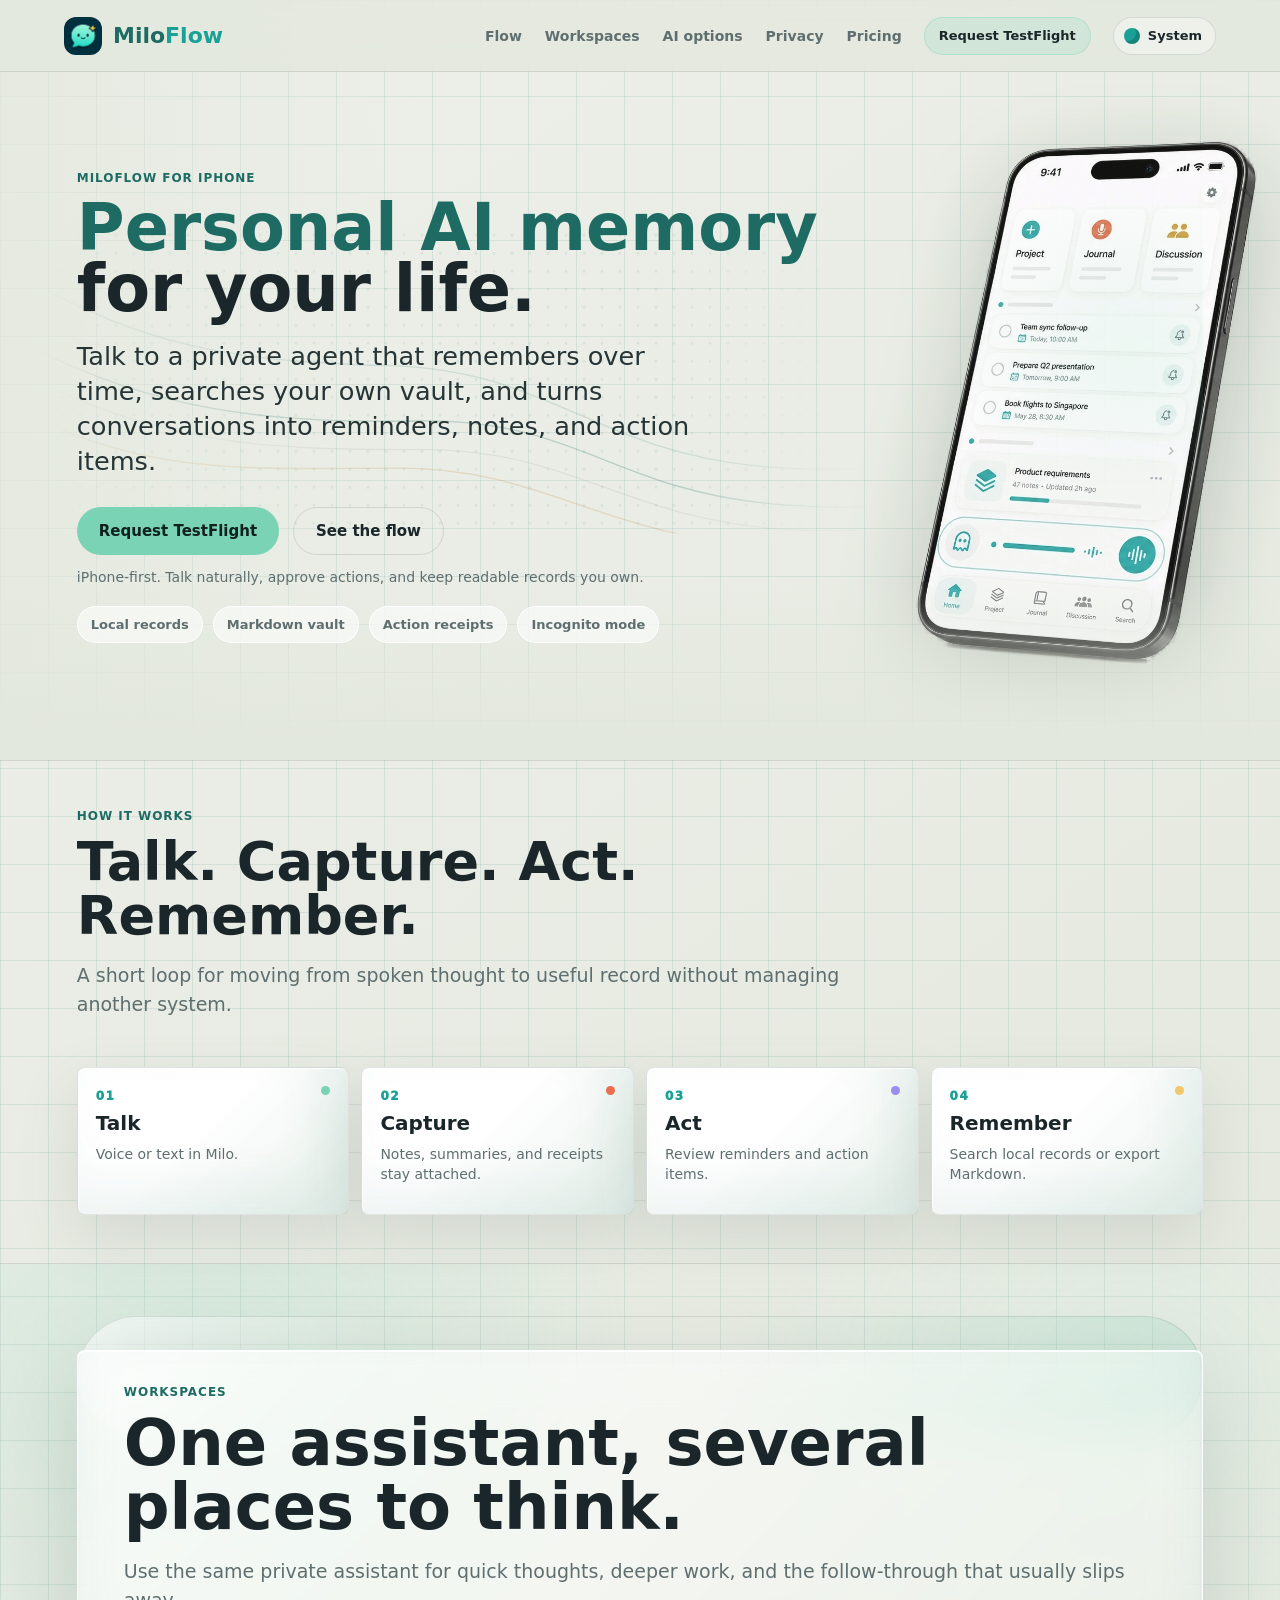
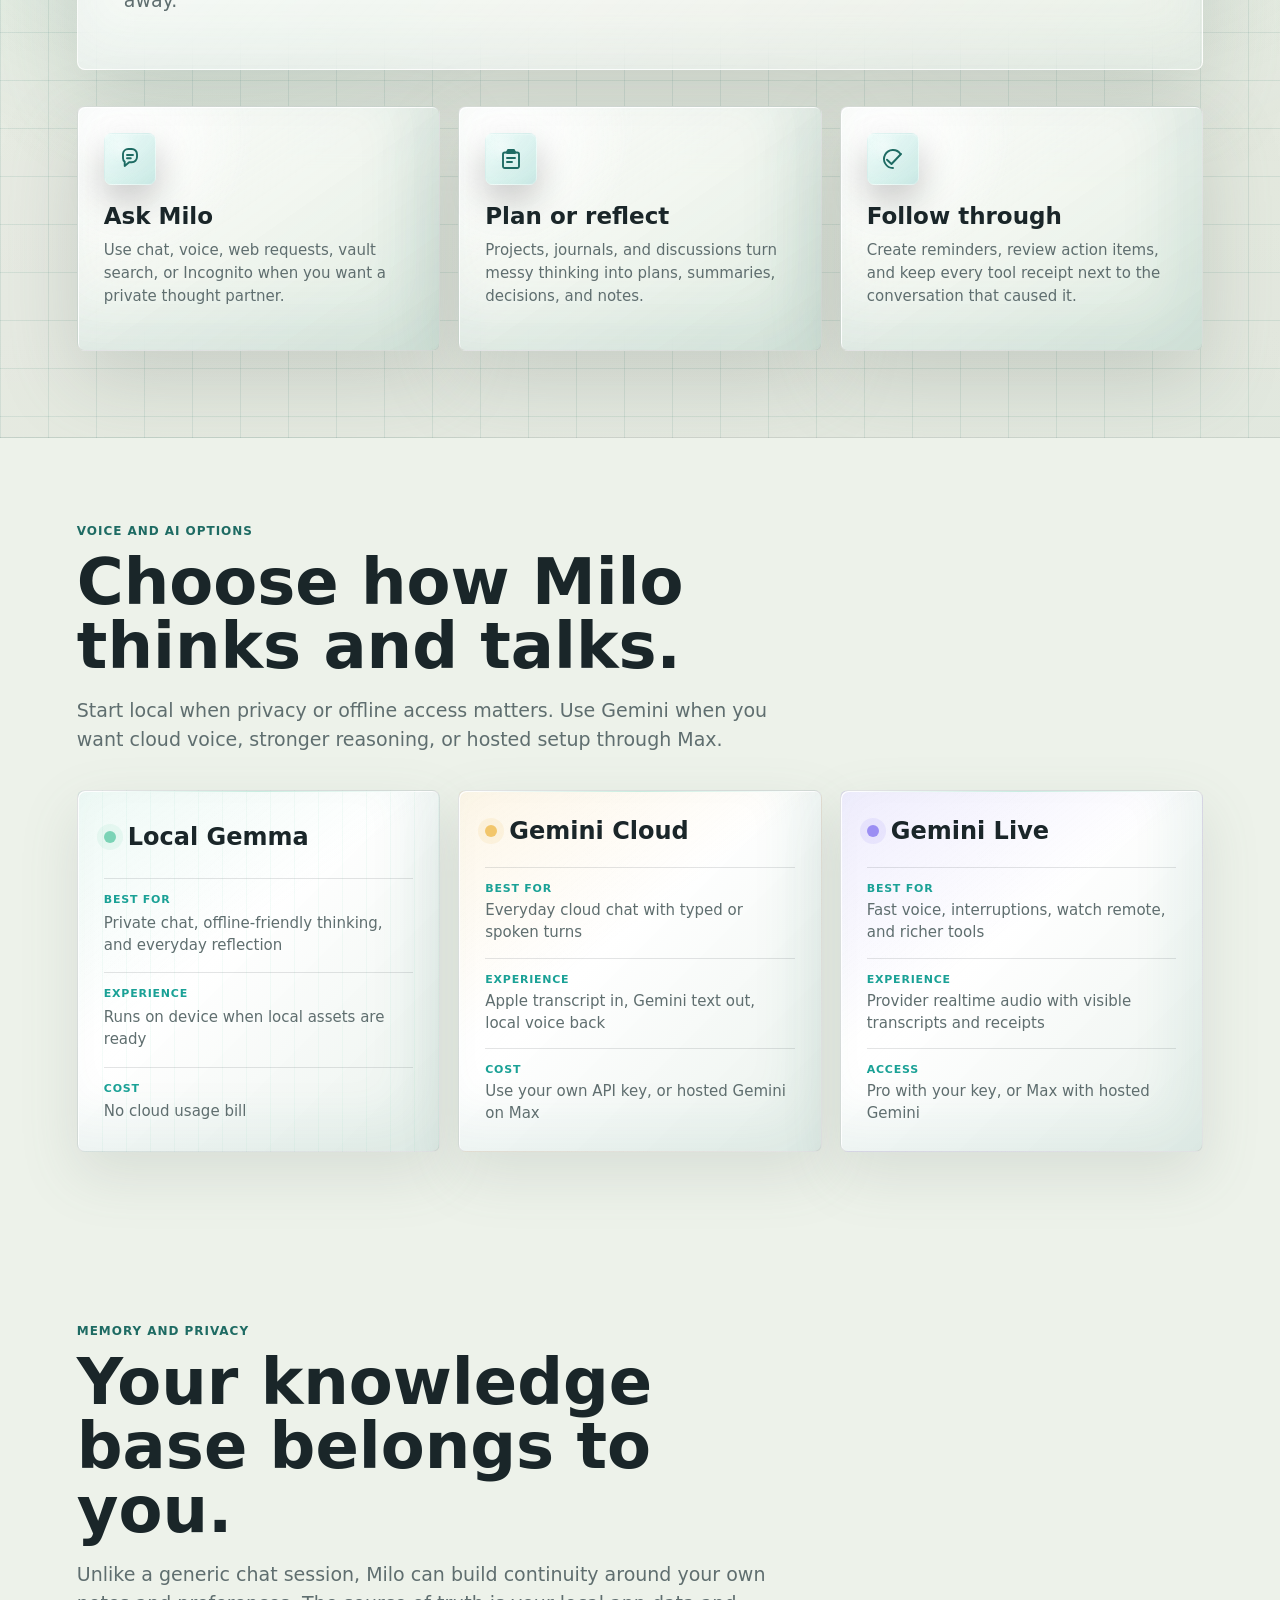
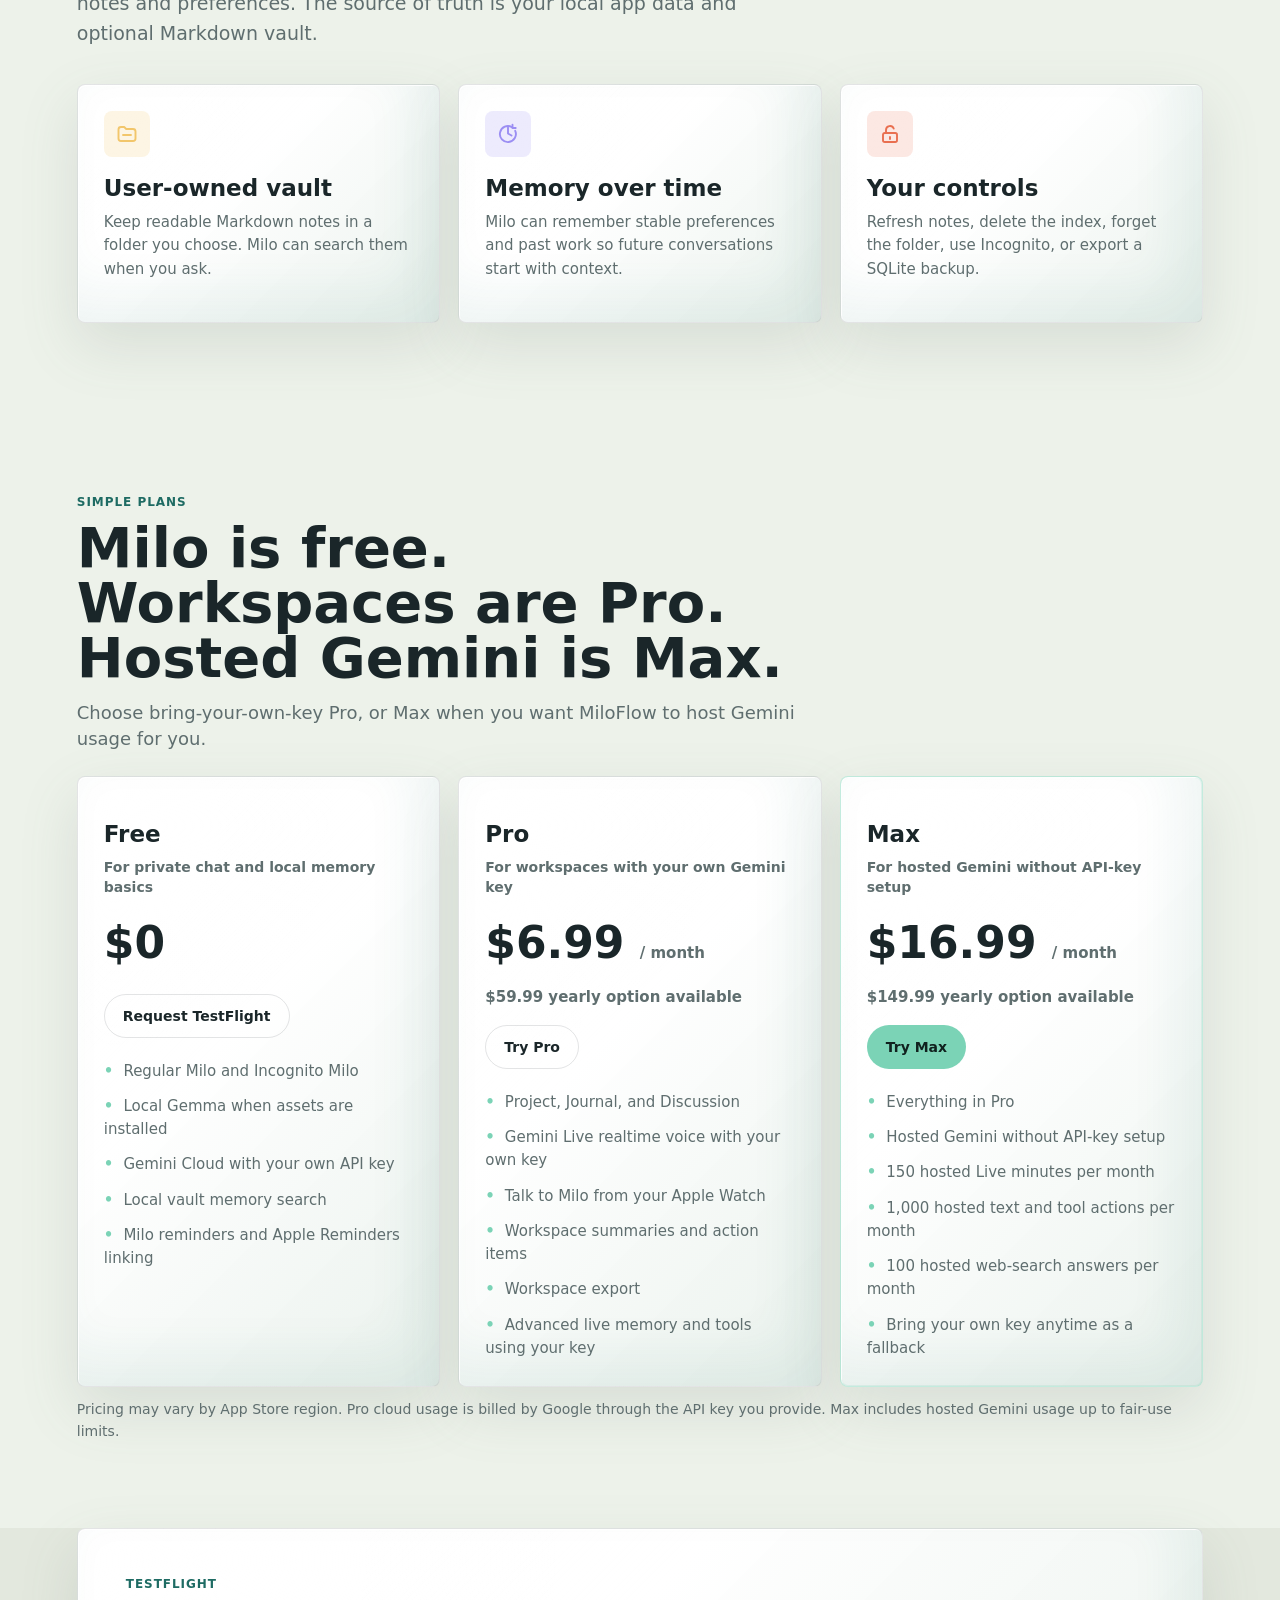
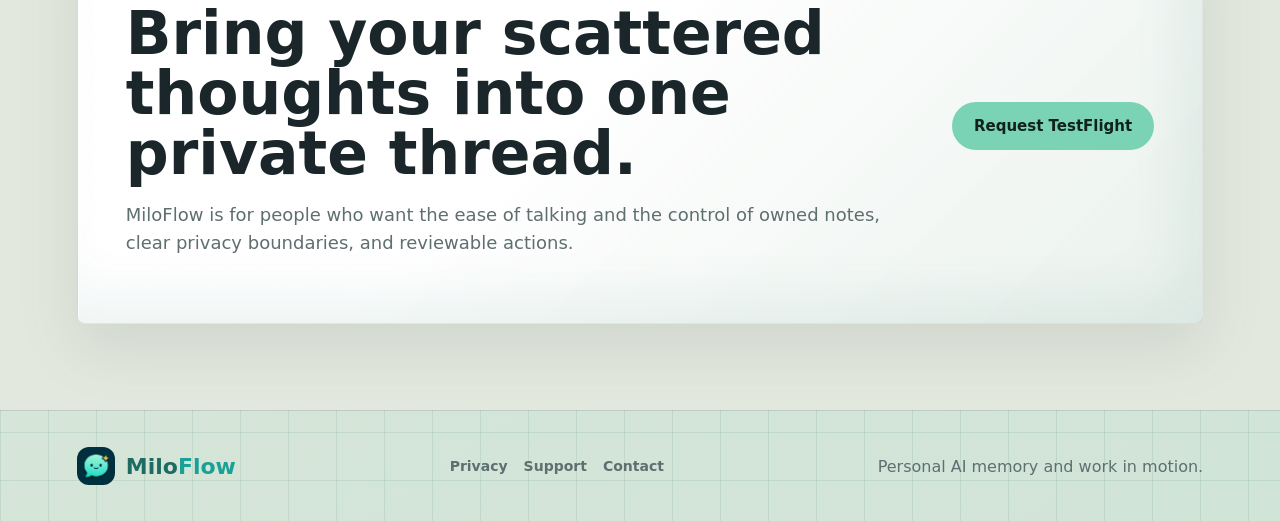
==== index.html @ 8e1ddd94 "Float hero phone as transparent cutout with flow art behind it - Replace hero images with background" ====
<!doctype html>
<html lang="en">
  <head>
    <meta charset="utf-8" />
    <meta name="viewport" content="width=device-width, initial-scale=1" />
    <title>MiloFlow - Personal AI Memory for iPhone</title>
    <meta
      name="description"
      content="MiloFlow is a personal AI memory workspace for iPhone. Talk to a private agent that remembers over time, searches your own vault, and turns conversations into reminders, notes, and action items."
    />
    <meta name="theme-color" content="#e3e8de" media="(prefers-color-scheme: light)" />
    <meta name="theme-color" content="#1c1f21" media="(prefers-color-scheme: dark)" />
    <meta property="og:title" content="MiloFlow" />
    <meta property="og:description" content="Personal AI memory for your life." />
    <meta property="og:type" content="website" />
    <meta property="og:url" content="https://miloflow.ai/" />
    <meta property="og:image" content="https://miloflow.ai/assets/brand/miloflow-og-card.png" />
    <meta property="og:image:width" content="1200" />
    <meta property="og:image:height" content="630" />
    <meta name="twitter:card" content="summary_large_image" />
    <link rel="canonical" href="https://miloflow.ai/" />
    <link rel="icon" type="image/svg+xml" href="assets/brand/miloflow-app-icon.svg" />
    <link rel="icon" sizes="32x32" href="assets/brand/favicon-32.png" />
    <link rel="apple-touch-icon" href="assets/brand/apple-touch-icon.png" />
    <script>
      (function () {
        var theme = null;
        try {
          theme = window.localStorage.getItem("miloflow-theme");
        } catch (error) {
          theme = null;
        }
        if (theme === "light" || theme === "dark") {
          document.documentElement.setAttribute("data-theme", theme);
        } else {
          document.documentElement.removeAttribute("data-theme");
        }
      })();
    </script>
    <link rel="stylesheet" href="styles.css?v=20260605j" />
  </head>
  <body>
    <header class="site-header" aria-label="Primary navigation">
      <a class="brand" href="#top" aria-label="MiloFlow home">
        <img src="assets/brand/miloflow-app-icon.svg" alt="" />
        <span><span class="brand-milo">Milo</span><span class="brand-flow">Flow</span></span>
      </a>
      <div class="header-actions">
        <nav>
          <a href="#workflow">Flow</a>
          <a href="#use-cases">Workspaces</a>
          <a href="#models">AI options</a>
          <a href="#privacy">Privacy</a>
          <a href="#pricing">Pricing</a>
        </nav>
        <a class="header-cta" href="mailto:admin@miloflow.ai?subject=MiloFlow%20TestFlight">Request TestFlight</a>
        <button class="theme-toggle" type="button" aria-label="Theme mode: System" aria-pressed="mixed">
          <span class="theme-icon" aria-hidden="true"></span>
          <span class="theme-label">System</span>
        </button>
      </div>
    </header>

    <main id="top">
      <section class="hero" aria-labelledby="hero-title">
        <div class="hero-flow-visual" aria-hidden="true">
          <svg viewBox="0 0 680 300" preserveAspectRatio="none">
            <path class="hero-flow-line hero-flow-line-teal-muted" d="M-24 38 C76 118 152 132 268 136 C390 140 424 218 548 234 C604 241 650 236 704 226" />
            <path class="hero-flow-line hero-flow-line-teal" d="M-20 106 C88 184 184 192 292 190 C408 188 438 254 552 270 C612 278 654 274 708 264" />
            <path class="hero-flow-line hero-flow-line-gold" d="M-18 176 C84 246 166 236 278 236 C386 236 430 304 566 314 C620 318 666 314 708 304" />
            <path class="hero-flow-line hero-flow-line-shadow" d="M-26 132 C90 216 178 218 294 218 C410 218 446 286 570 296 C624 300 668 296 710 288" />
          </svg>
        </div>
        <div class="hero-copy">
          <p class="eyebrow">MiloFlow for iPhone</p>
          <h1 id="hero-title">
            <span class="hero-title-main">Personal AI memory</span>
            <span class="hero-title-sub">for your life.</span>
          </h1>
          <p class="hero-subtitle">
            Talk to a private agent that remembers over time, searches your own vault, and turns conversations into reminders, notes, and action items.
          </p>
          <div class="hero-actions">
            <a class="primary-action" href="mailto:admin@miloflow.ai?subject=MiloFlow%20TestFlight">Request TestFlight</a>
            <a class="secondary-action" href="#workflow">See the flow</a>
          </div>
          <p class="availability-note">iPhone-first. Talk naturally, approve actions, and keep readable records you own.</p>
          <div class="signal-strip" aria-label="MiloFlow launch highlights">
            <span>Local records</span>
            <span>Markdown vault</span>
            <span>Action receipts</span>
            <span>Incognito mode</span>
          </div>
        </div>

        <div class="hero-scene" aria-hidden="true">
          <picture>
            <source
              class="hero-product-source-dark"
              srcset="assets/hero/miloflow-dynamic-bar-hero-dark.webp?v=20260605d"
              media="(prefers-color-scheme: dark)"
            />
            <img
              class="hero-product-image"
              src="assets/hero/miloflow-dynamic-bar-hero-light.webp?v=20260605d"
              data-light-src="assets/hero/miloflow-dynamic-bar-hero-light.webp?v=20260605d"
              data-dark-src="assets/hero/miloflow-dynamic-bar-hero-dark.webp?v=20260605d"
              alt=""
              decoding="async"
              fetchpriority="high"
            />
          </picture>
        </div>
      </section>

      <section class="band workflow" id="workflow" aria-labelledby="workflow-title">
        <div class="workflow-layout">
          <div class="section-heading">
            <p class="eyebrow">How it works</p>
            <h2 id="workflow-title">Talk. Capture. Act. Remember.</h2>
            <p>
              A short loop for moving from spoken thought to useful record without managing another system.
            </p>
          </div>
          <ol class="workflow-steps" aria-label="MiloFlow workflow">
            <li>
              <span>01</span>
              <strong>Talk</strong>
              <p>Voice or text in Milo.</p>
            </li>
            <li>
              <span>02</span>
              <strong>Capture</strong>
              <p>Notes, summaries, and receipts stay attached.</p>
            </li>
            <li>
              <span>03</span>
              <strong>Act</strong>
              <p>Review reminders and action items.</p>
            </li>
            <li>
              <span>04</span>
              <strong>Remember</strong>
              <p>Search local records or export Markdown.</p>
            </li>
          </ol>
        </div>
      </section>

      <section class="intro band liquid-milo" id="use-cases" aria-labelledby="use-cases-title">
        <div class="section-heading">
          <p class="eyebrow">Workspaces</p>
          <h2 id="use-cases-title">One assistant, several places to think.</h2>
          <p>
            Use the same private assistant for quick thoughts, deeper work, and the follow-through that usually slips away.
          </p>
        </div>
        <div class="feature-grid three">
          <article>
            <span class="feature-icon chat" aria-hidden="true">
              <svg viewBox="0 0 24 24">
                <path d="M5 6.8A5.2 5.2 0 0 1 10.2 2h3.6A5.2 5.2 0 0 1 19 7.2v2.9a5.2 5.2 0 0 1-5.2 5.2h-2.7L6.7 19v-4.2A5.2 5.2 0 0 1 5 10.9Z" />
                <path d="M9 8h6M9 11.2h3.8" />
              </svg>
            </span>
            <h3>Ask Milo</h3>
            <p>Use chat, voice, web requests, vault search, or Incognito when you want a private thought partner.</p>
          </article>
          <article>
            <span class="feature-icon capture" aria-hidden="true">
              <svg viewBox="0 0 24 24">
                <path d="M8 4.5h8M9 3h6l1 3H8Z" />
                <path d="M7 5.5H5.8A1.8 1.8 0 0 0 4 7.3v11.9A1.8 1.8 0 0 0 5.8 21h12.4a1.8 1.8 0 0 0 1.8-1.8V7.3a1.8 1.8 0 0 0-1.8-1.8H17" />
                <path d="M8 11h8M8 15h5" />
              </svg>
            </span>
            <h3>Plan or reflect</h3>
            <p>Projects, journals, and discussions turn messy thinking into plans, summaries, decisions, and notes.</p>
          </article>
          <article>
            <span class="feature-icon action" aria-hidden="true">
              <svg viewBox="0 0 24 24">
                <path d="M20 7 10.5 17 6 12.7" />
                <path d="M12 21a9 9 0 1 1 7.5-14" />
              </svg>
            </span>
            <h3>Follow through</h3>
            <p>Create reminders, review action items, and keep every tool receipt next to the conversation that caused it.</p>
          </article>
        </div>
      </section>

      <section class="band providers" id="models" aria-labelledby="providers-title">
        <div class="section-heading">
          <p class="eyebrow">Voice and AI options</p>
          <h2 id="providers-title">Choose how Milo thinks and talks.</h2>
          <p>
            Start local when privacy or offline access matters. Use Gemini when you want cloud voice, stronger reasoning, or hosted setup through Max.
          </p>
        </div>
        <div class="provider-cards" aria-label="MiloFlow provider comparison">
          <article class="provider-card local">
            <div class="provider-title">
              <span aria-hidden="true"></span>
              <h3>Local Gemma</h3>
            </div>
            <dl>
              <div>
                <dt>Best for</dt>
                <dd>Private chat, offline-friendly thinking, and everyday reflection</dd>
              </div>
              <div>
                <dt>Experience</dt>
                <dd>Runs on device when local assets are ready</dd>
              </div>
              <div>
                <dt>Cost</dt>
                <dd>No cloud usage bill</dd>
              </div>
            </dl>
          </article>
          <article class="provider-card cloud">
            <div class="provider-title">
              <span aria-hidden="true"></span>
              <h3>Gemini Cloud</h3>
            </div>
            <dl>
              <div>
                <dt>Best for</dt>
                <dd>Everyday cloud chat with typed or spoken turns</dd>
              </div>
              <div>
                <dt>Experience</dt>
                <dd>Apple transcript in, Gemini text out, local voice back</dd>
              </div>
              <div>
                <dt>Cost</dt>
                <dd>Use your own API key, or hosted Gemini on Max</dd>
              </div>
            </dl>
          </article>
          <article class="provider-card live">
            <div class="provider-title">
              <span aria-hidden="true"></span>
              <h3>Gemini Live</h3>
            </div>
            <dl>
              <div>
                <dt>Best for</dt>
                <dd>Fast voice, interruptions, watch remote, and richer tools</dd>
              </div>
              <div>
                <dt>Experience</dt>
                <dd>Provider realtime audio with visible transcripts and receipts</dd>
              </div>
              <div>
                <dt>Access</dt>
                <dd>Pro with your key, or Max with hosted Gemini</dd>
              </div>
            </dl>
          </article>
        </div>
      </section>

      <section class="band knowledge" id="privacy" aria-labelledby="privacy-title">
        <div class="section-heading">
          <p class="eyebrow">Memory and privacy</p>
          <h2 id="privacy-title">Your knowledge base belongs to you.</h2>
          <p>
            Unlike a generic chat session, Milo can build continuity around your own notes and preferences. The source of truth is your local app data and optional Markdown vault.
          </p>
        </div>
        <div class="feature-grid three">
          <article>
            <span class="feature-icon vault" aria-hidden="true">
              <svg viewBox="0 0 24 24">
                <path d="M3.5 7.5A2.5 2.5 0 0 1 6 5h3.2l2 2H18a2.5 2.5 0 0 1 2.5 2.5v7A2.5 2.5 0 0 1 18 19H6a2.5 2.5 0 0 1-2.5-2.5Z" />
                <path d="M8 13h8" />
              </svg>
            </span>
            <h3>User-owned vault</h3>
            <p>Keep readable Markdown notes in a folder you choose. Milo can search them when you ask.</p>
          </article>
          <article>
            <span class="feature-icon memory" aria-hidden="true">
              <svg viewBox="0 0 24 24">
                <path d="M12 5.5v6l3.5 2" />
                <path d="M19.2 8.8A8 8 0 1 1 16 5.2" />
                <path d="M16.5 2.8V6h3.2" />
              </svg>
            </span>
            <h3>Memory over time</h3>
            <p>Milo can remember stable preferences and past work so future conversations start with context.</p>
          </article>
          <article>
            <span class="feature-icon control" aria-hidden="true">
              <svg viewBox="0 0 24 24">
                <path d="M8 11V8a4 4 0 0 1 7.7-1.5" />
                <path d="M6.8 11h10.4A1.8 1.8 0 0 1 19 12.8v5.4a1.8 1.8 0 0 1-1.8 1.8H6.8A1.8 1.8 0 0 1 5 18.2v-5.4A1.8 1.8 0 0 1 6.8 11Z" />
                <path d="M12 15v2" />
              </svg>
            </span>
            <h3>Your controls</h3>
            <p>Refresh notes, delete the index, forget the folder, use Incognito, or export a SQLite backup.</p>
          </article>
        </div>
      </section>

      <section class="band pricing" id="pricing" aria-labelledby="pricing-title">
        <div class="section-heading">
          <p class="eyebrow">Simple plans</p>
          <h2 id="pricing-title">Milo is free. Workspaces are Pro. Hosted Gemini is Max.</h2>
          <p>
            Choose bring-your-own-key Pro, or Max when you want MiloFlow to host Gemini usage for you.
          </p>
        </div>
        <div class="price-grid">
          <article>
            <h3>Free</h3>
            <p class="plan-kicker">For private chat and local memory basics</p>
            <p class="price">$0</p>
            <a class="plan-action" href="mailto:admin@miloflow.ai?subject=MiloFlow%20TestFlight">Request TestFlight</a>
            <ul>
              <li>Regular Milo and Incognito Milo</li>
              <li>Local Gemma when assets are installed</li>
              <li>Gemini Cloud with your own API key</li>
              <li>Local vault memory search</li>
              <li>Milo reminders and Apple Reminders linking</li>
            </ul>
          </article>
          <article>
            <h3>Pro</h3>
            <p class="plan-kicker">For workspaces with your own Gemini key</p>
            <p class="price">$6.99 <span>/ month</span></p>
            <p class="price-option">$59.99 yearly option available</p>
            <a class="plan-action" href="mailto:admin@miloflow.ai?subject=MiloFlow%20Pro%20TestFlight">Try Pro</a>
            <ul>
              <li>Project, Journal, and Discussion</li>
              <li>Gemini Live realtime voice with your own key</li>
              <li>Talk to Milo from your Apple Watch</li>
              <li>Workspace summaries and action items</li>
              <li>Workspace export</li>
              <li>Advanced live memory and tools using your key</li>
            </ul>
          </article>
          <article class="highlight">
            <h3>Max</h3>
            <p class="plan-kicker">For hosted Gemini without API-key setup</p>
            <p class="price">$16.99 <span>/ month</span></p>
            <p class="price-option">$149.99 yearly option available</p>
            <a class="plan-action primary" href="mailto:admin@miloflow.ai?subject=MiloFlow%20Max%20TestFlight">Try Max</a>
            <ul>
              <li>Everything in Pro</li>
              <li>Hosted Gemini without API-key setup</li>
              <li>150 hosted Live minutes per month</li>
              <li>1,000 hosted text and tool actions per month</li>
              <li>100 hosted web-search answers per month</li>
              <li>Bring your own key anytime as a fallback</li>
            </ul>
          </article>
        </div>
        <p class="pricing-note">Pricing may vary by App Store region. Pro cloud usage is billed by Google through the API key you provide. Max includes hosted Gemini usage up to fair-use limits.</p>
      </section>

      <section class="band final-cta" aria-labelledby="final-cta-title">
        <div class="final-cta-panel">
          <div>
            <p class="eyebrow">TestFlight</p>
            <h2 id="final-cta-title">Bring your scattered thoughts into one private thread.</h2>
            <p>
              MiloFlow is for people who want the ease of talking and the control of owned notes, clear privacy boundaries, and reviewable actions.
            </p>
          </div>
          <a class="primary-action" href="mailto:admin@miloflow.ai?subject=MiloFlow%20TestFlight">Request TestFlight</a>
        </div>
      </section>
    </main>

    <footer>
      <a class="footer-brand" href="#top" aria-label="MiloFlow home">
        <img src="assets/brand/miloflow-app-icon.svg" alt="" />
        <span><span class="brand-milo">Milo</span><span class="brand-flow">Flow</span></span>
      </a>
      <div class="footer-links">
        <a href="privacy.html">Privacy</a>
        <a href="support.html">Support</a>
        <a href="mailto:admin@miloflow.ai">Contact</a>
      </div>
      <p>Personal AI memory and work in motion.</p>
    </footer>
    <script>
      (function () {
        var root = document.documentElement;
        var button = document.querySelector(".theme-toggle");
        var label = button ? button.querySelector(".theme-label") : null;
        var heroImage = document.querySelector(".hero-product-image");
        var heroDarkSource = document.querySelector(".hero-product-source-dark");
        var systemDark = window.matchMedia ? window.matchMedia("(prefers-color-scheme: dark)") : null;
        var selectedTheme = readStoredTheme();

        function readStoredTheme() {
          try {
            var theme = window.localStorage.getItem("miloflow-theme");
            if (theme === "light" || theme === "dark" || theme === "system") {
              return theme;
            }
          } catch (error) {
            return "system";
          }
          return "system";
        }

        function activeVisualTheme() {
          if (selectedTheme === "light" || selectedTheme === "dark") {
            return selectedTheme;
          }
          return systemDark && systemDark.matches ? "dark" : "light";
        }

        function updateHeroImage() {
          if (!heroImage) return;
          if (heroDarkSource) {
            if (selectedTheme === "dark") {
              heroDarkSource.setAttribute("media", "all");
            } else if (selectedTheme === "light") {
              heroDarkSource.setAttribute("media", "not all");
            } else {
              heroDarkSource.setAttribute("media", "(prefers-color-scheme: dark)");
            }
          }
          var src = activeVisualTheme() === "dark"
            ? heroImage.getAttribute("data-dark-src")
            : heroImage.getAttribute("data-light-src");
          if (src && heroImage.getAttribute("src") !== src) {
            heroImage.setAttribute("src", src);
          }
        }

        function saveTheme(theme) {
          try {
            window.localStorage.setItem("miloflow-theme", theme);
          } catch (error) {
            return;
          }
        }

        function updateButton() {
          var visualTheme = activeVisualTheme();
          if (!button || !label) return;
          if (selectedTheme === "system") {
            button.setAttribute("aria-pressed", "mixed");
            button.setAttribute("aria-label", "Theme mode: System. Switch to day mode");
            label.textContent = "System";
          } else if (selectedTheme === "light") {
            button.setAttribute("aria-pressed", "false");
            button.setAttribute("aria-label", "Theme mode: Day. Switch to night mode");
            label.textContent = "Day";
          } else {
            button.setAttribute("aria-pressed", "true");
            button.setAttribute("aria-label", "Theme mode: Night. Switch to system mode");
            label.textContent = "Night";
          }
          button.setAttribute("title", "Theme: " + label.textContent + " (" + visualTheme + " active)");
          updateHeroImage();
        }

        if (!button) return;

        button.addEventListener("click", function (event) {
          event.preventDefault();
          var nextTheme = selectedTheme === "system" ? "light" : selectedTheme === "light" ? "dark" : "system";
          if (nextTheme === "light" || nextTheme === "dark") {
            root.setAttribute("data-theme", nextTheme);
          } else {
            root.removeAttribute("data-theme");
          }
          selectedTheme = nextTheme;
          saveTheme(nextTheme);
          updateButton();
        }, false);

        if (systemDark) {
          if (systemDark.addEventListener) {
            systemDark.addEventListener("change", updateButton);
          } else if (systemDark.addListener) {
            systemDark.addListener(updateButton);
          }
        }

        updateButton();
      })();
    </script>
  </body>
</html>
---- styles.css ----
:root {
  color-scheme: light dark;
  --ink: #1a2629;
  --muted: #5f6e6f;
  --dim: #879090;
  --surface: #ffffff;
  --surface-2: #eef3ed;
  --line: rgba(26, 38, 41, 0.12);
  --header-bg: rgba(227, 232, 222, 0.78);
  --hero-fade: rgba(227, 232, 222, 0);
  --band-alt: #edf2ea;
  --hero-subtitle: #263436;
  --eyebrow: #1e6b63;
  --milo: #1e6b63;
  --brand-milo: #1e6b63;
  --flow: #1aa196;
  --mint: #7bd3b6;
  --coral: #e96f50;
  --gold: #f2c66b;
  --violet: #9b8ef3;
  --page: #e3e8de;
  --page-glow-a: rgba(123, 211, 182, 0.18);
  --page-glow-b: rgba(255, 255, 255, 0.34);
  --page-glow-c: rgba(30, 107, 99, 0.07);
  --phone-surface:
    linear-gradient(145deg, rgba(255, 255, 255, 0.72), transparent 38%),
    linear-gradient(160deg, #fbfdf8 0%, #e9f1e8 100%);
  --assistant-bubble: #eef4ee;
  --user-bubble: #f6eee8;
  --voice-surface: rgba(255, 255, 255, 0.72);
  --card-bg:
    radial-gradient(circle at 10% 8%, rgba(255, 255, 255, 0.96), transparent 34%),
    linear-gradient(135deg, rgba(255, 255, 255, 0.82) 0%, rgba(255, 255, 255, 0.48) 42%, rgba(213, 228, 218, 0.50) 100%),
    var(--surface);
  --card-shadow:
    inset 1px 1px 0 rgba(255, 255, 255, 0.90),
    inset -24px -28px 52px rgba(30, 107, 99, 0.07),
    0 22px 58px rgba(92, 108, 100, 0.15);
  --provider-bg:
    linear-gradient(90deg, rgba(123, 211, 182, 0.08) 1px, transparent 1px) 0 0 / 24px 24px,
    linear-gradient(145deg, rgba(123, 211, 182, 0.13), transparent 42%),
    var(--card-bg);
  --provider-cloud-bg:
    linear-gradient(145deg, rgba(242, 198, 107, 0.16), transparent 42%),
    var(--card-bg);
  --provider-live-bg:
    linear-gradient(145deg, rgba(155, 142, 243, 0.16), transparent 42%),
    var(--card-bg);
  --liquid-band-line: rgba(26, 38, 41, 0.12);
  --liquid-haze: linear-gradient(120deg, rgba(255, 255, 255, 0.64), transparent 28%),
    linear-gradient(300deg, rgba(123, 211, 182, 0.22), transparent 44%);
  --liquid-haze-border: rgba(26, 38, 41, 0.10);
  --liquid-heading-bg: linear-gradient(135deg, rgba(255, 255, 255, 0.78), rgba(255, 255, 255, 0.34));
  --liquid-heading-border: rgba(255, 255, 255, 0.72);
  --liquid-heading-shadow: inset 0 1px 0 rgba(255, 255, 255, 0.88),
    inset 0 -26px 54px rgba(30, 107, 99, 0.055),
    0 30px 90px rgba(92, 108, 100, 0.22);
  --liquid-card-bg:
    radial-gradient(circle at 12% 10%, rgba(255, 255, 255, 0.98), transparent 34%),
    linear-gradient(145deg, rgba(255, 255, 255, 0.76) 0%, rgba(255, 255, 255, 0.34) 45%, rgba(206, 225, 214, 0.42) 100%),
    rgba(238, 245, 237, 0.76);
  --liquid-card-border: rgba(26, 38, 41, 0.12);
  --liquid-card-shadow: inset 1px 1px 0 rgba(255, 255, 255, 0.88),
    inset -28px -30px 58px rgba(30, 107, 99, 0.095),
    0 28px 80px rgba(92, 108, 100, 0.22);
  --liquid-icon-color: #1e6b63;
  --grid-line: rgba(30, 107, 99, 0.105);
  --glass-edge: rgba(255, 255, 255, 0.86);
  --signal-panel: rgba(255, 255, 255, 0.56);
  --hero-dot: rgba(30, 107, 99, 0.25);
  --hero-dot-glow: rgba(123, 211, 182, 0.25);
  --hero-dot-opacity: 0.72;
  --hero-flow-dot: rgba(30, 107, 99, 0.14);
  --hero-flow-teal: rgba(30, 107, 99, 0.36);
  --hero-flow-teal-muted: rgba(30, 107, 99, 0.22);
  --hero-flow-gold: rgba(196, 133, 51, 0.32);
  --hero-flow-shadow: rgba(26, 38, 41, 0.10);
  --hero-scene-shine: rgba(255, 255, 255, 0.42);
  --hero-scene-dot: rgba(30, 107, 99, 0.20);
  --phone-shadow: rgba(92, 108, 100, 0.32);
  --hero-phone-shadow: rgba(40, 60, 52, 0.26);
  --mock-status-ink: #0e171b;
  --mock-status-dim: rgba(14, 23, 27, 0.26);
  --mock-card-bg: rgba(255, 255, 255, 0.94);
  --mock-card-ink: #172329;
  --mock-card-shadow: 0 1px 0 rgba(14, 23, 27, 0.04);
  --mock-control-bg: rgba(255, 255, 255, 0.86);
  --mock-control-border: rgba(255, 255, 255, 0.74);
  --mock-control-shadow: 0 14px 28px rgba(92, 108, 100, 0.12);
  --mock-accent: #17606a;
  --mock-accent-strong: #149b99;
  --mock-pill-bg: #e7eeee;
  --mock-pill-muted: #617277;
  --mock-user-bubble: #fff2e8;
  --mock-receipt-bg: #eaf0f1;
  --mock-receipt-border: #cbd9dc;
  --mock-receipt-ink: #435158;
  --mock-add-bg: #e1ecec;
  --mock-input-placeholder: rgba(23, 35, 41, 0.32);
  --mock-icon-muted: #66787e;
  --mock-wave-bg: #132229;
}

@media (prefers-color-scheme: dark) {
  :root:not([data-theme]) {
    --ink: #f5f2e8;
    --muted: #c7c3b6;
    --dim: #7f7b70;
    --surface: #242824;
    --surface-2: #2f342f;
    --line: rgba(245, 242, 232, 0.14);
    --header-bg: rgba(28, 31, 33, 0.78);
    --hero-fade: rgba(28, 31, 33, 0);
    --band-alt: #202622;
    --hero-subtitle: #dfdccf;
    --eyebrow: #9cebd7;
    --brand-milo: #a7dcd4;
    --page: #1c1f21;
    --page-glow-a: rgba(123, 211, 182, 0.12);
    --page-glow-b: transparent;
    --page-glow-c: transparent;
    --phone-surface: linear-gradient(160deg, #20241f 0%, #30362f 100%);
    --assistant-bubble: #383d37;
    --user-bubble: #41372e;
    --voice-surface: #1f2522;
    --card-bg:
      linear-gradient(150deg, rgba(255, 255, 255, 0.36), transparent 42%),
      var(--surface);
    --card-shadow: none;
    --provider-bg:
      linear-gradient(90deg, rgba(123, 211, 182, 0.08) 1px, transparent 1px) 0 0 / 24px 24px,
      linear-gradient(145deg, rgba(123, 211, 182, 0.10), transparent 42%),
      var(--surface);
    --provider-cloud-bg:
      linear-gradient(145deg, rgba(242, 198, 107, 0.12), transparent 42%),
      var(--surface);
    --provider-live-bg:
      linear-gradient(145deg, rgba(155, 142, 243, 0.12), transparent 42%),
      var(--surface);
    --liquid-band-line: rgba(245, 242, 232, 0.08);
    --liquid-haze: linear-gradient(120deg, rgba(255, 255, 255, 0.12), transparent 28%),
      linear-gradient(300deg, rgba(123, 211, 182, 0.10), transparent 44%);
    --liquid-haze-border: rgba(255, 255, 255, 0.10);
    --liquid-heading-bg: linear-gradient(135deg, rgba(255, 255, 255, 0.105), rgba(255, 255, 255, 0.035));
    --liquid-heading-border: rgba(255, 255, 255, 0.13);
    --liquid-heading-shadow: inset 0 1px 0 rgba(255, 255, 255, 0.18),
      0 28px 80px rgba(0, 0, 0, 0.22);
    --liquid-card-bg: linear-gradient(145deg, rgba(255, 255, 255, 0.115), rgba(255, 255, 255, 0.035)),
      rgba(32, 38, 35, 0.58);
    --liquid-card-border: rgba(255, 255, 255, 0.14);
    --liquid-card-shadow: inset 0 1px 0 rgba(255, 255, 255, 0.18),
      inset 0 -24px 50px rgba(30, 107, 99, 0.12),
      0 24px 70px rgba(0, 0, 0, 0.20);
    --liquid-icon-color: #eafffb;
    --grid-line: rgba(167, 220, 212, 0.075);
    --glass-edge: rgba(255, 255, 255, 0.16);
    --signal-panel: rgba(255, 255, 255, 0.07);
    --hero-dot: rgba(30, 107, 99, 0.18);
    --hero-dot-glow: rgba(123, 211, 182, 0.18);
    --hero-dot-opacity: 0.58;
    --hero-flow-dot: rgba(123, 211, 182, 0.24);
    --hero-flow-teal: rgba(39, 183, 170, 0.52);
    --hero-flow-teal-muted: rgba(39, 183, 170, 0.30);
    --hero-flow-gold: rgba(233, 128, 64, 0.48);
    --hero-flow-shadow: rgba(245, 242, 232, 0.08);
    --hero-scene-shine: rgba(255, 255, 255, 0.28);
    --hero-scene-dot: rgba(123, 211, 182, 0.32);
    --phone-shadow: rgba(0, 0, 0, 0.36);
    --hero-phone-shadow: rgba(0, 0, 0, 0.55);
    --mock-status-ink: #f5f2e8;
    --mock-status-dim: rgba(245, 242, 232, 0.34);
    --mock-card-bg: rgba(35, 40, 37, 0.92);
    --mock-card-ink: #f5f2e8;
    --mock-card-shadow: 0 1px 0 rgba(255, 255, 255, 0.07);
    --mock-control-bg: rgba(255, 255, 255, 0.10);
    --mock-control-border: rgba(255, 255, 255, 0.16);
    --mock-control-shadow: 0 14px 28px rgba(0, 0, 0, 0.18);
    --mock-accent: #9cebd7;
    --mock-accent-strong: #7bd3d0;
    --mock-pill-bg: rgba(255, 255, 255, 0.10);
    --mock-pill-muted: #b9c4bf;
    --mock-user-bubble: rgba(82, 60, 45, 0.92);
    --mock-receipt-bg: rgba(255, 255, 255, 0.08);
    --mock-receipt-border: rgba(255, 255, 255, 0.14);
    --mock-receipt-ink: #d7dedb;
    --mock-add-bg: rgba(123, 211, 182, 0.16);
    --mock-input-placeholder: rgba(245, 242, 232, 0.38);
    --mock-icon-muted: #d7dedb;
    --mock-wave-bg: #0d171a;
  }
}

:root[data-theme="dark"] {
  color-scheme: dark;
  --ink: #f5f2e8;
  --muted: #c7c3b6;
  --dim: #7f7b70;
  --surface: #242824;
  --surface-2: #2f342f;
  --line: rgba(245, 242, 232, 0.14);
  --header-bg: rgba(28, 31, 33, 0.78);
  --hero-fade: rgba(28, 31, 33, 0);
  --band-alt: #202622;
  --hero-subtitle: #dfdccf;
  --eyebrow: #9cebd7;
  --brand-milo: #a7dcd4;
  --page: #1c1f21;
  --page-glow-a: rgba(123, 211, 182, 0.12);
  --page-glow-b: transparent;
  --page-glow-c: transparent;
  --phone-surface: linear-gradient(160deg, #20241f 0%, #30362f 100%);
  --assistant-bubble: #383d37;
  --user-bubble: #41372e;
  --voice-surface: #1f2522;
  --card-bg:
    linear-gradient(150deg, rgba(255, 255, 255, 0.36), transparent 42%),
    var(--surface);
  --card-shadow: none;
  --provider-bg:
    linear-gradient(90deg, rgba(123, 211, 182, 0.08) 1px, transparent 1px) 0 0 / 24px 24px,
    linear-gradient(145deg, rgba(123, 211, 182, 0.10), transparent 42%),
    var(--surface);
  --provider-cloud-bg:
    linear-gradient(145deg, rgba(242, 198, 107, 0.12), transparent 42%),
    var(--surface);
  --provider-live-bg:
    linear-gradient(145deg, rgba(155, 142, 243, 0.12), transparent 42%),
    var(--surface);
  --liquid-band-line: rgba(245, 242, 232, 0.08);
  --liquid-haze: linear-gradient(120deg, rgba(255, 255, 255, 0.12), transparent 28%),
    linear-gradient(300deg, rgba(123, 211, 182, 0.10), transparent 44%);
  --liquid-haze-border: rgba(255, 255, 255, 0.10);
  --liquid-heading-bg: linear-gradient(135deg, rgba(255, 255, 255, 0.105), rgba(255, 255, 255, 0.035));
  --liquid-heading-border: rgba(255, 255, 255, 0.13);
  --liquid-heading-shadow: inset 0 1px 0 rgba(255, 255, 255, 0.18),
    0 28px 80px rgba(0, 0, 0, 0.22);
  --liquid-card-bg: linear-gradient(145deg, rgba(255, 255, 255, 0.115), rgba(255, 255, 255, 0.035)),
    rgba(32, 38, 35, 0.58);
  --liquid-card-border: rgba(255, 255, 255, 0.14);
  --liquid-card-shadow: inset 0 1px 0 rgba(255, 255, 255, 0.18),
    inset 0 -24px 50px rgba(30, 107, 99, 0.12),
    0 24px 70px rgba(0, 0, 0, 0.20);
  --liquid-icon-color: #eafffb;
  --grid-line: rgba(167, 220, 212, 0.075);
  --glass-edge: rgba(255, 255, 255, 0.16);
  --signal-panel: rgba(255, 255, 255, 0.07);
  --hero-dot: rgba(30, 107, 99, 0.18);
  --hero-dot-glow: rgba(123, 211, 182, 0.18);
  --hero-dot-opacity: 0.58;
  --hero-flow-dot: rgba(123, 211, 182, 0.24);
  --hero-flow-teal: rgba(39, 183, 170, 0.52);
  --hero-flow-teal-muted: rgba(39, 183, 170, 0.30);
  --hero-flow-gold: rgba(233, 128, 64, 0.48);
  --hero-flow-shadow: rgba(245, 242, 232, 0.08);
  --hero-scene-shine: rgba(255, 255, 255, 0.28);
  --hero-scene-dot: rgba(123, 211, 182, 0.32);
  --phone-shadow: rgba(0, 0, 0, 0.36);
  --hero-phone-shadow: rgba(0, 0, 0, 0.55);
  --mock-status-ink: #f5f2e8;
  --mock-status-dim: rgba(245, 242, 232, 0.34);
  --mock-card-bg: rgba(35, 40, 37, 0.92);
  --mock-card-ink: #f5f2e8;
  --mock-card-shadow: 0 1px 0 rgba(255, 255, 255, 0.07);
  --mock-control-bg: rgba(255, 255, 255, 0.10);
  --mock-control-border: rgba(255, 255, 255, 0.16);
  --mock-control-shadow: 0 14px 28px rgba(0, 0, 0, 0.18);
  --mock-accent: #9cebd7;
  --mock-accent-strong: #7bd3d0;
  --mock-pill-bg: rgba(255, 255, 255, 0.10);
  --mock-pill-muted: #b9c4bf;
  --mock-user-bubble: rgba(82, 60, 45, 0.92);
  --mock-receipt-bg: rgba(255, 255, 255, 0.08);
  --mock-receipt-border: rgba(255, 255, 255, 0.14);
  --mock-receipt-ink: #d7dedb;
  --mock-add-bg: rgba(123, 211, 182, 0.16);
  --mock-input-placeholder: rgba(245, 242, 232, 0.38);
  --mock-icon-muted: #d7dedb;
  --mock-wave-bg: #0d171a;
}

:root[data-theme="light"] {
  color-scheme: light;
}

* {
  box-sizing: border-box;
}

html {
  scroll-behavior: smooth;
}

section[id] {
  scroll-margin-top: 72px;
}

body {
  margin: 0;
  background:
    linear-gradient(90deg, var(--grid-line) 1px, transparent 1px) 0 0 / 48px 48px,
    linear-gradient(180deg, var(--grid-line) 1px, transparent 1px) 0 0 / 48px 48px,
    linear-gradient(145deg, var(--page-glow-b) 0%, var(--page) 42%, var(--page-glow-a) 100%),
    var(--page);
  color: var(--ink);
  font-family: Inter, ui-sans-serif, system-ui, -apple-system, BlinkMacSystemFont, "Segoe UI", sans-serif;
}

a {
  color: inherit;
  text-decoration: none;
}

.site-header {
  align-items: center;
  backdrop-filter: blur(20px);
  background: var(--header-bg);
  border-bottom: 1px solid var(--line);
  display: flex;
  height: 72px;
  justify-content: space-between;
  left: 0;
  padding: 0 clamp(18px, 5vw, 64px);
  position: fixed;
  right: 0;
  top: 0;
  z-index: 20;
}

.brand {
  align-items: center;
  display: inline-flex;
  font-size: 22px;
  font-weight: 800;
  gap: 11px;
}

.brand img {
  border-radius: 12px;
  height: 38px;
  width: 38px;
}

.brand-milo {
  color: var(--brand-milo);
}

.brand-flow {
  color: var(--flow);
}

nav {
  display: flex;
  gap: clamp(14px, 1.8vw, 24px);
}

.header-actions {
  align-items: center;
  display: flex;
  gap: 22px;
}

nav a {
  color: var(--muted);
  font-size: 14px;
  font-weight: 650;
}

nav a:hover {
  color: var(--ink);
}

.header-cta {
  align-items: center;
  background: rgba(123, 211, 182, 0.18);
  border: 1px solid rgba(123, 211, 182, 0.36);
  border-radius: 999px;
  color: var(--ink);
  display: inline-flex;
  font-size: 13px;
  font-weight: 850;
  min-height: 38px;
  padding: 0 14px;
  white-space: nowrap;
}

.header-cta:hover {
  background: rgba(123, 211, 182, 0.28);
}

.theme-toggle {
  align-items: center;
  background: rgba(255, 255, 255, 0.34);
  border: 1px solid var(--line);
  border-radius: 999px;
  color: var(--ink);
  cursor: pointer;
  display: inline-flex;
  font: inherit;
  font-size: 13px;
  font-weight: 800;
  gap: 8px;
  min-height: 38px;
  padding: 0 13px 0 10px;
  touch-action: manipulation;
  -webkit-tap-highlight-color: transparent;
}

.theme-toggle:hover {
  border-color: rgba(123, 211, 182, 0.42);
}

.theme-icon {
  background: var(--flow);
  border-radius: 999px;
  box-shadow: inset -4px -3px 0 rgba(0, 0, 0, 0.18);
  height: 16px;
  width: 16px;
}

:root[data-theme="dark"] .theme-icon {
  background: var(--gold);
  box-shadow: inset 5px -3px 0 rgba(28, 31, 33, 0.74);
}

@media (prefers-color-scheme: dark) {
  :root:not([data-theme]) .theme-icon {
    background: var(--gold);
    box-shadow: inset 5px -3px 0 rgba(28, 31, 33, 0.74);
  }
}

.hero {
  align-items: center;
  display: grid;
  gap: clamp(26px, 4vw, 56px);
  grid-template-columns: minmax(0, 0.58fr) minmax(300px, 0.42fr);
  isolation: isolate;
  min-height: min(88svh, 760px);
  overflow: hidden;
  padding: 110px clamp(22px, 6vw, 84px) 56px;
  position: relative;
  text-align: left;
}

.hero::before {
  background: linear-gradient(90deg, var(--page) 0%, rgba(255, 255, 255, 0) 54%);
  content: "";
  inset: 0 42% 0 0;
  opacity: 0.72;
  pointer-events: none;
  position: absolute;
  z-index: 2;
}

.hero::after {
  background: linear-gradient(180deg, var(--hero-fade) 0%, var(--page) 92%);
  bottom: 0;
  content: "";
  height: 24%;
  left: 0;
  pointer-events: none;
  position: absolute;
  right: 0;
  z-index: 2;
}

.hero-flow-visual {
  background-image: radial-gradient(circle, var(--hero-flow-dot) 1.3px, transparent 1.7px);
  background-position: 0 0;
  background-size: 18px 18px;
  height: clamp(230px, 24vw, 340px);
  left: max(-18px, calc(clamp(22px, 6vw, 84px) - 42px));
  -webkit-mask-image: linear-gradient(90deg, transparent 0%, #000 8%, #000 72%, rgba(0, 0, 0, 0.34) 84%, transparent 94%);
  mask-image: linear-gradient(90deg, transparent 0%, #000 8%, #000 72%, rgba(0, 0, 0, 0.34) 84%, transparent 94%);
  opacity: 0.66;
  pointer-events: none;
  position: absolute;
  top: 50%;
  transform: translateY(-50%);
  width: min(1240px, 70vw);
  z-index: 0;
}

.hero-flow-visual svg {
  display: block;
  height: 100%;
  overflow: visible;
  width: 100%;
}

.hero-flow-line {
  fill: none;
  stroke-linecap: round;
  stroke-width: 1.35;
  vector-effect: non-scaling-stroke;
}

.hero-flow-line-teal {
  stroke: var(--hero-flow-teal);
}

.hero-flow-line-teal-muted {
  stroke: var(--hero-flow-teal-muted);
}

.hero-flow-line-gold {
  stroke: var(--hero-flow-gold);
}

.hero-flow-line-shadow {
  stroke: var(--hero-flow-shadow);
}

.hero-scene {
  align-self: stretch;
  grid-column: 2;
  height: clamp(540px, 45vw, 760px);
  margin-right: calc(clamp(22px, 6vw, 84px) * -1);
  min-width: 0;
  opacity: 0.92;
  overflow: visible;
  pointer-events: none;
  position: relative;
  width: 100%;
  z-index: 1;
}

.hero-scene::before {
  background: radial-gradient(circle at 84% 42%, rgba(123, 211, 182, 0.22), transparent 34%);
  content: "";
  inset: 0;
  opacity: 0.58;
  position: absolute;
  z-index: 1;
}

.hero-product-image {
  display: block;
  filter: drop-shadow(0 26px 48px var(--hero-phone-shadow));
  height: auto;
  max-width: none;
  position: absolute;
  right: clamp(-84px, -5vw, -44px);
  top: 50%;
  transform: translateY(-50%);
  width: clamp(360px, 27vw, 468px);
  z-index: 0;
}

.hero-scene picture {
  display: contents;
}

.phone {
  background: var(--phone-surface);
  border: 1px solid var(--glass-edge);
  border-radius: 42px;
  box-shadow:
    inset 0 1px 0 rgba(255, 255, 255, 0.46),
    inset 0 -34px 80px rgba(30, 107, 99, 0.06),
    0 30px 80px var(--phone-shadow);
  height: 512px;
  max-width: 420px;
  overflow: hidden;
  padding: 0;
  position: absolute;
  left: 50%;
  top: 0;
  transform: translateX(-50%);
  width: min(390px, 100%);
}

.phone::after {
  border: 1px solid rgba(123, 211, 182, 0.24);
  border-radius: 34px;
  content: "";
  inset: 10px;
  pointer-events: none;
  position: absolute;
}

.phone-screen {
  display: grid;
  gap: 12px;
  height: 100%;
  min-height: 0;
  overflow: hidden;
  padding: 18px;
  position: relative;
}

.ios-status {
  align-items: center;
  color: var(--mock-status-ink);
  display: flex;
  font-size: 17px;
  gap: 10px;
  line-height: 1;
}

.ios-status strong {
  font-size: 20px;
  font-weight: 900;
  margin-right: auto;
}

.status-stack {
  align-items: end;
  display: inline-flex;
  gap: 2px;
  height: 15px;
}

.status-stack i {
  background: var(--mock-status-dim);
  border-radius: 999px;
  display: block;
  width: 4px;
}

.status-stack i:nth-child(1) {
  background: var(--mock-status-ink);
  height: 7px;
}

.status-stack i:nth-child(2) {
  background: var(--mock-status-ink);
  height: 11px;
}

.status-stack i:nth-child(3) {
  background: var(--mock-status-ink);
  height: 14px;
}

.status-stack i:nth-child(4) {
  height: 16px;
}

.battery-pill {
  background: #35c766;
  border-radius: 8px;
  color: #ffffff;
  font-size: 15px;
  font-weight: 900;
  padding: 2px 7px;
}

.app-nav-row {
  align-items: center;
  display: flex;
  justify-content: flex-start;
  margin: 5px 0 3px;
}

.round-control {
  background: var(--mock-control-bg);
  border: 1px solid var(--mock-control-border);
  border-radius: 50%;
  box-shadow: var(--mock-control-shadow);
  display: inline-flex;
  height: 46px;
  position: relative;
  width: 46px;
}

.back-control::before {
  border-bottom: 4px solid var(--mock-accent);
  border-left: 4px solid var(--mock-accent);
  content: "";
  height: 14px;
  left: 50%;
  position: absolute;
  top: 50%;
  transform: translate(-38%, -50%) rotate(45deg);
  width: 14px;
}

.real-ui-card,
.message-bubble,
.input-dock {
  background: var(--mock-card-bg);
  box-shadow: var(--mock-card-shadow);
}

.real-ui-card {
  border-radius: 24px;
  padding: 18px;
}

.real-ui-meta {
  align-items: center;
  display: flex;
  justify-content: space-between;
  margin-bottom: 10px;
}

.real-ui-meta span:first-child {
  color: var(--mock-accent-strong);
  font-size: 12px;
  font-weight: 950;
  letter-spacing: 0.09em;
}

.real-ui-header h3 {
  color: var(--mock-card-ink);
  font-size: 24px;
  line-height: 1.1;
  margin: 0 0 14px;
}

.control-pills {
  display: flex;
  flex-wrap: nowrap;
  gap: 6px;
}

.control-pill {
  align-items: center;
  background: var(--mock-pill-bg);
  border-radius: 999px;
  color: var(--mock-pill-muted);
  display: inline-flex;
  font-size: 12px;
  font-weight: 850;
  gap: 5px;
  min-height: 31px;
  padding: 0 10px;
  white-space: nowrap;
}

.voice-pill {
  color: var(--mock-accent);
}

.voice-pill::before {
  background: var(--mock-accent);
  border-radius: 4px 8px 8px 4px;
  content: "";
  height: 14px;
  width: 12px;
}

.live-pill i {
  background: var(--mock-accent-strong);
  border-radius: 50%;
  height: 8px;
  width: 8px;
}

.search-pill::before {
  border: 2px solid var(--mock-accent);
  border-radius: 50%;
  content: "";
  height: 10px;
  width: 10px;
}

.message-bubble {
  border-radius: 22px;
  color: var(--mock-card-ink);
  font-size: 14px;
  line-height: 1.38;
  padding: 14px 16px;
  width: 82%;
}

.message-bubble span {
  color: var(--mock-accent-strong);
  display: block;
  font-size: 13px;
  font-weight: 950;
  margin-bottom: 5px;
}

.you-bubble {
  background: var(--mock-user-bubble);
  margin-left: auto;
}

.you-bubble span {
  color: #e96f50;
}

.action-bubble {
  width: 90%;
}

.receipt-mini {
  background: var(--mock-receipt-bg);
  border: 1px solid var(--mock-receipt-border);
  border-radius: 8px;
  color: var(--mock-receipt-ink);
  font-size: 12px;
  font-weight: 850;
  margin: 5px 0 8px;
  padding: 8px 10px;
}

.input-dock {
  align-items: center;
  border-radius: 24px;
  display: grid;
  gap: 10px;
  grid-template-columns: 42px minmax(0, 1fr) 26px 42px;
  margin-top: 2px;
  padding: 10px 12px;
}

.add-control,
.wave-control {
  align-items: center;
  border-radius: 50%;
  display: inline-flex;
  font-weight: 800;
  justify-content: center;
}

.add-control {
  background: var(--mock-add-bg);
  color: var(--mock-accent);
  font-size: 30px;
  height: 42px;
  line-height: 1;
  width: 42px;
}

.input-placeholder {
  color: var(--mock-input-placeholder);
  font-size: 18px;
  font-weight: 500;
  overflow: hidden;
  text-overflow: ellipsis;
  white-space: nowrap;
}

.mic-icon {
  border: 3px solid var(--mock-icon-muted);
  border-top: 0;
  border-radius: 0 0 14px 14px;
  height: 19px;
  position: relative;
  width: 18px;
}

.mic-icon::before {
  border: 3px solid var(--mock-icon-muted);
  border-radius: 10px;
  content: "";
  height: 20px;
  left: 3px;
  position: absolute;
  top: -16px;
  width: 8px;
}

.wave-control {
  background: var(--mock-wave-bg);
  height: 42px;
  width: 42px;
}

.wave-control::before {
  color: #ffffff;
  content: "|||";
  font-size: 17px;
  font-weight: 900;
  letter-spacing: 2px;
}

.eyebrow {
  color: var(--eyebrow);
  font-size: 12px;
  font-weight: 800;
  letter-spacing: 0.08em;
  text-transform: uppercase;
}

.hero-copy {
  max-width: 840px;
  position: relative;
  width: 100%;
  z-index: 3;
}

h1,
h2,
h3,
p {
  margin-top: 0;
}

h1 {
  font-size: clamp(48px, 5.1vw, 78px);
  letter-spacing: 0;
  line-height: 0.94;
  margin-bottom: 20px;
}

h1 span {
  display: block;
  text-wrap: balance;
}

.hero-title-main {
  color: var(--brand-milo);
  white-space: nowrap;
}

.hero-title-sub {
  color: var(--ink);
}

.hero-subtitle {
  color: var(--hero-subtitle);
  font-size: clamp(20px, 2vw, 27px);
  font-weight: 450;
  line-height: 1.36;
  max-width: 690px;
}

.hero-actions {
  display: flex;
  flex-wrap: wrap;
  gap: 14px;
  justify-content: flex-start;
  margin-top: 28px;
}

.availability-note,
.pricing-note {
  color: var(--muted);
  font-size: 14px;
  line-height: 1.55;
  margin: 12px 0 0;
}

.signal-strip {
  display: flex;
  flex-wrap: wrap;
  gap: 10px;
  justify-content: flex-start;
  margin-top: 18px;
}

.signal-strip span {
  backdrop-filter: blur(16px);
  background: var(--signal-panel);
  border: 1px solid var(--glass-edge);
  border-radius: 999px;
  color: var(--muted);
  font-size: 13px;
  font-weight: 800;
  padding: 10px 13px;
}

.primary-action,
.secondary-action {
  align-items: center;
  border-radius: 999px;
  display: inline-flex;
  font-size: 15px;
  font-weight: 800;
  min-height: 48px;
  padding: 0 22px;
}

.primary-action {
  background: var(--mint);
  color: #10211e;
}

.secondary-action {
  border: 1px solid var(--line);
  color: var(--ink);
}

.primary-action:hover,
.plan-action.primary:hover {
  background: #8be4c6;
}

.secondary-action:hover,
.plan-action:hover {
  border-color: rgba(123, 211, 182, 0.48);
}

a:focus-visible,
button:focus-visible {
  outline: 3px solid rgba(26, 161, 150, 0.48);
  outline-offset: 3px;
}

.band {
  padding: 86px clamp(22px, 6vw, 84px);
}

.workflow {
  border-top: 1px solid var(--line);
  padding-bottom: 48px;
  padding-top: 48px;
}

.workflow-layout {
  display: grid;
  gap: 28px;
  grid-template-columns: 1fr;
}

.workflow .section-heading {
  max-width: 780px;
}

.workflow h2 {
  font-size: clamp(34px, 4.4vw, 54px);
}

.workflow-steps {
  display: grid;
  gap: 12px;
  grid-template-columns: repeat(4, minmax(0, 1fr));
  list-style: none;
  margin: 0;
  padding: 0;
}

.workflow-steps li {
  align-content: start;
  background: var(--card-bg);
  border: 1px solid var(--line);
  border-radius: 8px;
  box-shadow: var(--card-shadow);
  display: grid;
  gap: 8px;
  grid-template-rows: 14px 24px auto;
  min-height: 148px;
  padding: 22px 18px;
  position: relative;
}

.workflow-steps li::before {
  content: none;
  margin: 0;
}

.workflow-steps li + li {
  border-left: 1px solid var(--line);
}

.workflow-steps li::after {
  background: var(--mint);
  border-radius: 50%;
  content: "";
  height: 9px;
  right: 18px;
  position: absolute;
  top: 18px;
  width: 9px;
}

.workflow-steps li:nth-child(2)::after {
  background: var(--coral);
}

.workflow-steps li:nth-child(3)::after {
  background: var(--violet);
}

.workflow-steps li:nth-child(4)::after {
  background: var(--gold);
}

.workflow-steps span {
  color: var(--flow);
  font-size: 12px;
  font-weight: 950;
  letter-spacing: 0.12em;
  line-height: 1;
}

.workflow-steps strong {
  color: var(--ink);
  font-size: 20px;
  line-height: 1.1;
  white-space: nowrap;
}

.workflow-steps p {
  color: var(--muted);
  font-size: 14px;
  line-height: 1.45;
  margin: 0;
}

.liquid-milo {
  background:
    radial-gradient(circle at 16% 12%, rgba(123, 211, 182, 0.18), transparent 34%),
    radial-gradient(circle at 88% 16%, rgba(203, 247, 239, 0.12), transparent 30%),
    linear-gradient(180deg, rgba(255, 255, 255, 0.045), rgba(255, 255, 255, 0.015));
  border-bottom: 1px solid var(--liquid-band-line);
  border-top: 1px solid var(--liquid-band-line);
  overflow: hidden;
  position: relative;
}

.liquid-milo::before {
  background: var(--liquid-haze);
  border: 1px solid var(--liquid-haze-border);
  border-radius: 999px;
  content: "";
  filter: blur(0.2px);
  height: 118px;
  left: clamp(22px, 6vw, 84px);
  pointer-events: none;
  position: absolute;
  right: clamp(22px, 6vw, 84px);
  top: 52px;
}

.liquid-milo .section-heading {
  backdrop-filter: blur(24px) saturate(1.25);
  background: var(--liquid-heading-bg);
  border: 1px solid var(--liquid-heading-border);
  border-radius: 8px;
  box-shadow: var(--liquid-heading-shadow);
  max-width: none;
  padding: 34px clamp(24px, 5vw, 46px);
  position: relative;
  z-index: 1;
}

.liquid-milo .feature-grid {
  position: relative;
  z-index: 1;
}

.liquid-milo .feature-grid article {
  backdrop-filter: blur(28px) saturate(1.35);
  background: var(--liquid-card-bg);
  border-color: var(--liquid-card-border);
  border-radius: 8px;
  box-shadow: var(--liquid-card-shadow);
  min-height: 0;
  padding: 26px;
  position: relative;
}

.liquid-milo .feature-grid .feature-icon {
  background:
    radial-gradient(circle at 32% 25%, rgba(255, 255, 255, 0.42), transparent 32%),
    linear-gradient(135deg, rgba(203, 247, 239, 0.32), rgba(26, 161, 150, 0.22));
  border: 1px solid rgba(255, 255, 255, 0.16);
  border-radius: 8px;
  box-shadow:
    inset 0 1px 0 rgba(255, 255, 255, 0.22),
    0 16px 36px rgba(0, 0, 0, 0.22);
  color: var(--liquid-icon-color);
  height: 52px;
  margin-bottom: 18px;
  width: 52px;
}

.liquid-milo .feature-grid .feature-icon.incognito {
  background:
    radial-gradient(circle at 32% 25%, rgba(255, 255, 255, 0.36), transparent 32%),
    linear-gradient(135deg, rgba(233, 111, 80, 0.30), rgba(123, 211, 182, 0.16));
}

.liquid-milo .feature-grid article h3 {
  margin-top: 0;
}

.section-heading {
  max-width: 720px;
}

h2 {
  font-size: clamp(40px, 5.4vw, 64px);
  letter-spacing: 0;
  line-height: 1;
  margin: 10px 0 18px;
}

.section-heading p:not(.eyebrow) {
  color: var(--muted);
  font-size: 19px;
  line-height: 1.55;
}

.feature-grid {
  display: grid;
  gap: 18px;
  margin-top: 36px;
}

.feature-grid.two {
  grid-template-columns: repeat(2, minmax(0, 1fr));
}

.feature-grid.three {
  grid-template-columns: repeat(3, minmax(0, 1fr));
}

.feature-grid.four {
  grid-template-columns: repeat(4, minmax(0, 1fr));
}

article {
  background: var(--card-bg);
  border: 1px solid var(--line);
  border-radius: 8px;
  box-shadow: var(--card-shadow);
  padding: 26px;
}

article h3 {
  font-size: 23px;
  margin: 18px 0 10px;
}

article p,
article li {
  color: var(--muted);
  font-size: 15px;
  line-height: 1.55;
}

.feature-icon {
  align-items: center;
  background: rgba(123, 211, 182, 0.16);
  border-radius: 8px;
  color: var(--mint);
  display: inline-flex;
  font-weight: 900;
  height: 46px;
  justify-content: center;
  width: 46px;
}

.feature-icon svg {
  display: block;
  fill: none;
  height: 24px;
  stroke: currentColor;
  stroke-linecap: round;
  stroke-linejoin: round;
  stroke-width: 1.9;
  width: 24px;
}

.feature-icon.capture,
.feature-icon.control {
  background: rgba(233, 111, 80, 0.16);
  color: var(--coral);
}

.feature-icon.action,
.feature-icon.memory {
  background: rgba(155, 142, 243, 0.18);
  color: var(--violet);
}

.feature-icon.vault {
  background: rgba(242, 198, 107, 0.18);
  color: var(--gold);
}

.providers,
.knowledge,
.pricing {
  background: var(--band-alt);
}

.pricing .section-heading {
  max-width: 760px;
}

.pricing h2 {
  font-size: clamp(38px, 4.5vw, 56px);
  line-height: 0.98;
  margin-bottom: 14px;
}

.pricing .section-heading p:not(.eyebrow) {
  font-size: 18px;
  line-height: 1.45;
}

.provider-card::before {
  background: linear-gradient(90deg, transparent, rgba(123, 211, 182, 0.42), transparent);
  content: "";
  height: 1px;
  left: 18px;
  position: absolute;
  right: 18px;
  top: 0;
}

.provider-cards {
  display: grid;
  gap: 18px;
  grid-template-columns: repeat(3, minmax(0, 1fr));
  margin-top: 36px;
}

.provider-card {
  background: var(--provider-bg);
  border: 1px solid var(--line);
  border-radius: 8px;
  box-shadow: var(--card-shadow);
  display: grid;
  gap: 22px;
  padding: 26px;
  position: relative;
}

.provider-card.cloud {
  background: var(--provider-cloud-bg);
}

.provider-card.live {
  background: var(--provider-live-bg);
}

.provider-title {
  align-items: center;
  display: flex;
  gap: 12px;
}

.provider-title span {
  background: var(--mint);
  border-radius: 999px;
  box-shadow: 0 0 0 7px rgba(123, 211, 182, 0.12);
  height: 12px;
  width: 12px;
}

.provider-card.cloud .provider-title span {
  background: var(--gold);
  box-shadow: 0 0 0 7px rgba(242, 198, 107, 0.14);
}

.provider-card.live .provider-title span {
  background: var(--violet);
  box-shadow: 0 0 0 7px rgba(155, 142, 243, 0.14);
}

.provider-title h3 {
  font-size: 24px;
  margin: 0;
}

.provider-card dl {
  display: grid;
  gap: 14px;
  margin: 0;
}

.provider-card dl div {
  border-top: 1px solid var(--line);
  display: grid;
  gap: 5px;
  padding-top: 14px;
}

.provider-card dt {
  color: var(--flow);
  font-size: 11px;
  font-weight: 850;
  letter-spacing: 0.07em;
  text-transform: uppercase;
}

.provider-card dd {
  color: var(--muted);
  font-size: 15px;
  line-height: 1.45;
  margin: 0;
}

.price-grid {
  display: grid;
  gap: 18px;
  grid-template-columns: repeat(auto-fit, minmax(250px, 1fr));
  margin-top: 24px;
}

.price-grid article {
  display: flex;
  flex-direction: column;
  min-height: 330px;
}

.price-grid article.highlight {
  border-color: rgba(123, 211, 182, 0.45);
  box-shadow:
    var(--card-shadow),
    inset 0 0 0 1px rgba(123, 211, 182, 0.16);
}

.price {
  color: var(--ink);
  font-size: 44px;
  font-weight: 900;
  margin: 12px 0 16px;
}

.plan-kicker {
  color: var(--muted);
  font-size: 14px;
  font-weight: 750;
  line-height: 1.45;
  margin-bottom: 0;
}

.price span {
  color: var(--muted);
  font-size: 15px;
  font-weight: 700;
}

.price-option {
  color: var(--muted);
  font-size: 15px;
  font-weight: 700;
  margin: -8px 0 16px;
}

.plan-action {
  align-items: center;
  border: 1px solid var(--line);
  border-radius: 999px;
  color: var(--ink);
  display: inline-flex;
  font-size: 14px;
  font-weight: 850;
  justify-content: center;
  margin: 0 0 22px;
  min-height: 44px;
  padding: 0 18px;
  width: fit-content;
}

.plan-action.primary {
  background: var(--mint);
  border-color: transparent;
  color: #10211e;
}

.price-grid ul {
  margin-bottom: 0;
}

.final-cta {
  background: var(--page);
  padding-top: 0;
}

.final-cta-panel {
  align-items: center;
  background: var(--card-bg);
  border: 1px solid var(--line);
  border-radius: 8px;
  box-shadow: var(--card-shadow);
  display: flex;
  gap: 34px;
  justify-content: space-between;
  padding: clamp(28px, 5vw, 48px);
}

.final-cta-panel div {
  max-width: 760px;
}

.final-cta-panel h2 {
  font-size: clamp(36px, 5vw, 60px);
}

.final-cta-panel p:not(.eyebrow) {
  color: var(--muted);
  font-size: 18px;
  line-height: 1.55;
}

.legal-page {
  padding-top: 72px;
}

.legal-page h1 {
  font-size: clamp(56px, 10vw, 112px);
}

.legal-page h2 {
  font-size: 28px;
  line-height: 1.1;
}

.legal-updated {
  color: var(--muted);
  font-size: 14px;
  font-weight: 750;
  margin-top: 18px;
}

.legal-grid {
  display: grid;
  gap: 18px;
  grid-template-columns: repeat(2, minmax(0, 1fr));
  margin-top: 42px;
}

.legal-grid a {
  color: var(--flow);
  font-weight: 800;
}

ul {
  display: grid;
  gap: 12px;
  list-style: none;
  margin: 0;
  padding: 0;
}

li::before {
  color: var(--mint);
  content: "•";
  font-weight: 900;
  margin-right: 10px;
}

footer {
  align-items: center;
  border-top: 1px solid var(--line);
  display: flex;
  gap: 24px;
  justify-content: space-between;
  padding: 36px clamp(22px, 6vw, 84px);
}

footer p {
  color: var(--muted);
  margin: 0;
}

.footer-links {
  display: flex;
  flex-wrap: wrap;
  gap: 16px;
}

.footer-links a {
  color: var(--muted);
  font-size: 14px;
  font-weight: 750;
}

.footer-links a:hover {
  color: var(--ink);
}

.footer-brand {
  align-items: center;
  display: inline-flex;
  flex-shrink: 0;
  font-size: 22px;
  font-weight: 800;
  gap: 11px;
}

.footer-brand img {
  border-radius: 12px;
  height: 38px;
  width: 38px;
}

@media (max-width: 1220px) {
  .hero {
    gap: clamp(20px, 3vw, 36px);
    grid-template-columns: minmax(0, 0.6fr) minmax(280px, 0.4fr);
    min-height: auto;
    padding-bottom: 54px;
  }

  .hero-copy {
    max-width: 760px;
  }

  .hero-subtitle {
    font-size: 23px;
  }

  h1 {
    font-size: clamp(42px, 5.1vw, 62px);
  }

  h2 {
    font-size: 52px;
  }
}

@media (max-width: 900px) {
  .hero {
    grid-template-columns: 1fr;
    text-align: center;
  }

  .hero::before {
    background: linear-gradient(180deg, var(--page) 0%, rgba(255, 255, 255, 0) 48%, var(--page) 100%);
    inset: 0;
    opacity: 0.62;
    z-index: 0;
  }

  .hero::after {
    height: 16%;
    z-index: 1;
  }

  .hero-copy {
    margin: 0 auto;
  }

  .hero-subtitle {
    margin-left: auto;
    margin-right: auto;
  }

  .hero-actions,
  .signal-strip {
    justify-content: center;
  }

  .hero-flow-visual {
    bottom: clamp(16px, 7vw, 40px);
    height: min(72vw, 292px);
    left: -34%;
    top: auto;
    transform: none;
    -webkit-mask-image: linear-gradient(90deg, transparent 0%, #000 10%, #000 48%, rgba(0, 0, 0, 0.28) 58%, transparent 68%);
    mask-image: linear-gradient(90deg, transparent 0%, #000 10%, #000 48%, rgba(0, 0, 0, 0.28) 58%, transparent 68%);
    opacity: 0.58;
    width: 168%;
    z-index: 1;
  }

  .hero-flow-line {
    stroke-width: 1.55;
  }

  .hero-scene {
    align-items: center;
    aspect-ratio: auto;
    display: flex;
    grid-column: 1;
    grid-row: 2;
    height: clamp(300px, 86vw, 380px);
    inset: auto;
    justify-content: center;
    margin: 0 calc(clamp(22px, 6vw, 84px) * -1) -16px;
    opacity: 1;
    position: relative;
    width: auto;
    z-index: 2;
  }

  .hero-product-image {
    flex: 0 0 auto;
    height: auto;
    inset: auto;
    left: auto;
    max-width: none;
    position: relative;
    right: auto;
    top: auto;
    transform: translateX(9%);
    width: min(60vw, 248px);
  }

  .hero-product-image {
    filter: drop-shadow(0 18px 34px var(--hero-phone-shadow));
    opacity: 1;
  }

  .hero-title-main {
    white-space: normal;
  }

  .workflow-layout {
    align-items: start;
    grid-template-columns: 1fr;
  }

  .workflow-steps {
    grid-template-columns: repeat(2, minmax(0, 1fr));
  }

  .workflow-steps li + li {
    border-left: 1px solid var(--line);
  }

  .workflow-steps li:nth-child(even) {
    border-left: 1px solid var(--line);
  }

  .workflow-steps li:nth-child(n+3) {
    border-top: 1px solid var(--line);
  }

  .final-cta-panel {
    align-items: flex-start;
    flex-direction: column;
  }
}

@media (max-width: 860px) {
  nav,
  .header-cta {
    display: none;
  }

  .hero {
    align-items: center;
    gap: 28px;
    min-height: auto;
    padding-top: 112px;
    padding-bottom: 38px;
  }

  .hero::before {
    inset: 0;
  }

  .hero-scene {
    margin-left: -22px;
    margin-right: -22px;
  }

  .hero-scene::before {
    inset: 0;
  }

  h1 {
    font-size: clamp(32px, 8.7vw, 58px);
    line-height: 0.98;
  }

  .hero-title-main {
    white-space: normal;
  }

  .hero-subtitle {
    font-size: 21px;
    line-height: 1.32;
  }

  h2 {
    font-size: 42px;
  }

  .band {
    padding: 58px 22px;
  }

  .feature-grid,
  .provider-cards,
  .price-grid {
    gap: 14px;
    margin-top: 24px;
  }

  article,
  .liquid-milo .feature-grid article,
  .provider-card {
    padding: 22px;
  }

  .feature-grid.two,
  .feature-grid.three,
  .feature-grid.four,
  .provider-cards,
  .price-grid,
  .legal-grid {
    grid-template-columns: 1fr;
  }

  .liquid-milo::before {
    height: 96px;
    top: 44px;
  }

  .liquid-milo .section-heading {
    border-radius: 8px;
    padding: 28px 24px;
  }

  .provider-card {
    border-radius: 8px;
    padding: 22px;
  }

  .provider-title h3 {
    font-size: 22px;
  }

  .provider-card dd {
    font-size: 14px;
  }

  footer {
    align-items: flex-start;
    flex-direction: column;
  }
}

@media (max-width: 520px) {
  .workflow-steps {
    gap: 10px;
    grid-template-columns: repeat(2, minmax(0, 1fr));
  }

  .workflow-steps li {
    min-height: 128px;
    padding: 16px 14px;
  }

  .workflow-steps li:nth-child(even) {
    border-left: 1px solid var(--line);
  }

  .workflow-steps li:nth-child(n+3) {
    border-top: 1px solid var(--line);
  }

  .workflow-steps li + li {
    border-left: 1px solid var(--line);
    border-top: 1px solid var(--line);
  }

  .workflow-steps li::after {
    right: 14px;
    top: 14px;
  }

  .workflow-steps strong {
    font-size: 18px;
  }

  .workflow-steps p {
    font-size: 13px;
  }
}

@media (max-width: 700px) {
  .signal-strip {
    display: none;
  }
}
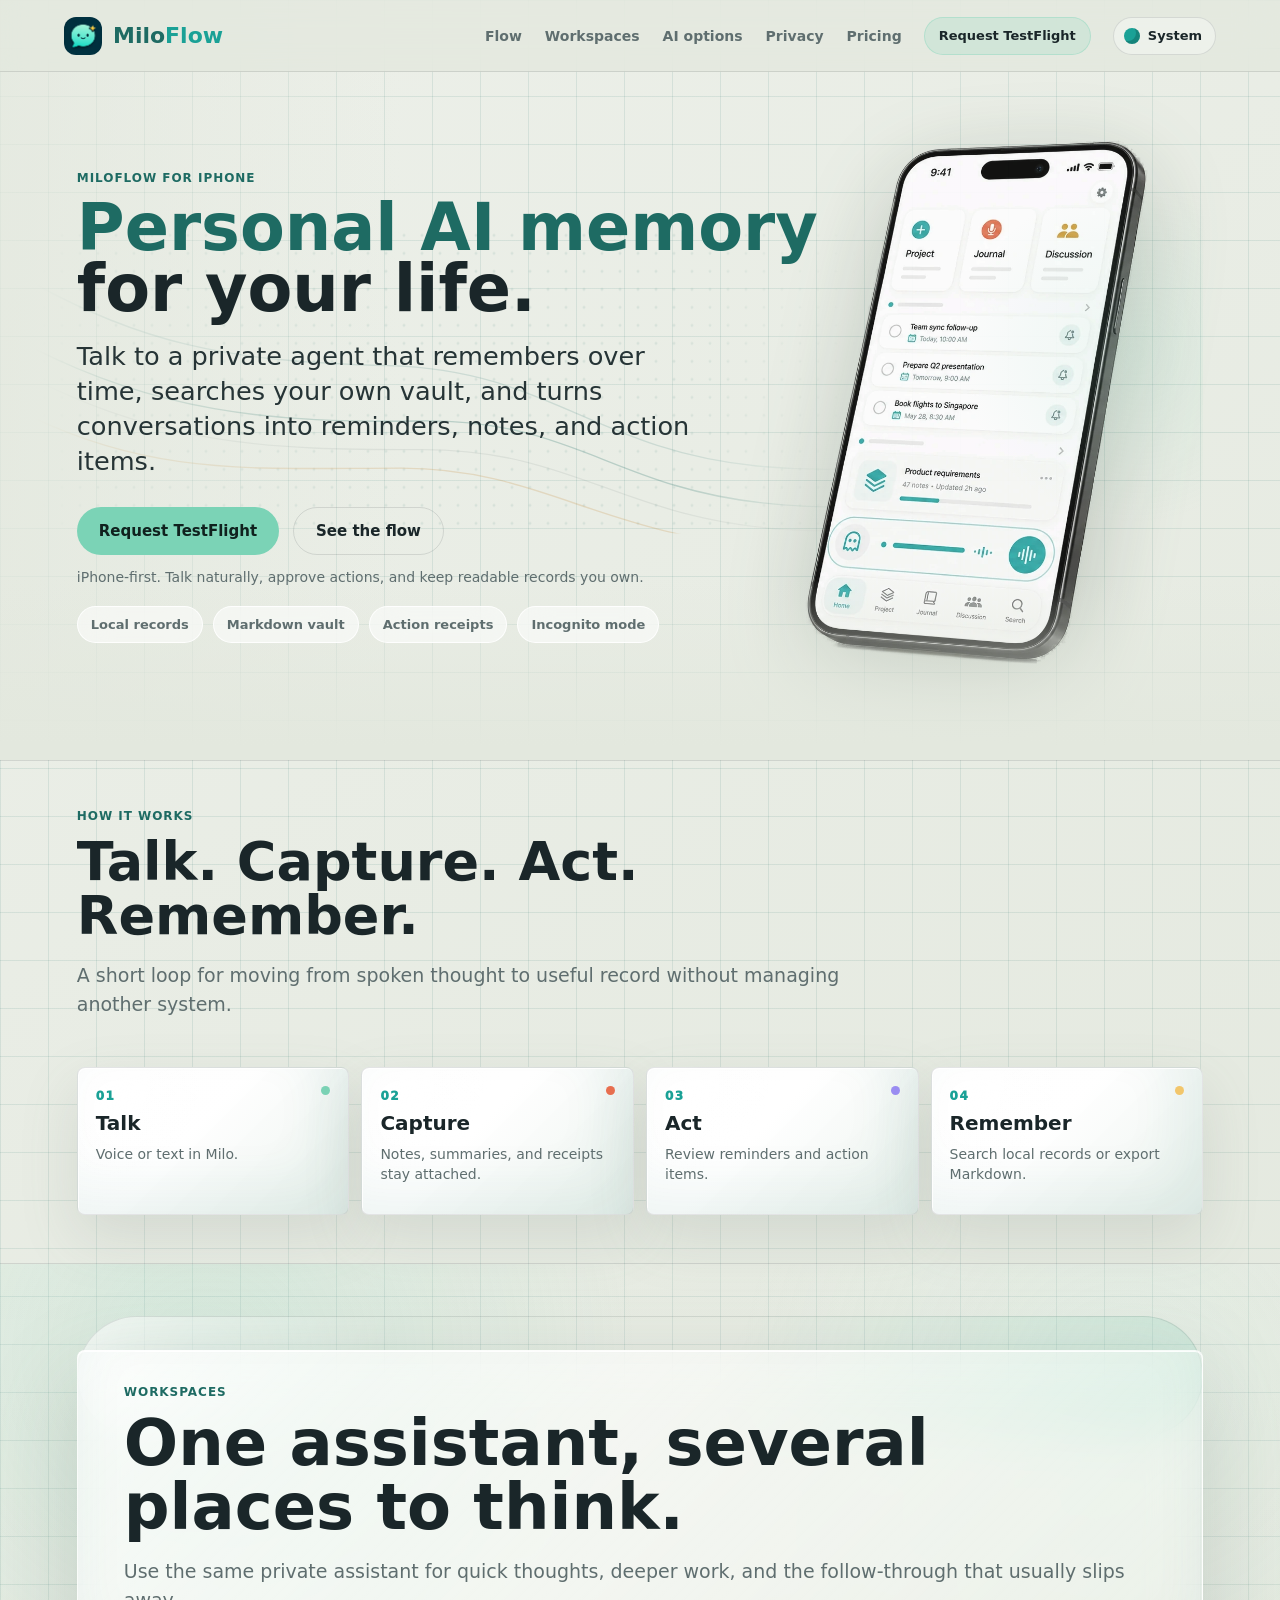
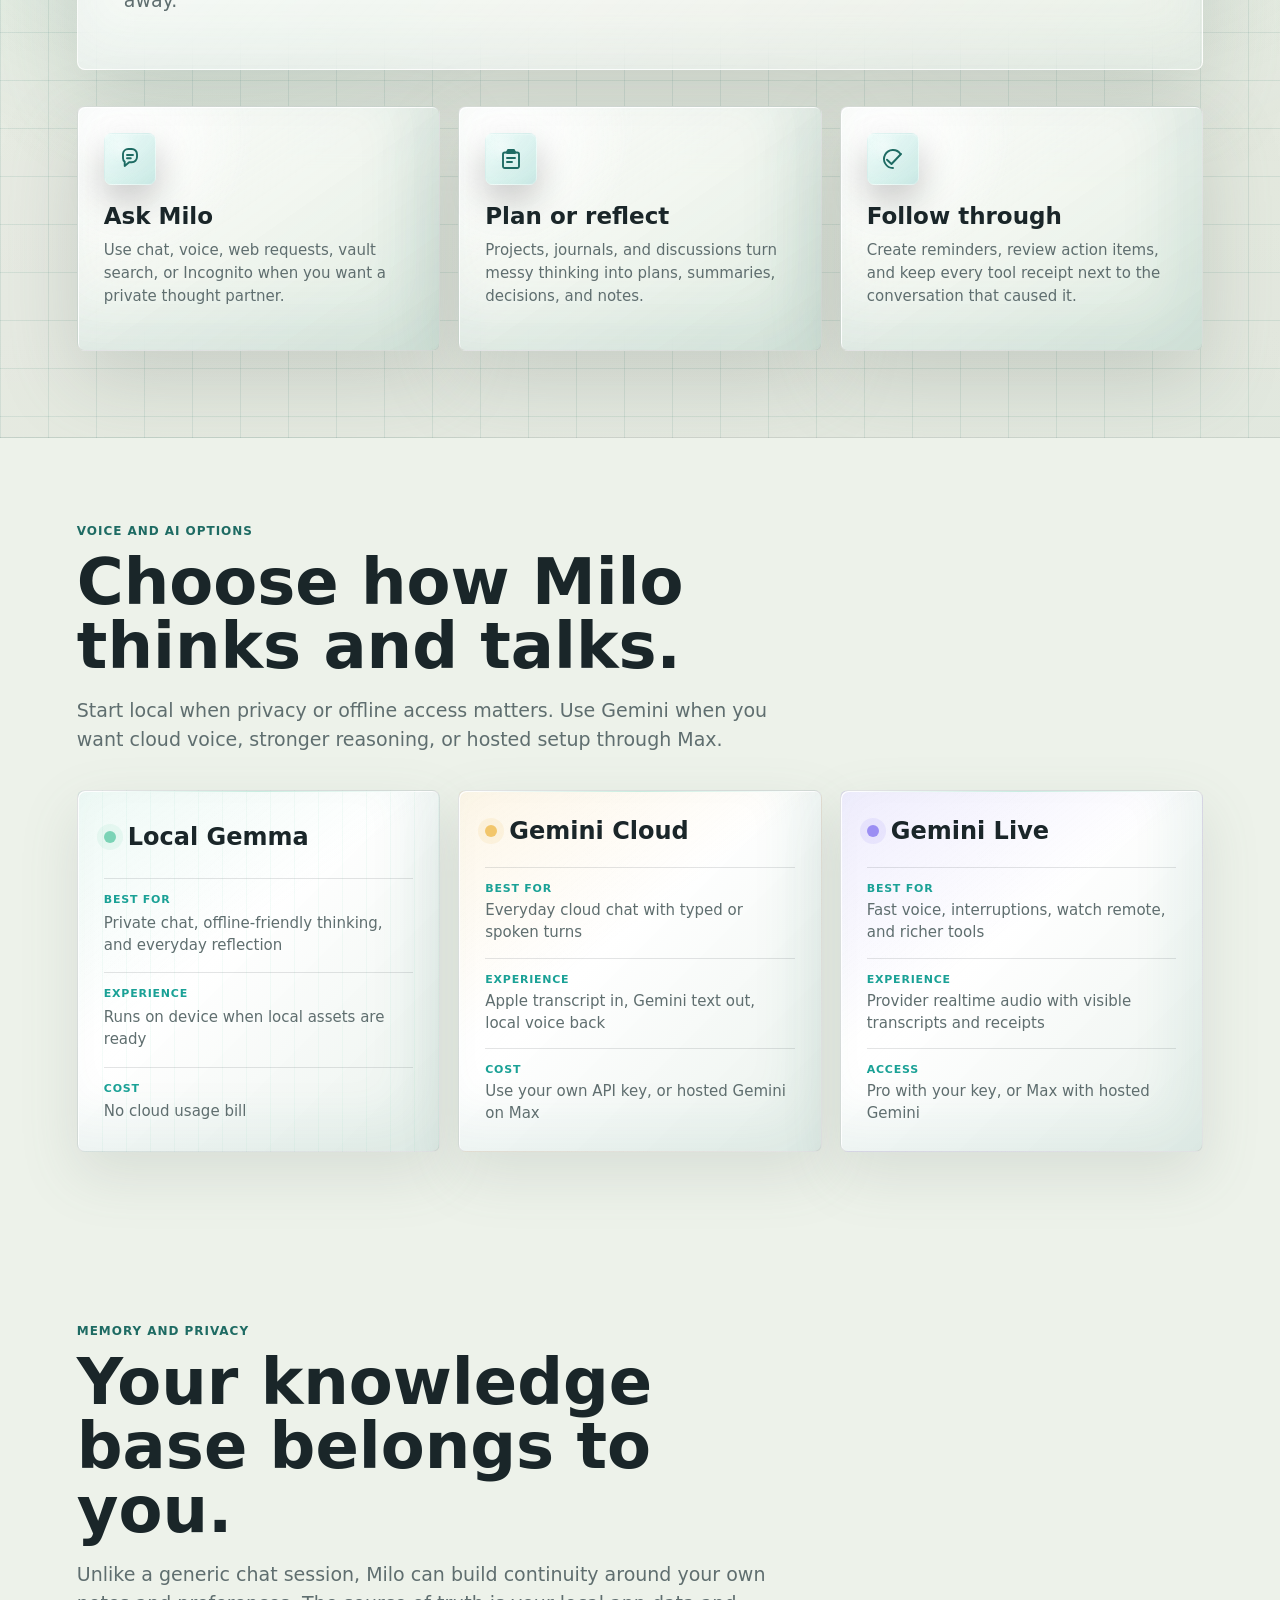
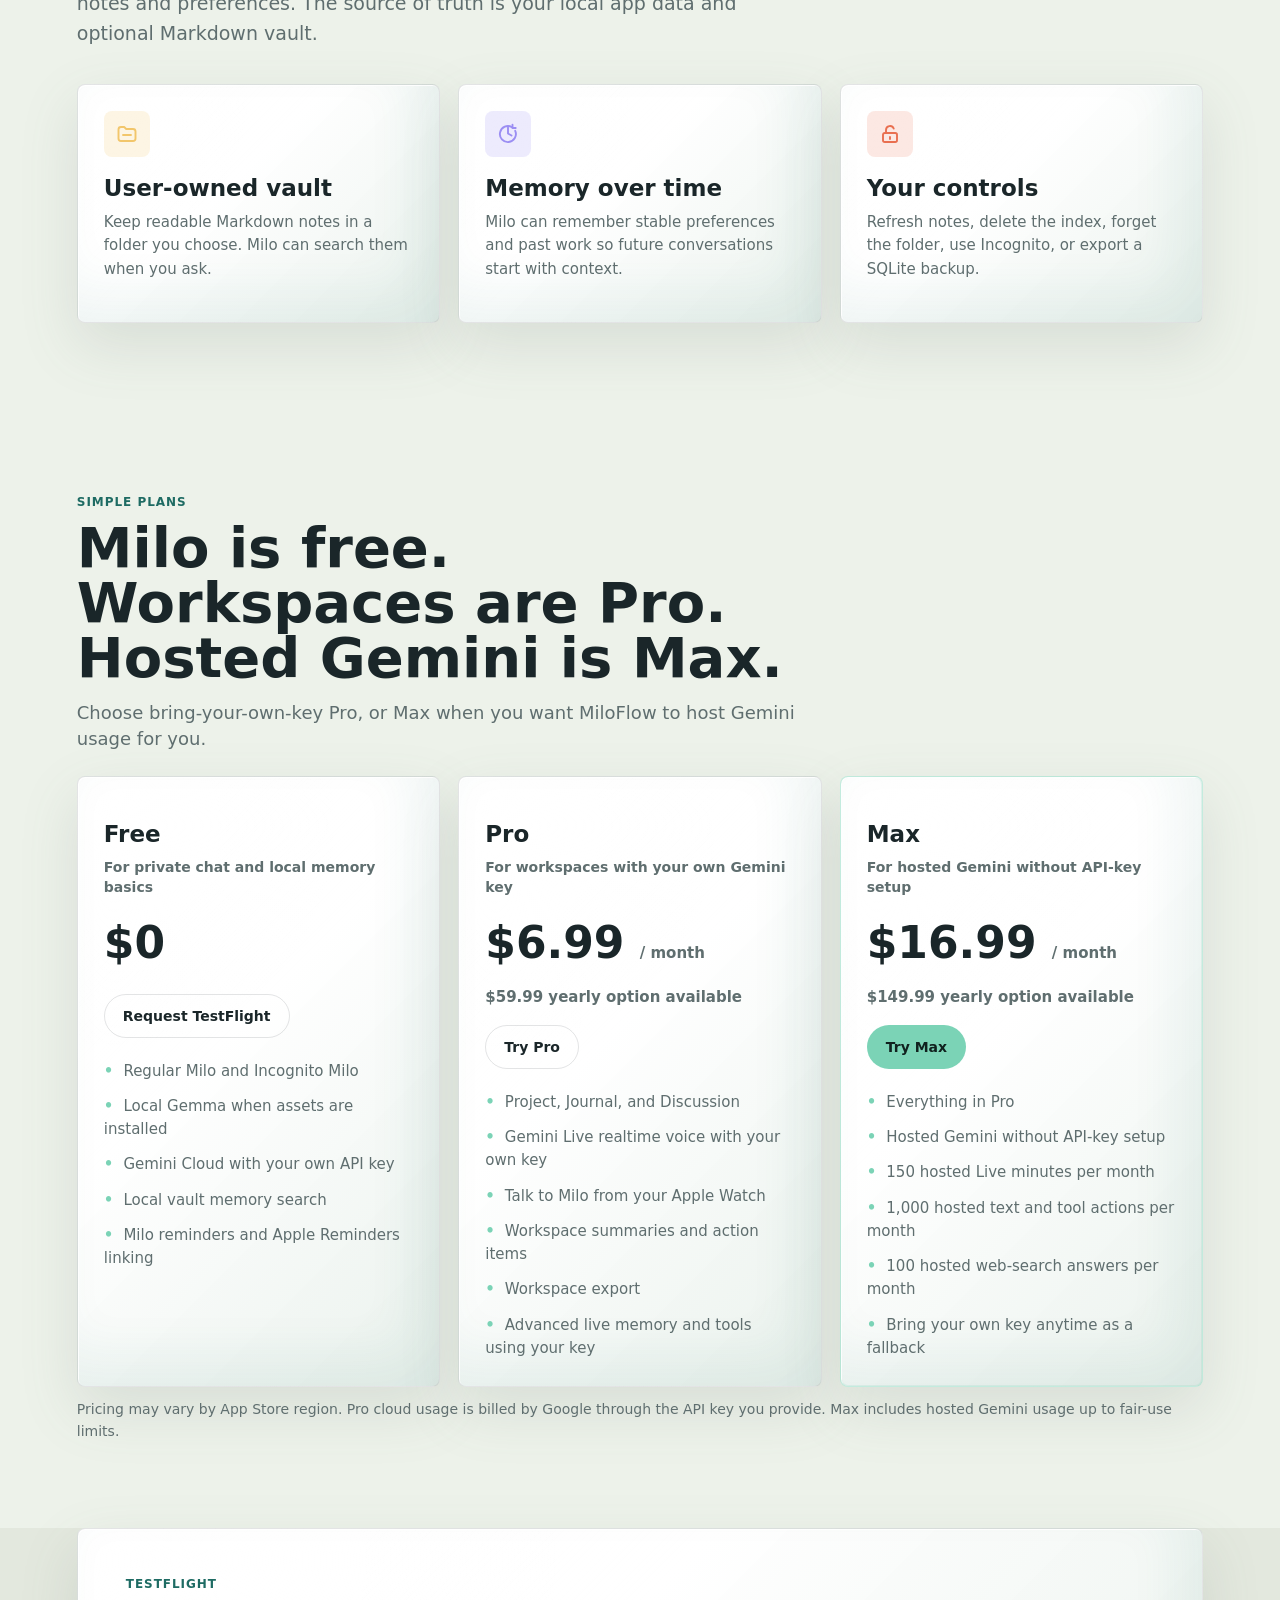
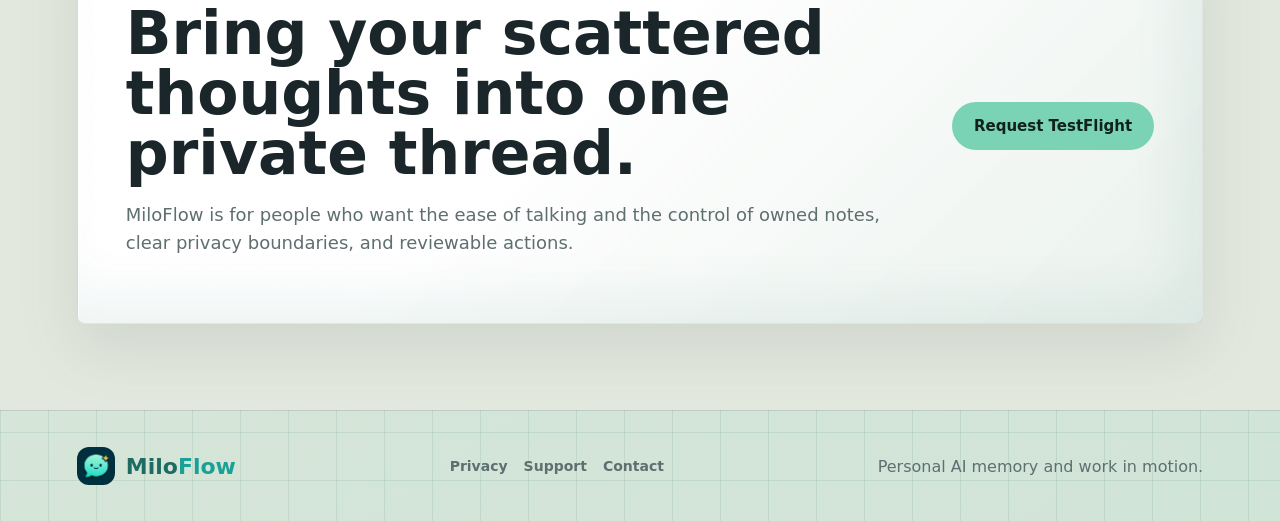
==== commit 02f7cabc: "Center laptop hero phone between text and right edge Switch the phone from right-anchored to horizon" ====
--- a/index.html
+++ b/index.html
@@ -37,7 +37,7 @@
         }
       })();
     </script>
-    <link rel="stylesheet" href="styles.css?v=20260605j" />
+    <link rel="stylesheet" href="styles.css?v=20260605l" />
   </head>
   <body>
     <header class="site-header" aria-label="Primary navigation">
--- a/styles.css
+++ b/styles.css
@@ -539,10 +539,10 @@
   filter: drop-shadow(0 26px 48px var(--hero-phone-shadow));
   height: auto;
   max-width: none;
+  left: 50%;
   position: absolute;
-  right: clamp(-84px, -5vw, -44px);
   top: 50%;
-  transform: translateY(-50%);
+  transform: translate(-50%, -50%);
   width: clamp(360px, 27vw, 468px);
   z-index: 0;
 }
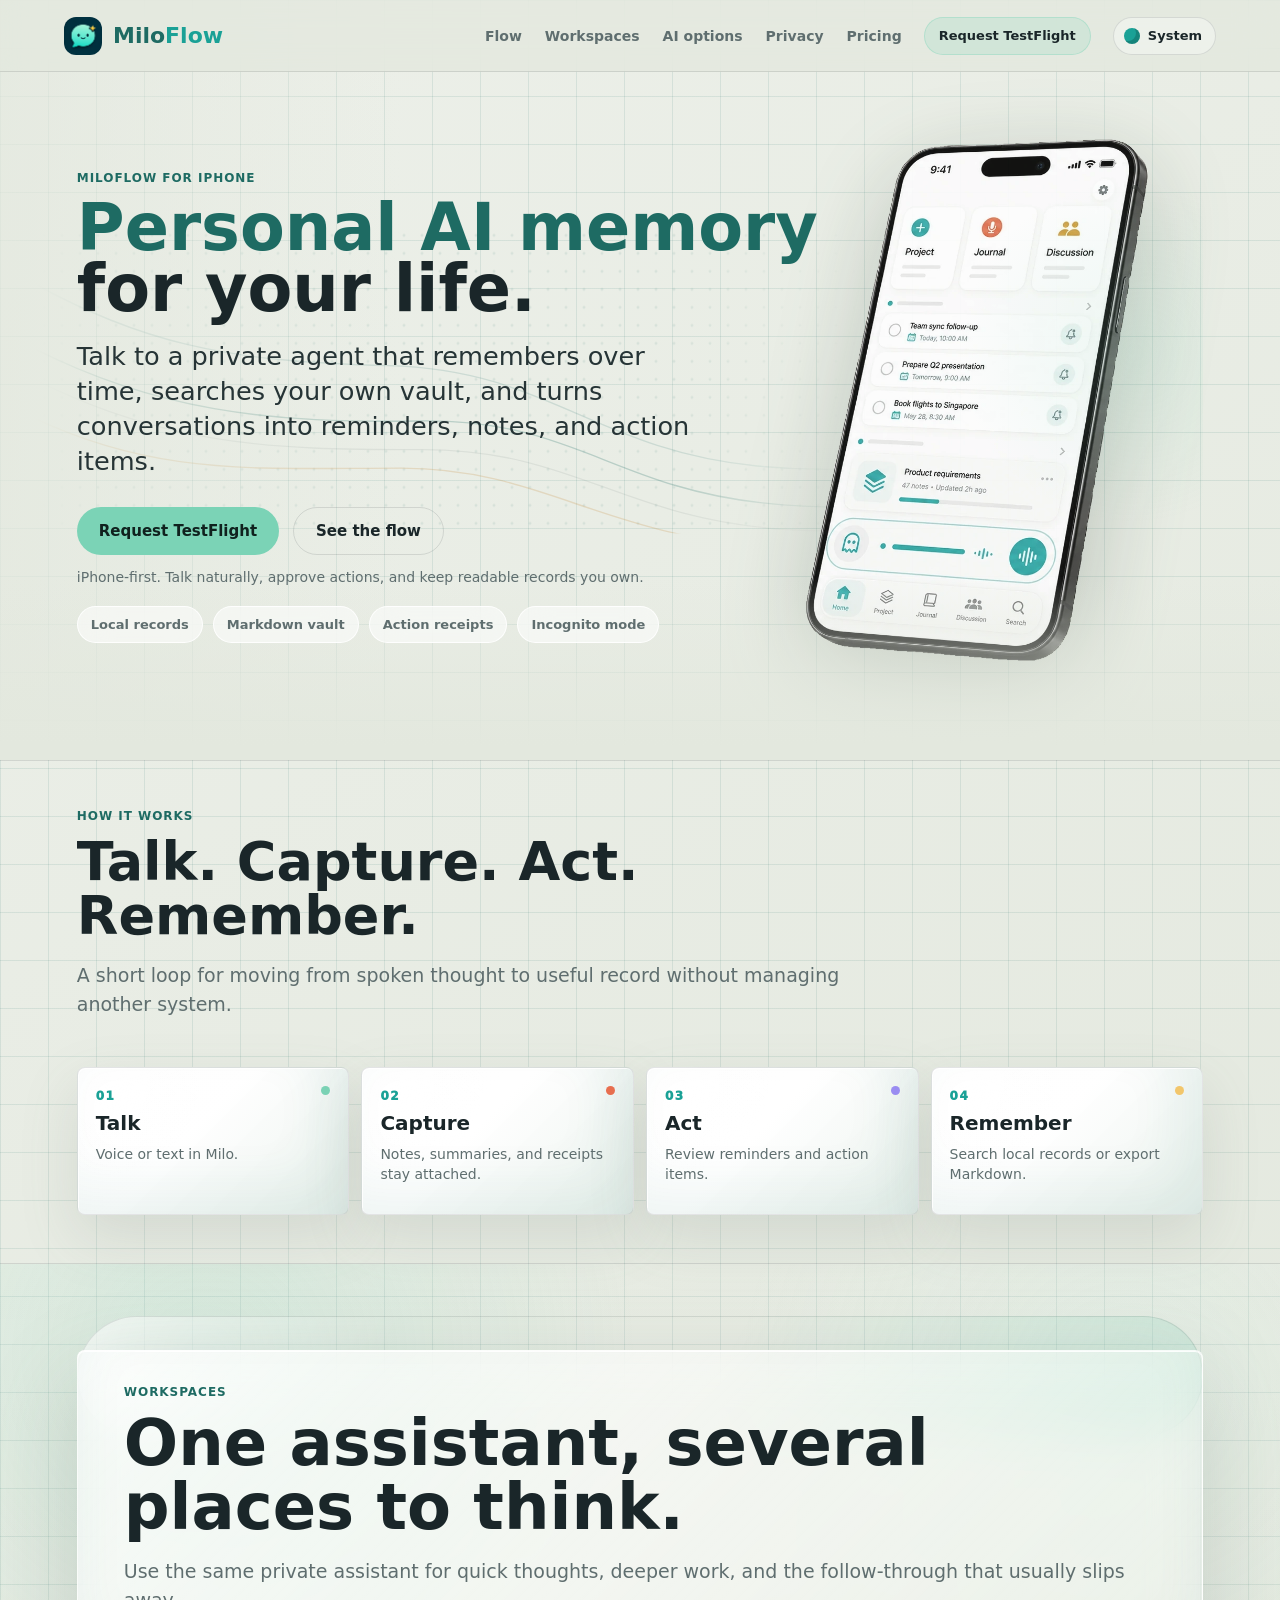
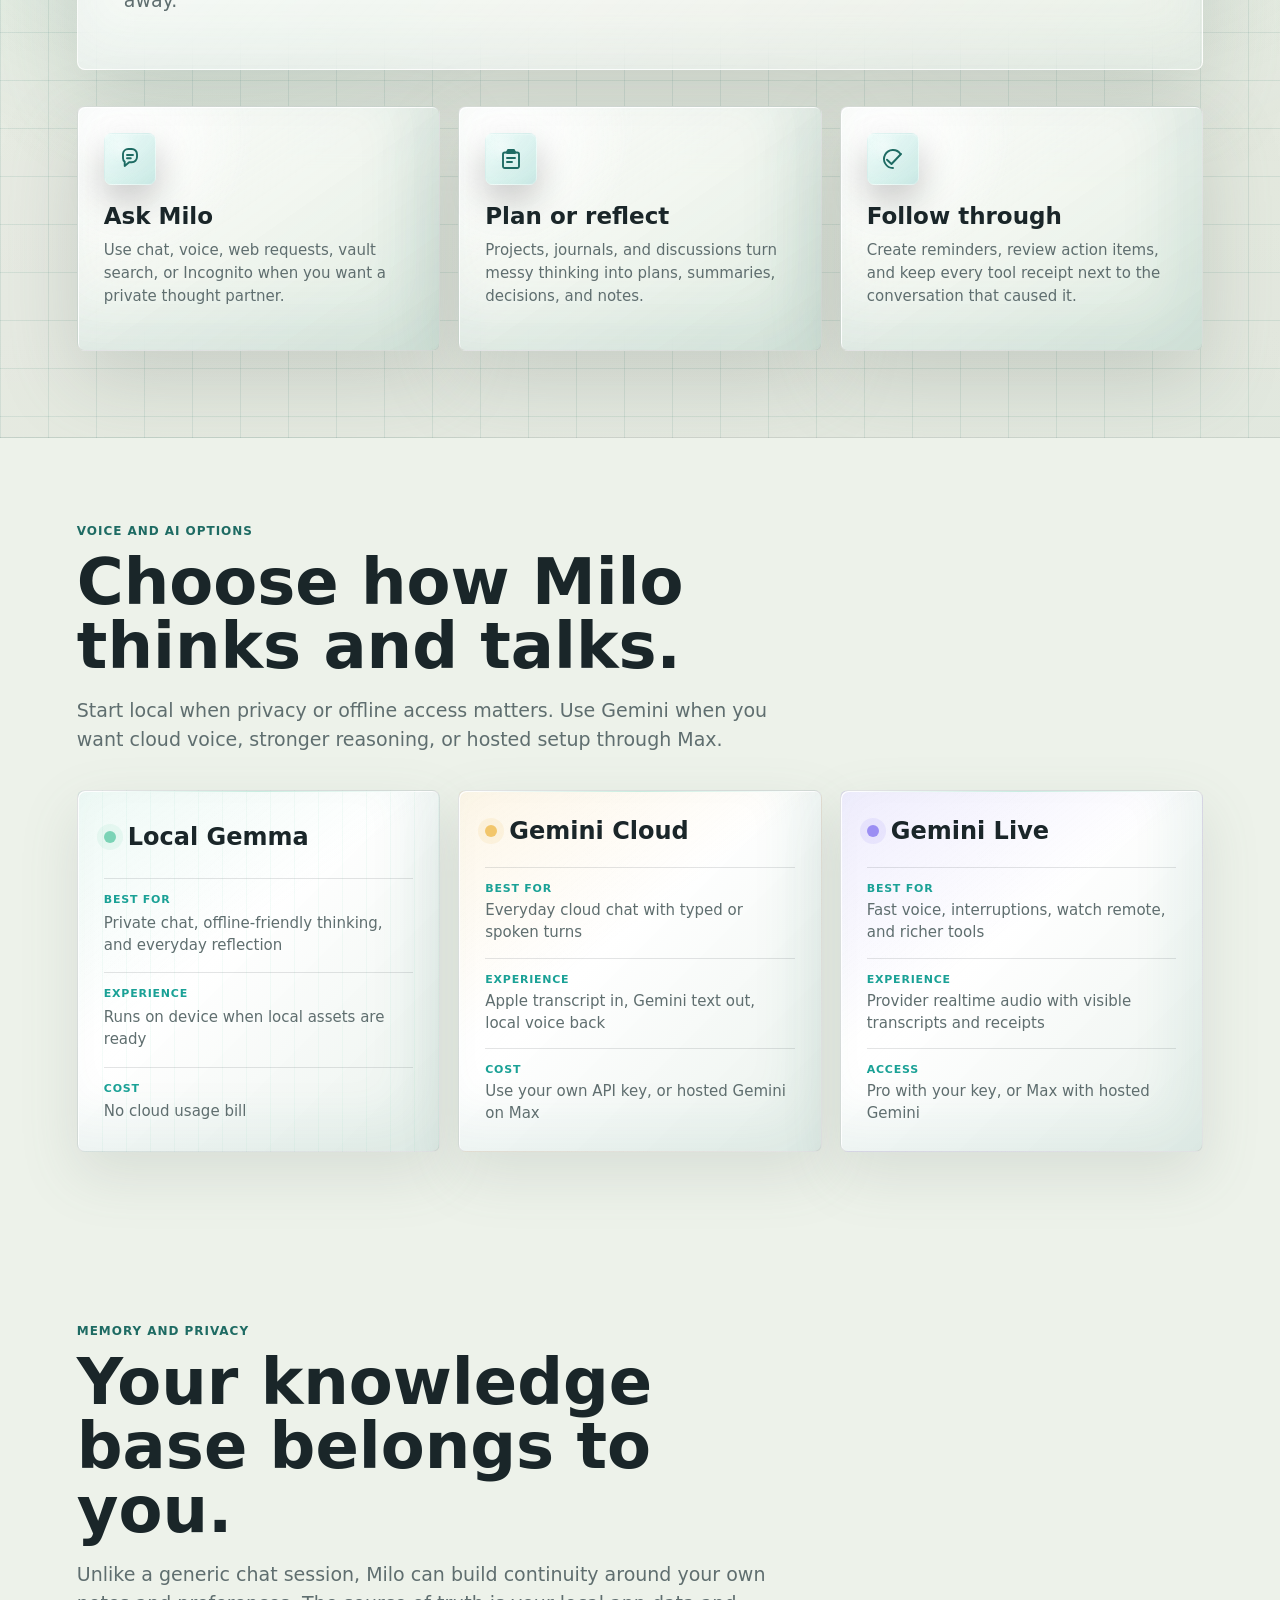
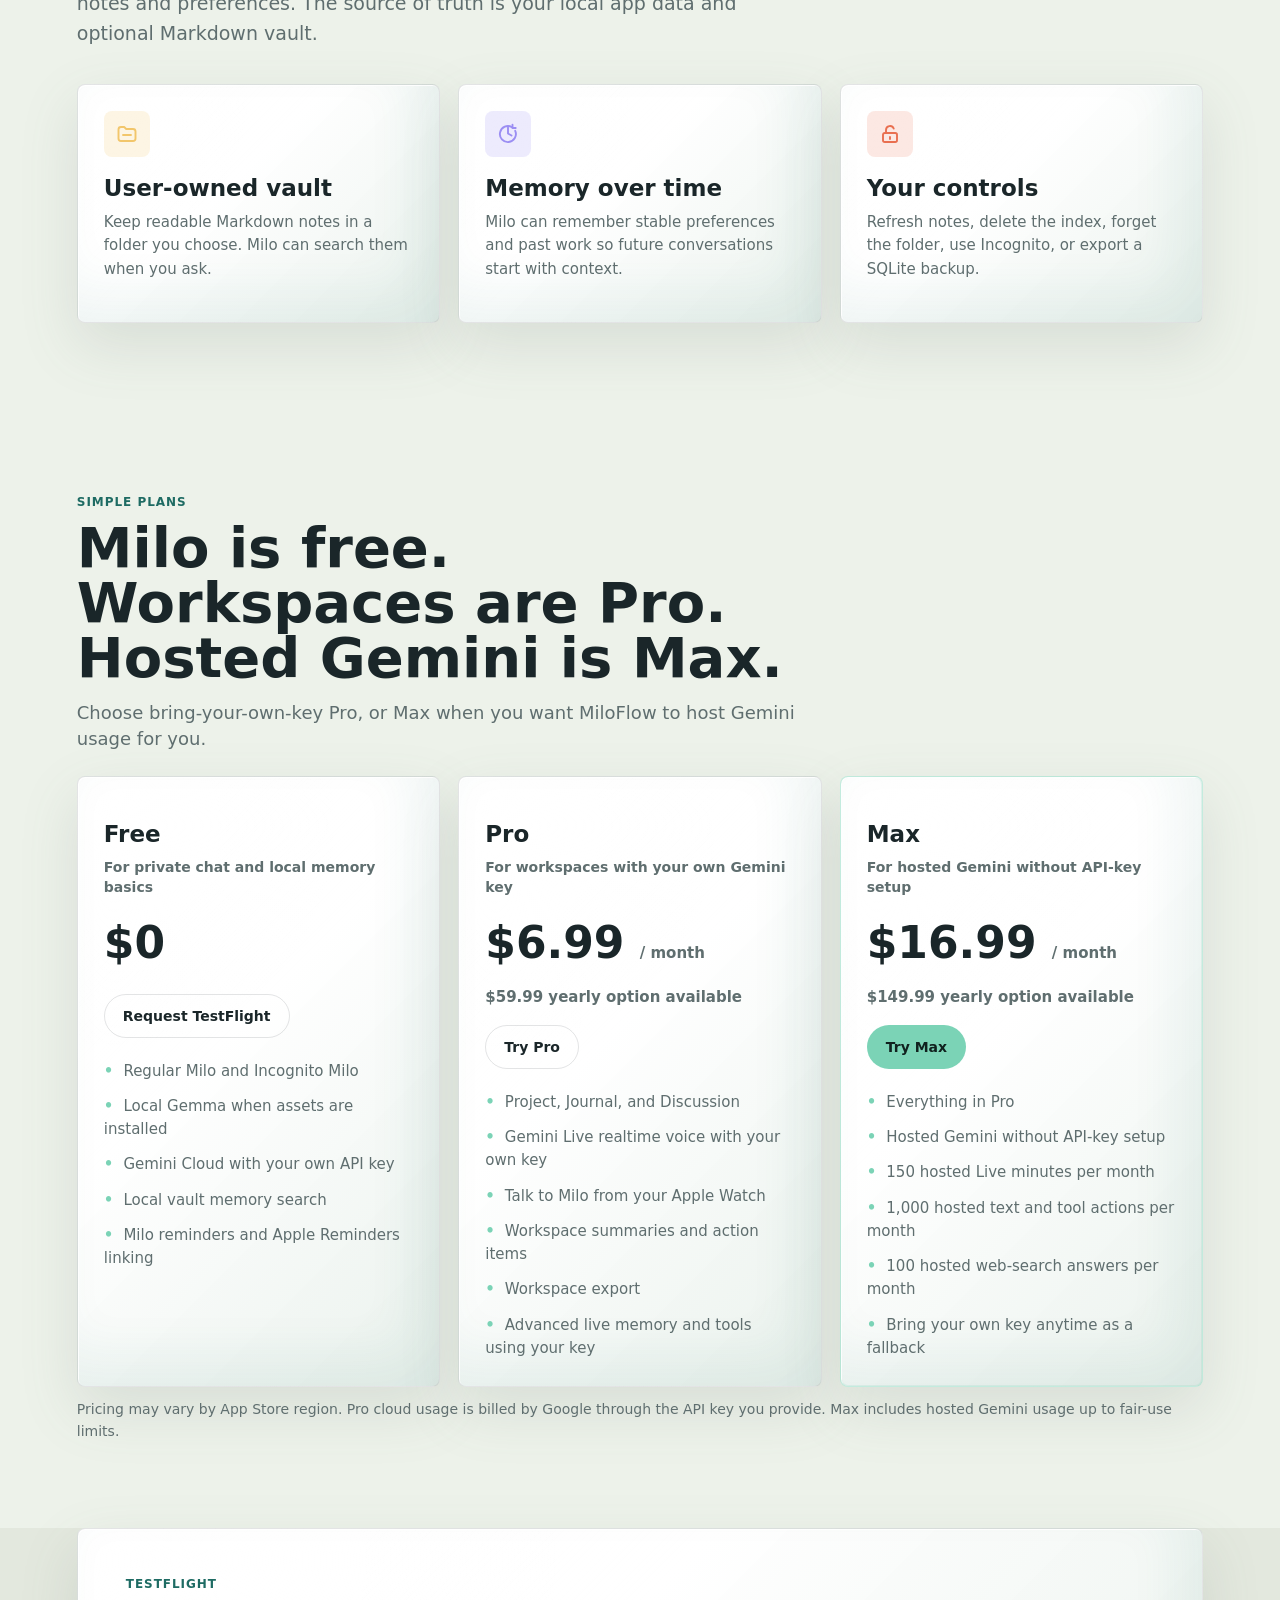
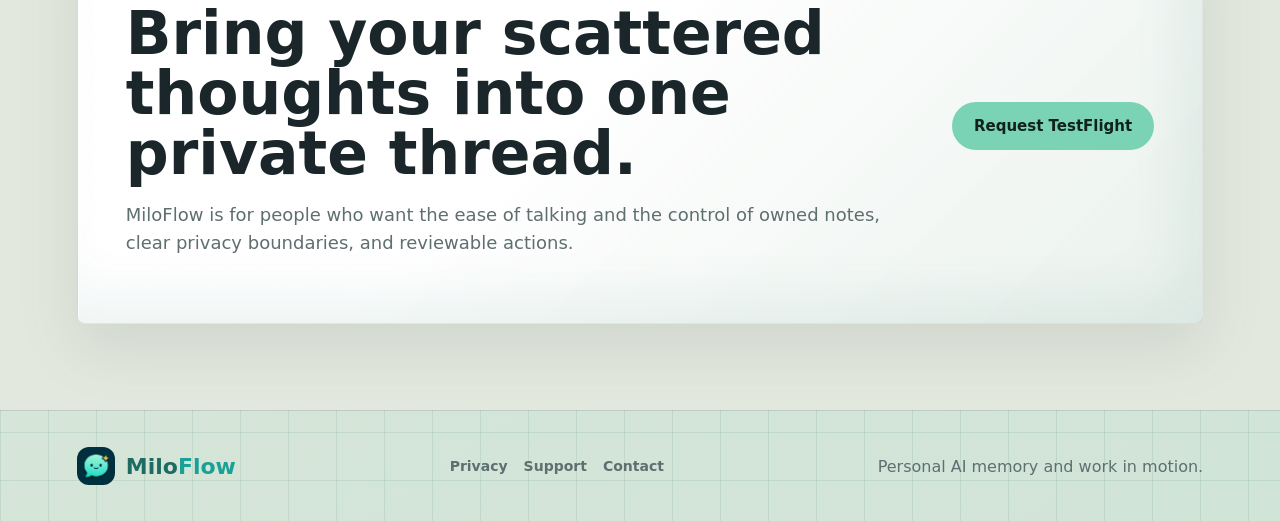
==== commit b0cb920e: "Regenerate hero cutouts from SAM 3 masks Replace the rembg cutouts with ones cut from the SAM 3 segm" ====
--- a/index.html
+++ b/index.html
@@ -37,7 +37,7 @@
         }
       })();
     </script>
-    <link rel="stylesheet" href="styles.css?v=20260605l" />
+    <link rel="stylesheet" href="styles.css?v=20260605n" />
   </head>
   <body>
     <header class="site-header" aria-label="Primary navigation">
@@ -97,14 +97,14 @@
           <picture>
             <source
               class="hero-product-source-dark"
-              srcset="assets/hero/miloflow-dynamic-bar-hero-dark.webp?v=20260605d"
+              srcset="assets/hero/miloflow-dynamic-bar-hero-dark.webp?v=20260605n"
               media="(prefers-color-scheme: dark)"
             />
             <img
               class="hero-product-image"
-              src="assets/hero/miloflow-dynamic-bar-hero-light.webp?v=20260605d"
-              data-light-src="assets/hero/miloflow-dynamic-bar-hero-light.webp?v=20260605d"
-              data-dark-src="assets/hero/miloflow-dynamic-bar-hero-dark.webp?v=20260605d"
+              src="assets/hero/miloflow-dynamic-bar-hero-light.webp?v=20260605n"
+              data-light-src="assets/hero/miloflow-dynamic-bar-hero-light.webp?v=20260605n"
+              data-dark-src="assets/hero/miloflow-dynamic-bar-hero-dark.webp?v=20260605n"
               alt=""
               decoding="async"
               fetchpriority="high"
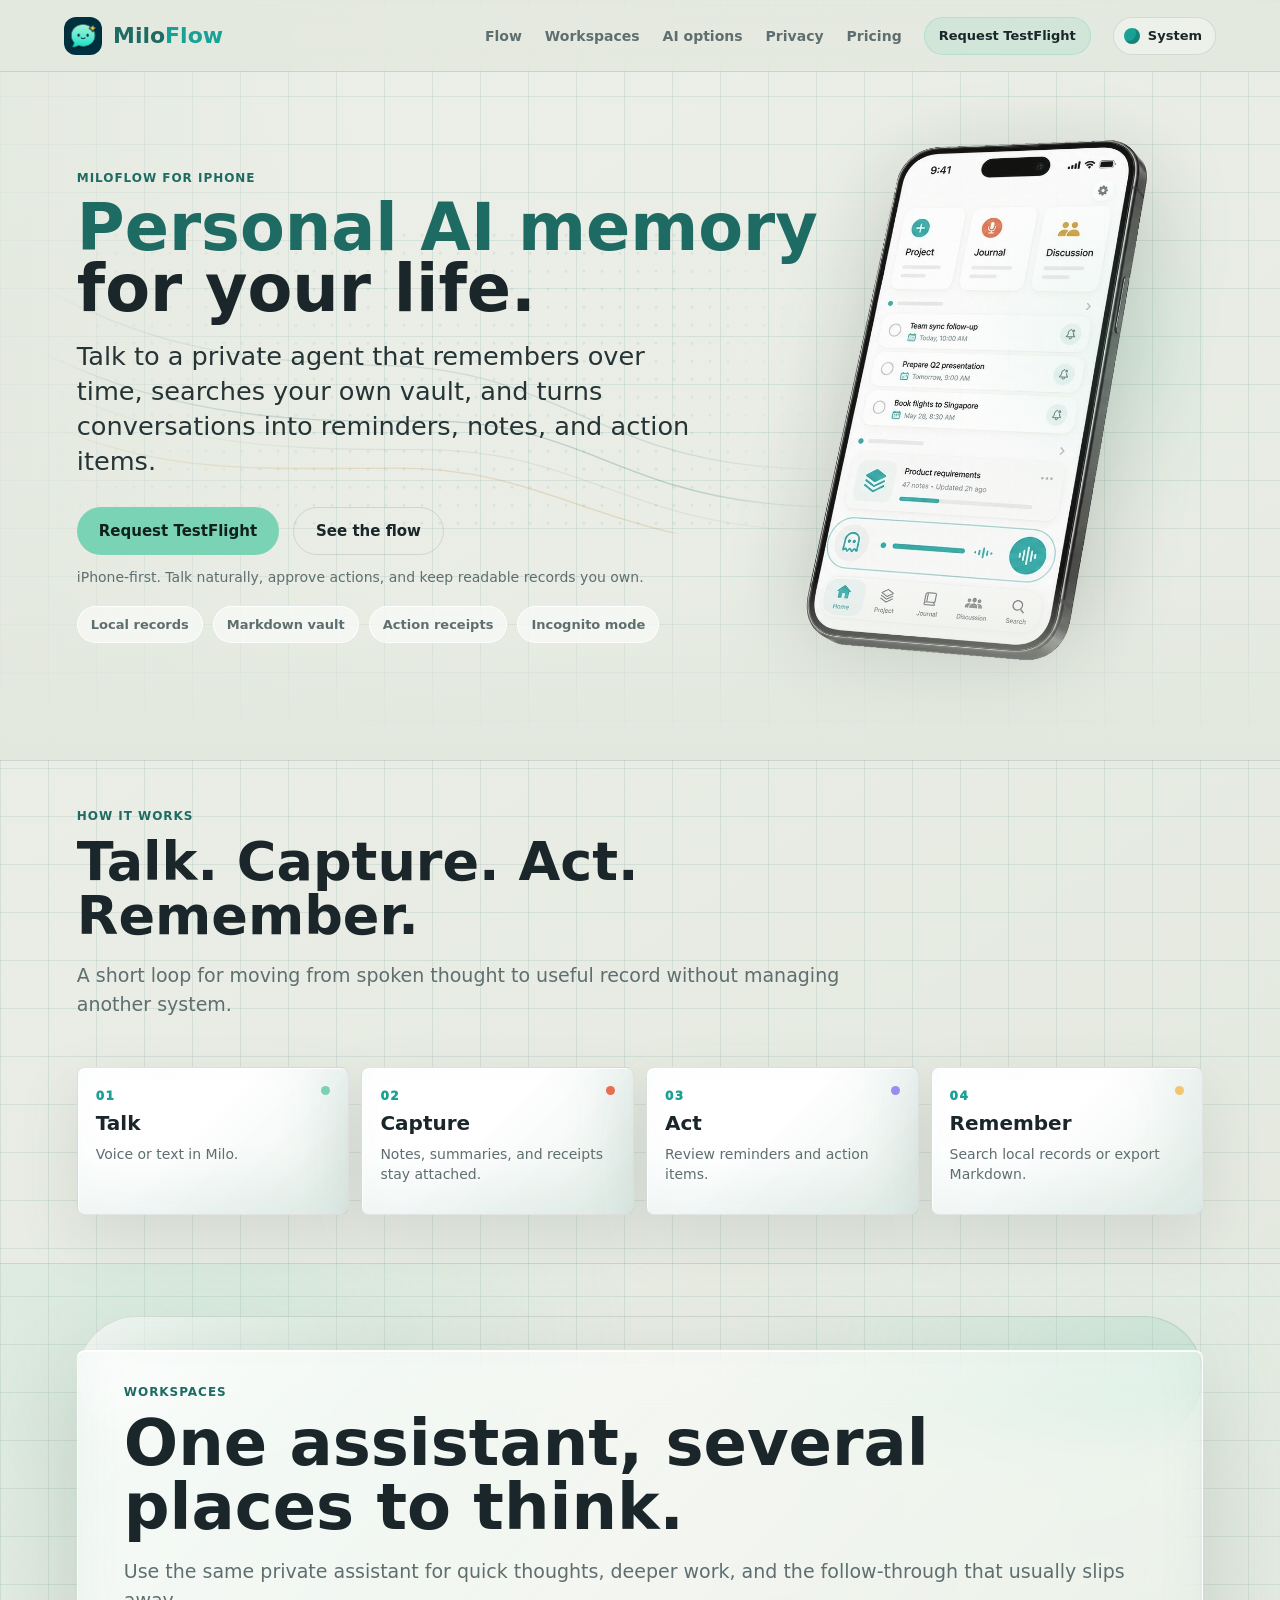
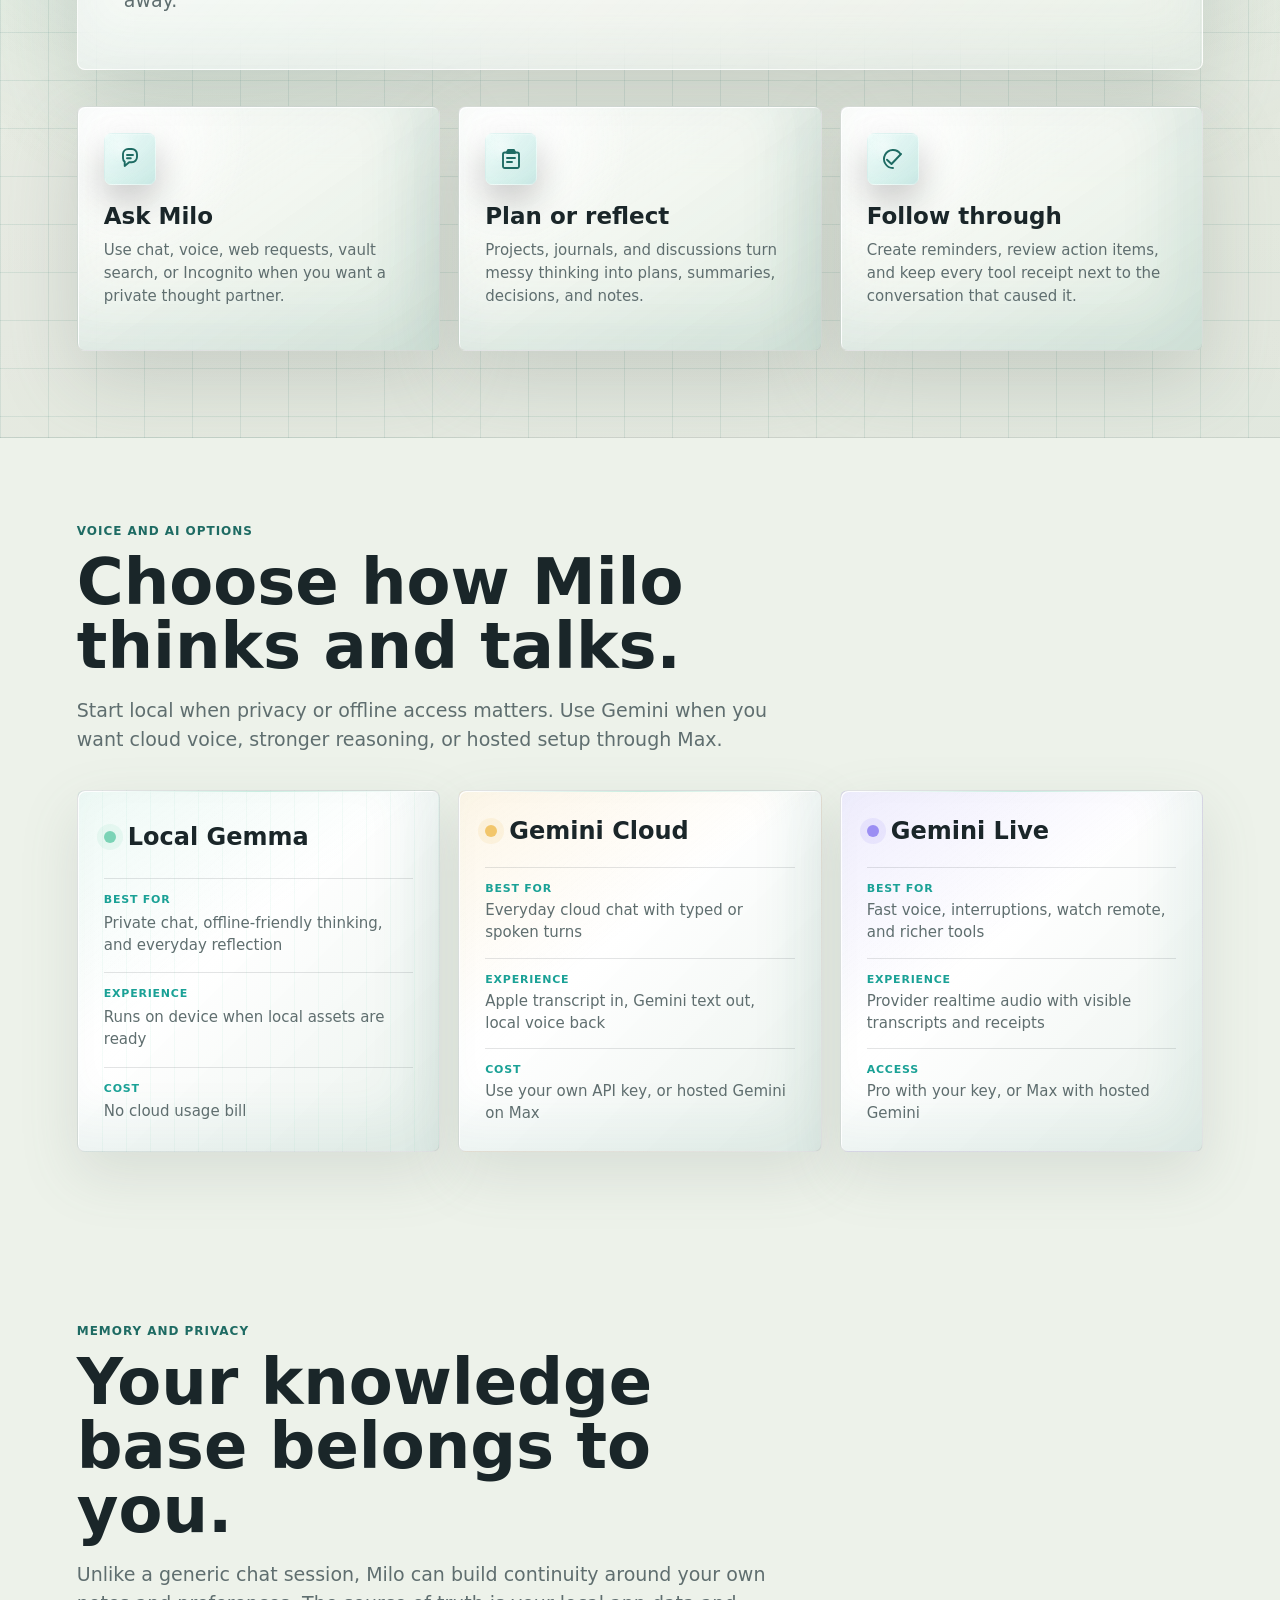
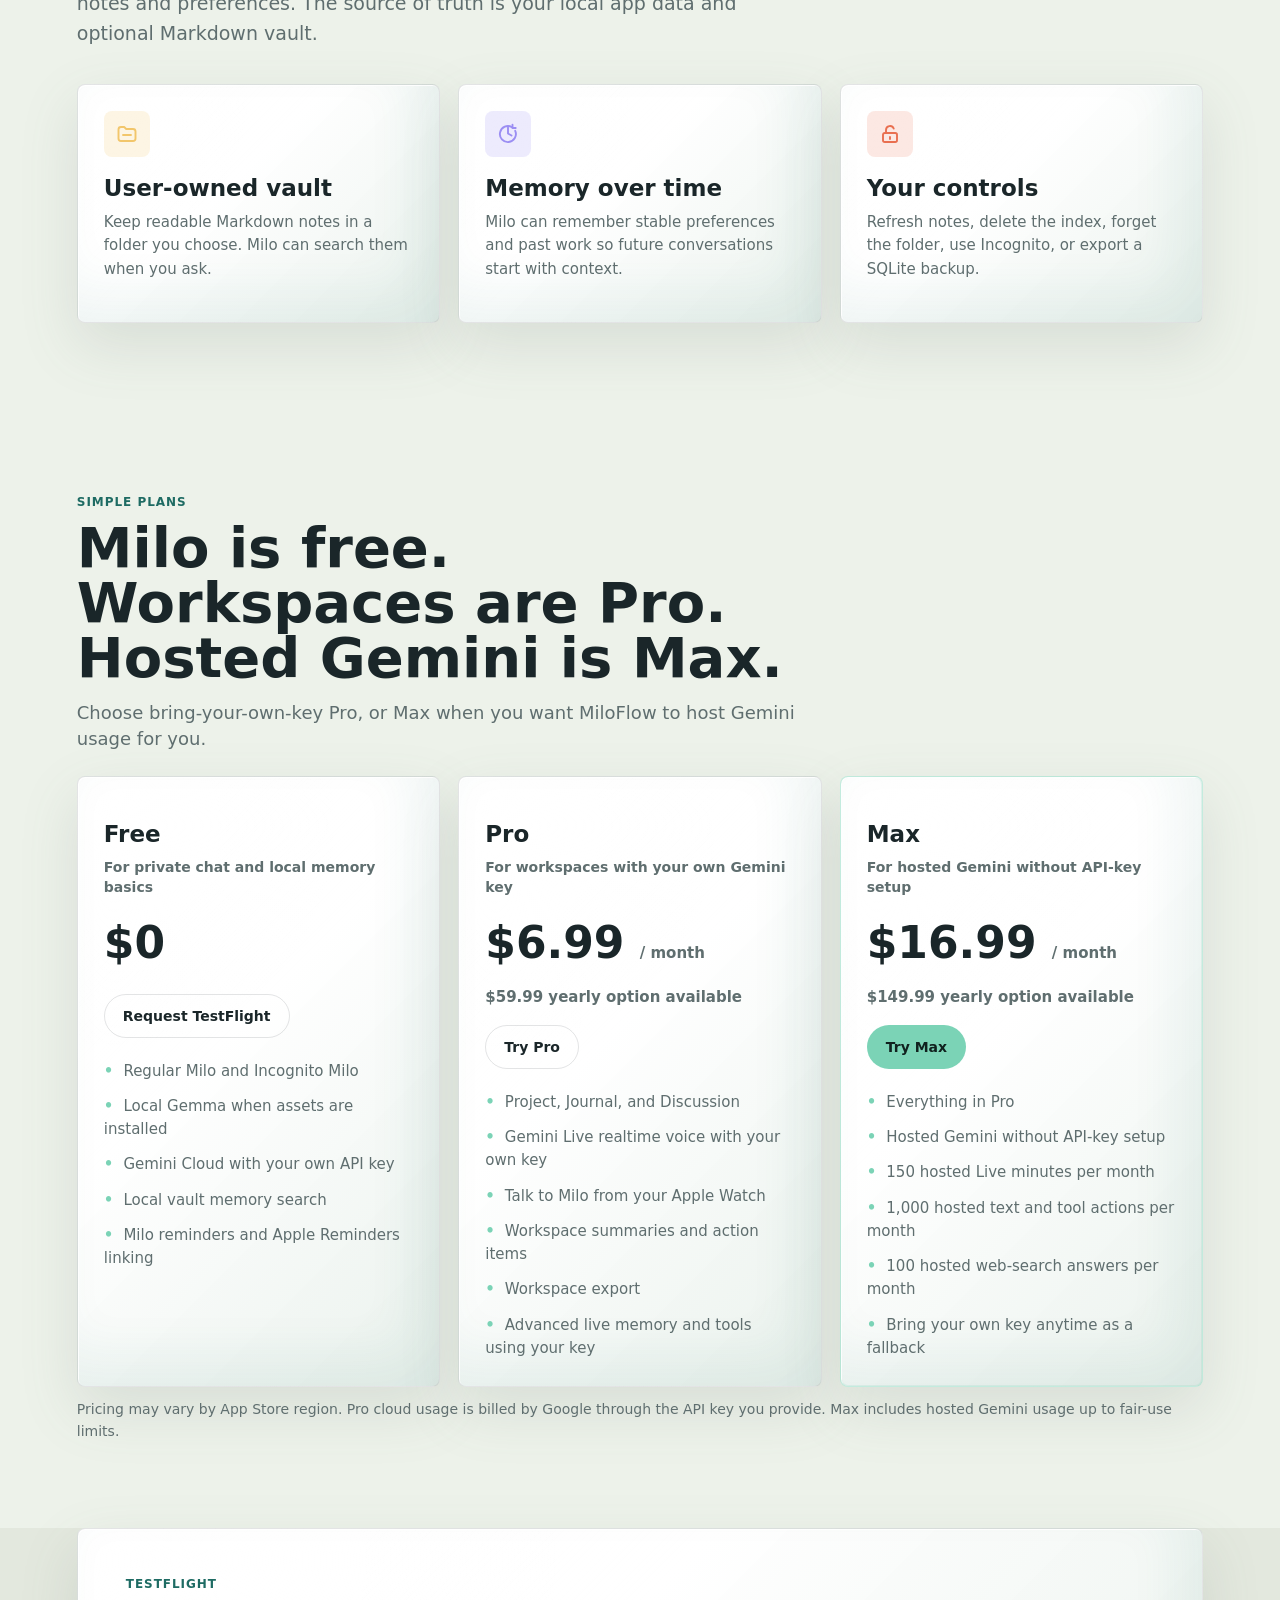
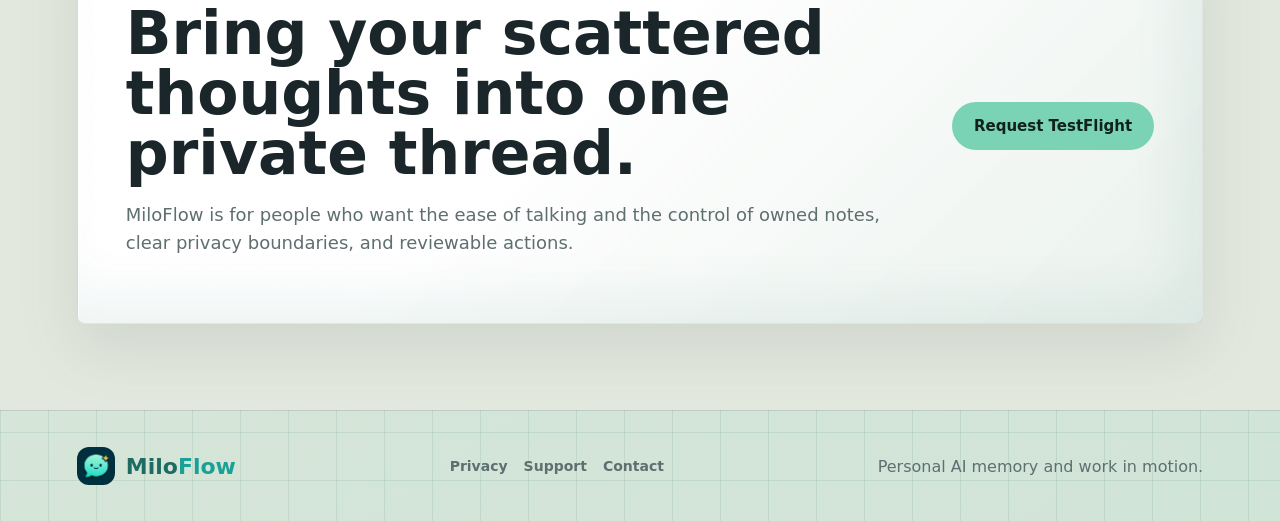
==== commit f27f8535: "Clean up hero cutout edges and corners Reconstruct the phone outline from the SAM 3 masks with strai" ====
--- a/index.html
+++ b/index.html
@@ -37,7 +37,7 @@
         }
       })();
     </script>
-    <link rel="stylesheet" href="styles.css?v=20260605n" />
+    <link rel="stylesheet" href="styles.css?v=20260605q" />
   </head>
   <body>
     <header class="site-header" aria-label="Primary navigation">
@@ -97,14 +97,14 @@
           <picture>
             <source
               class="hero-product-source-dark"
-              srcset="assets/hero/miloflow-dynamic-bar-hero-dark.webp?v=20260605n"
+              srcset="assets/hero/miloflow-dynamic-bar-hero-dark.webp?v=20260605q"
               media="(prefers-color-scheme: dark)"
             />
             <img
               class="hero-product-image"
-              src="assets/hero/miloflow-dynamic-bar-hero-light.webp?v=20260605n"
-              data-light-src="assets/hero/miloflow-dynamic-bar-hero-light.webp?v=20260605n"
-              data-dark-src="assets/hero/miloflow-dynamic-bar-hero-dark.webp?v=20260605n"
+              src="assets/hero/miloflow-dynamic-bar-hero-light.webp?v=20260605q"
+              data-light-src="assets/hero/miloflow-dynamic-bar-hero-light.webp?v=20260605q"
+              data-dark-src="assets/hero/miloflow-dynamic-bar-hero-dark.webp?v=20260605q"
               alt=""
               decoding="async"
               fetchpriority="high"
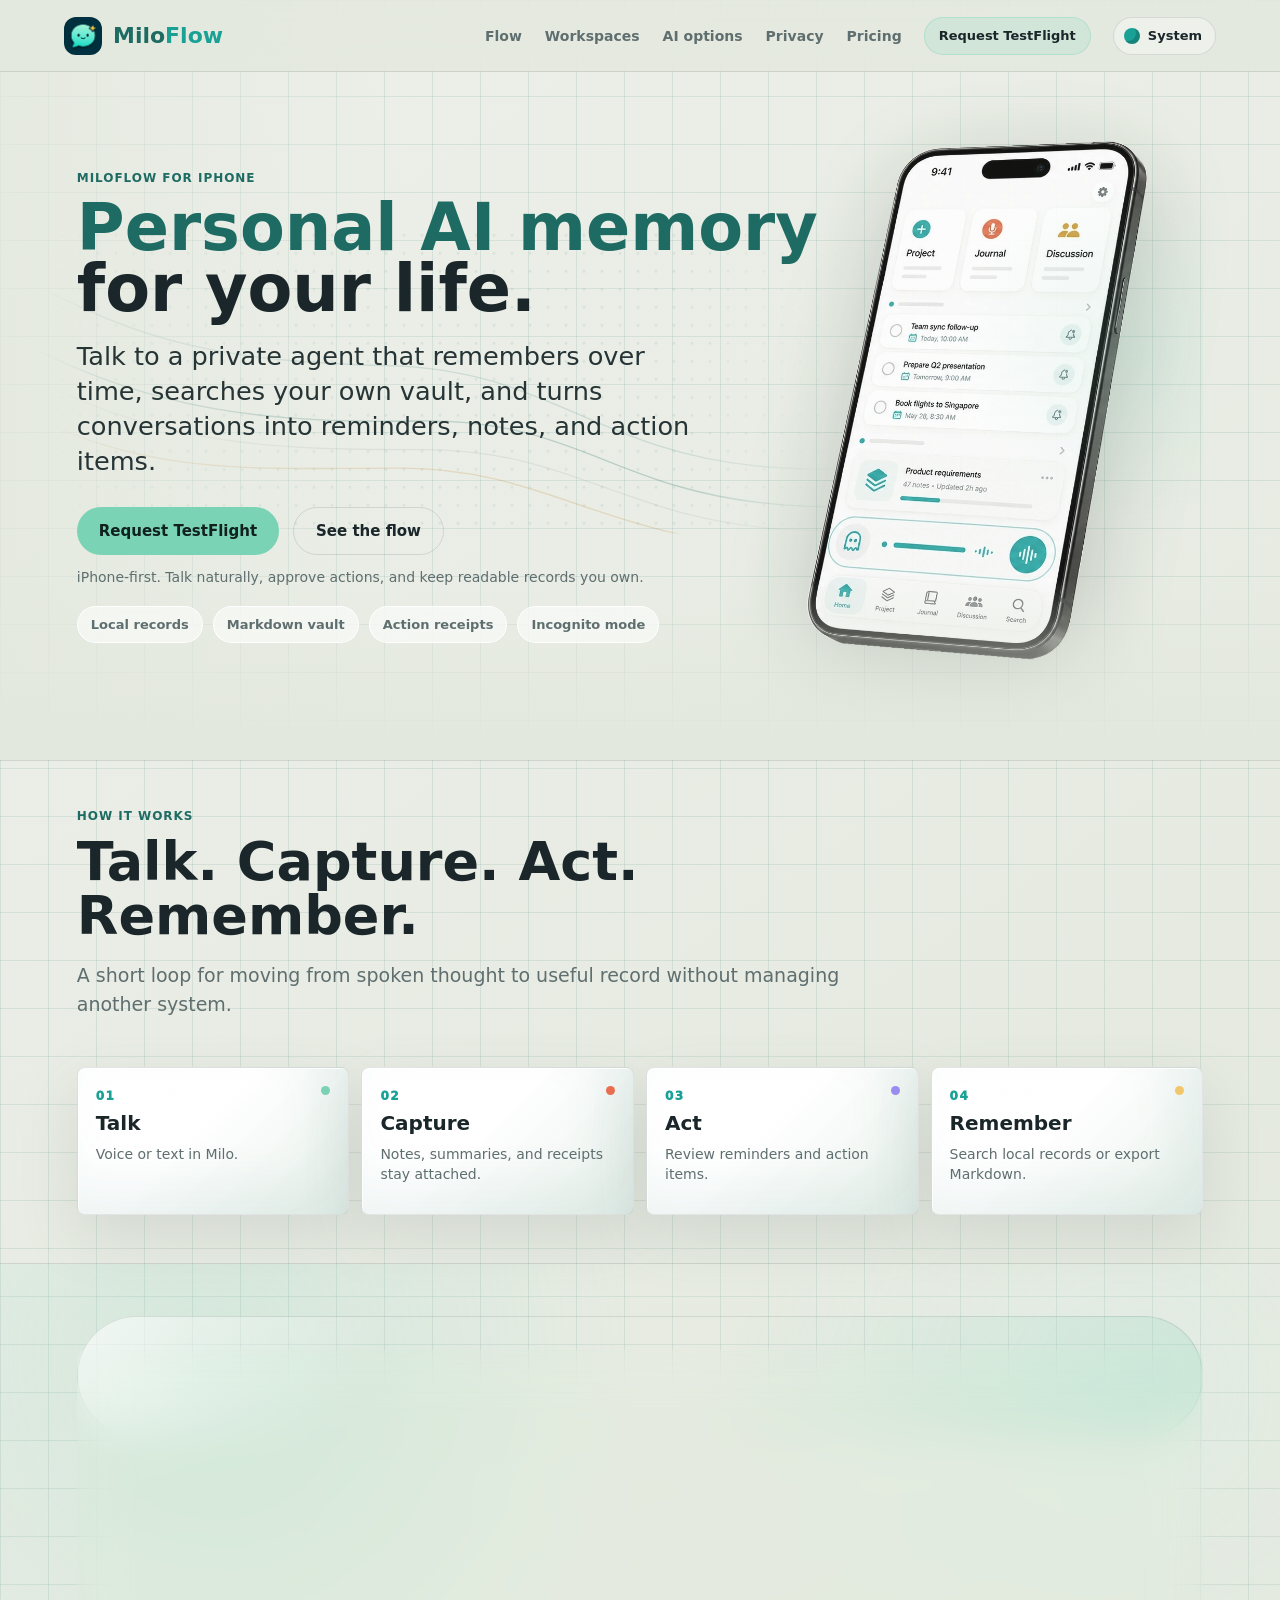
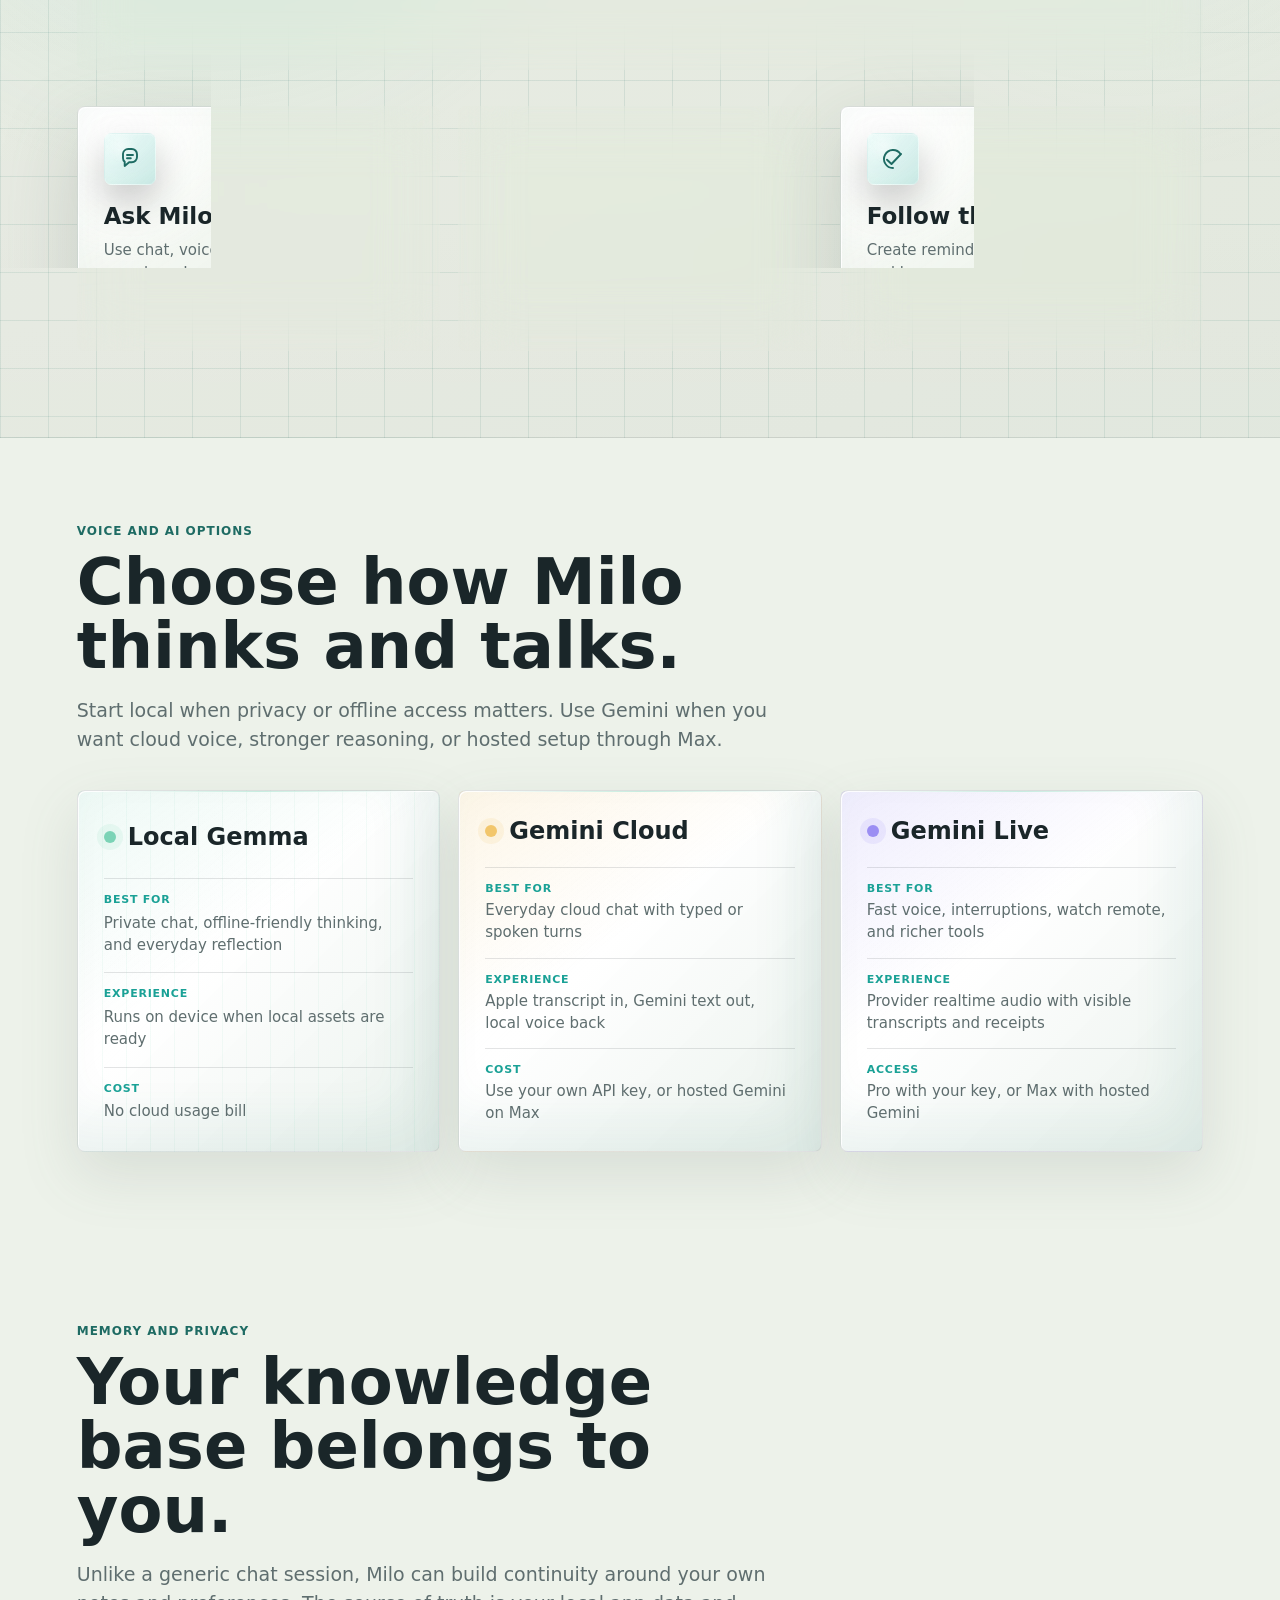
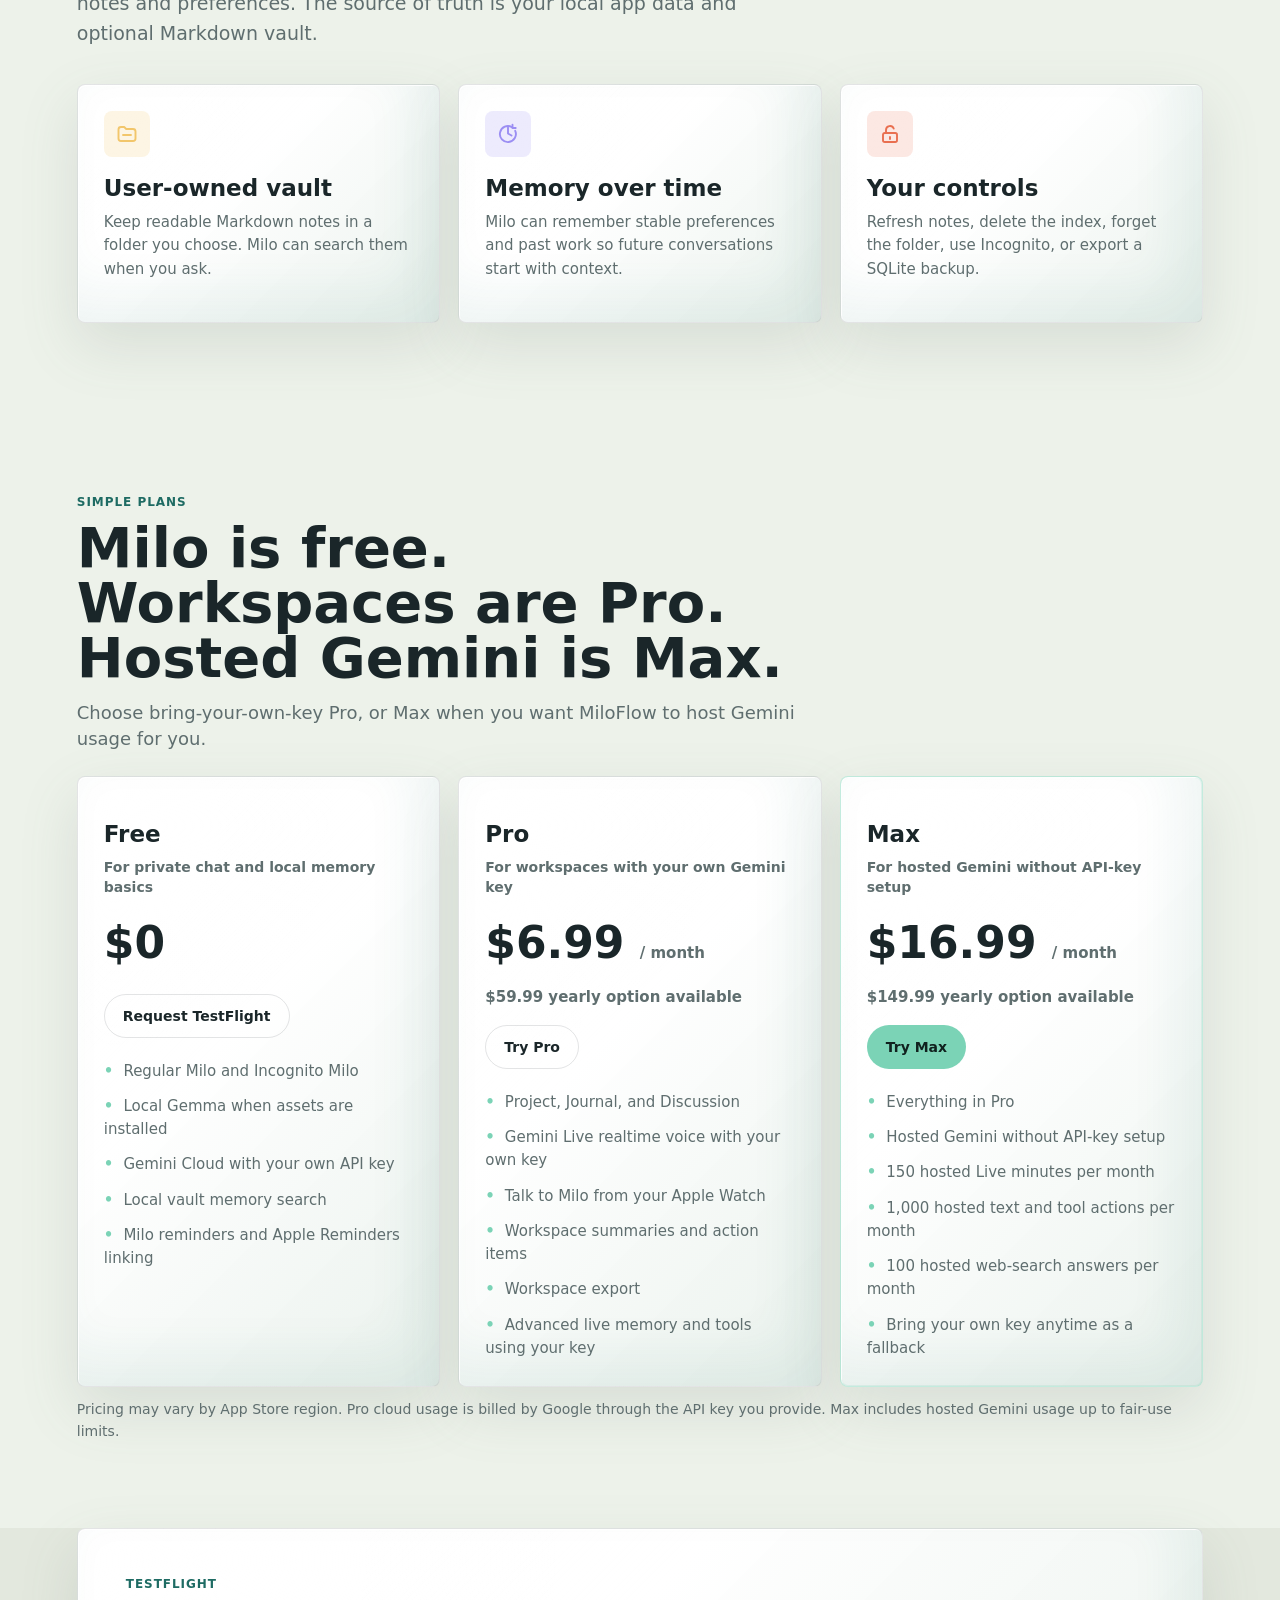
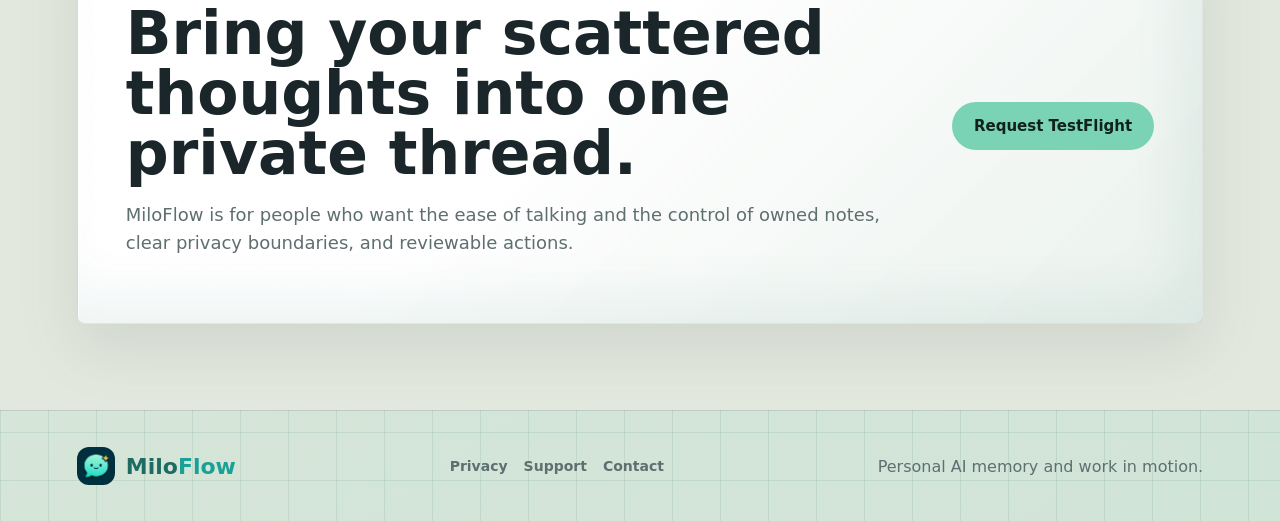
==== commit 4cf24f3c: "Fix hero cutout top edge over-cut Apply the original mask only within the four corner regions (keepi" ====
--- a/index.html
+++ b/index.html
@@ -37,7 +37,7 @@
         }
       })();
     </script>
-    <link rel="stylesheet" href="styles.css?v=20260605q" />
+    <link rel="stylesheet" href="styles.css?v=20260605r" />
   </head>
   <body>
     <header class="site-header" aria-label="Primary navigation">
@@ -97,14 +97,14 @@
           <picture>
             <source
               class="hero-product-source-dark"
-              srcset="assets/hero/miloflow-dynamic-bar-hero-dark.webp?v=20260605q"
+              srcset="assets/hero/miloflow-dynamic-bar-hero-dark.webp?v=20260605r"
               media="(prefers-color-scheme: dark)"
             />
             <img
               class="hero-product-image"
-              src="assets/hero/miloflow-dynamic-bar-hero-light.webp?v=20260605q"
-              data-light-src="assets/hero/miloflow-dynamic-bar-hero-light.webp?v=20260605q"
-              data-dark-src="assets/hero/miloflow-dynamic-bar-hero-dark.webp?v=20260605q"
+              src="assets/hero/miloflow-dynamic-bar-hero-light.webp?v=20260605r"
+              data-light-src="assets/hero/miloflow-dynamic-bar-hero-light.webp?v=20260605r"
+              data-dark-src="assets/hero/miloflow-dynamic-bar-hero-dark.webp?v=20260605r"
               alt=""
               decoding="async"
               fetchpriority="high"
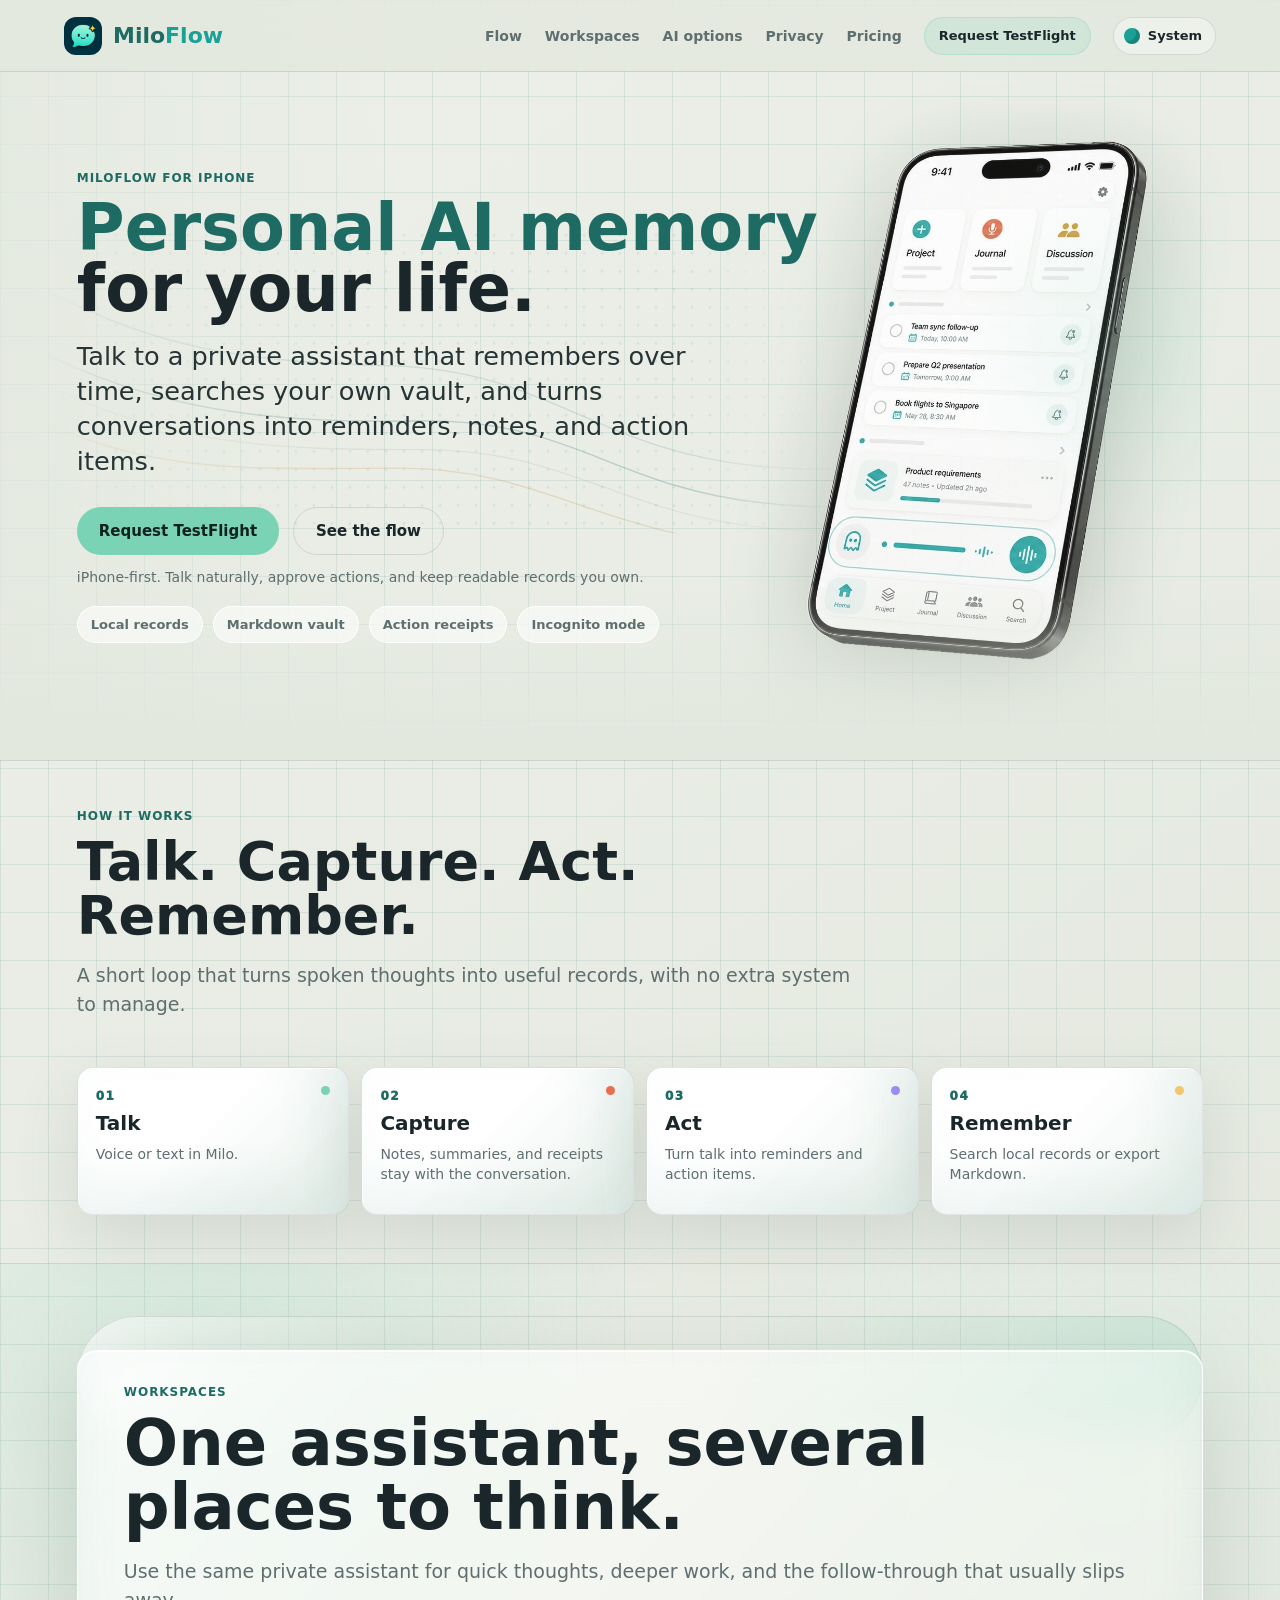
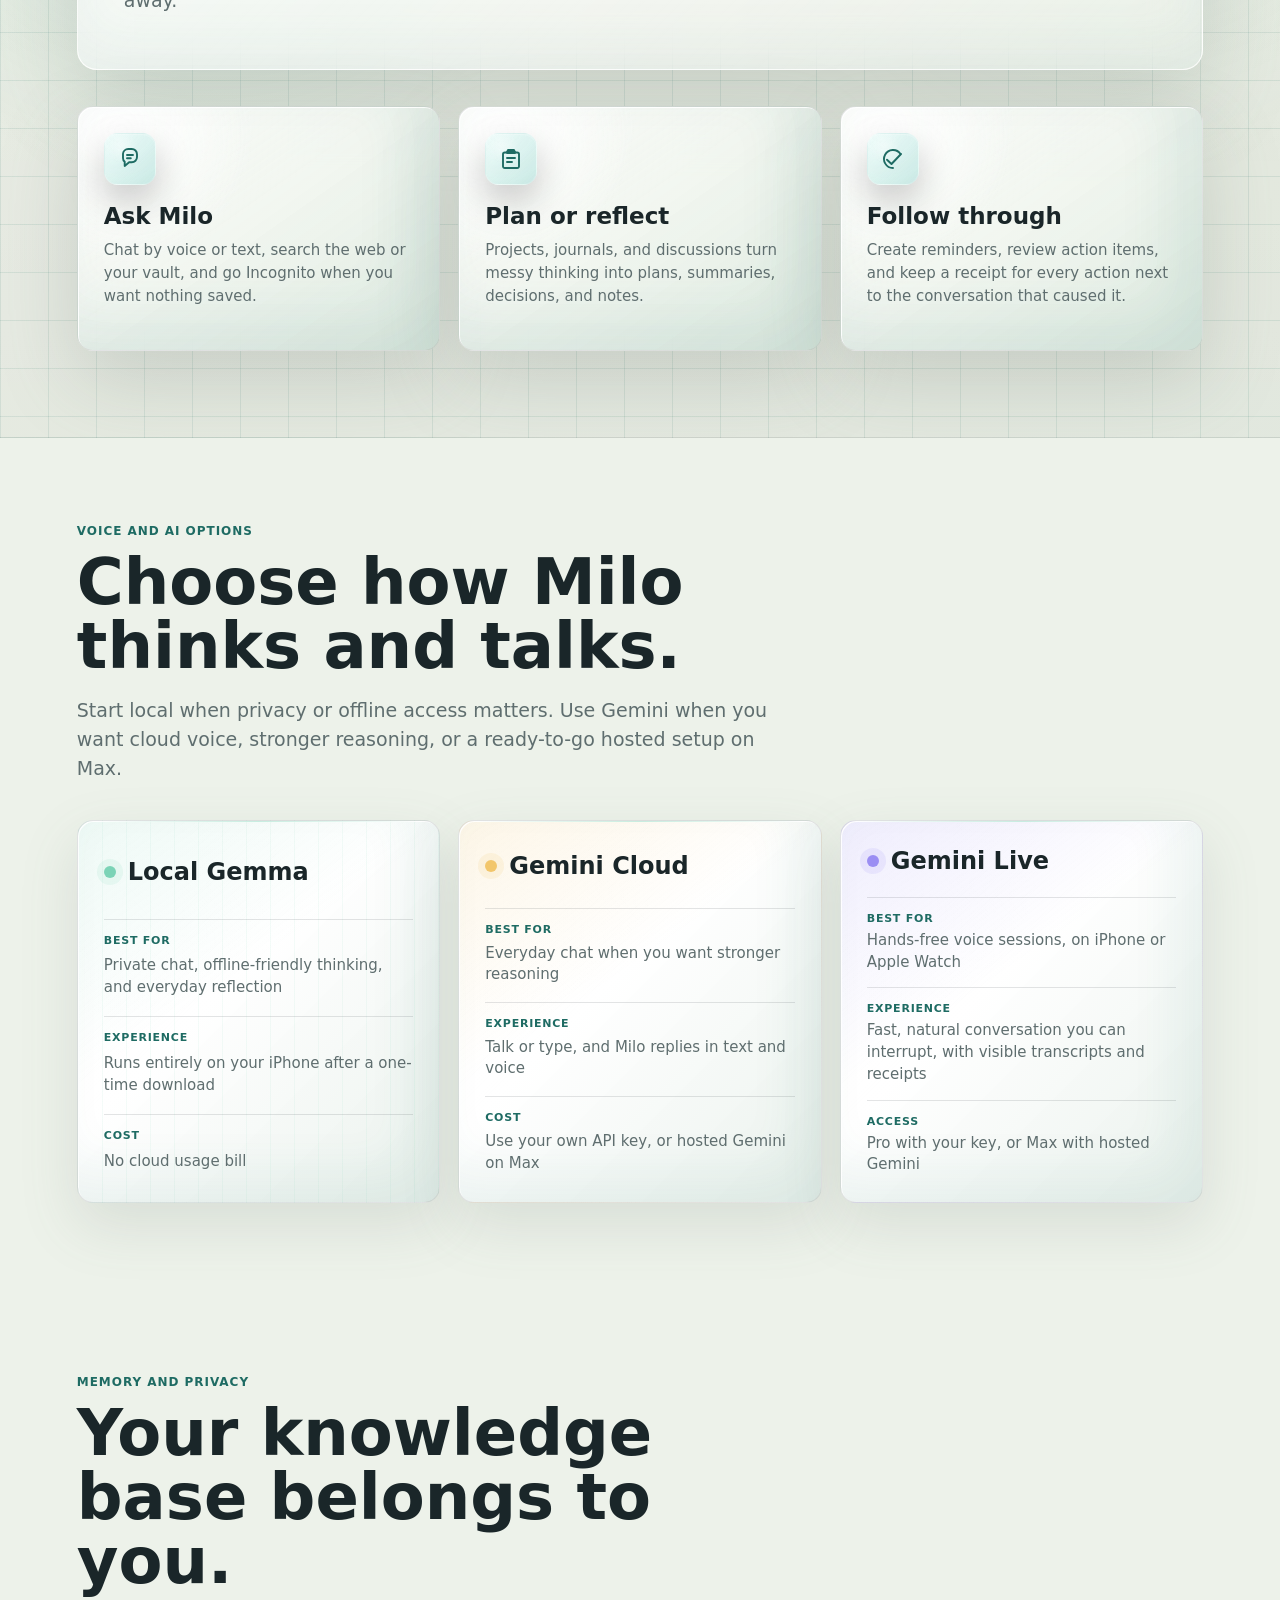
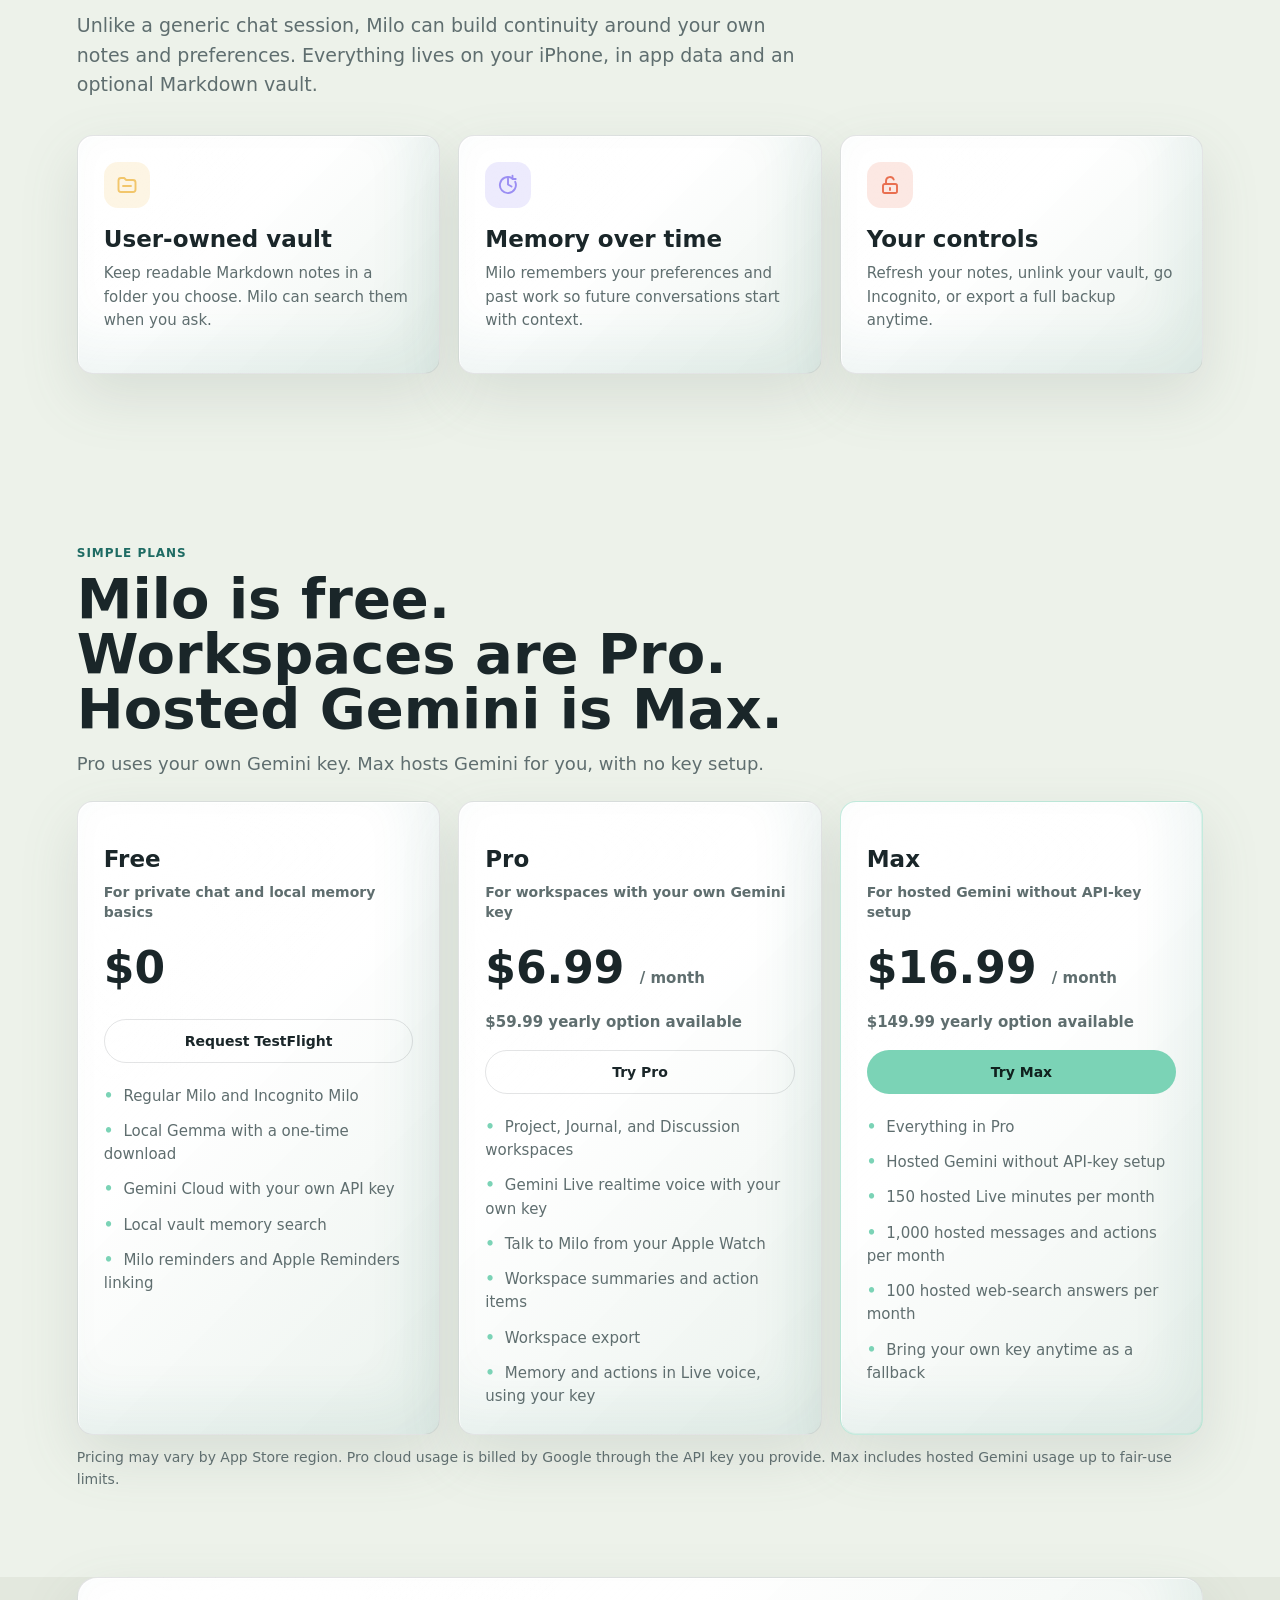
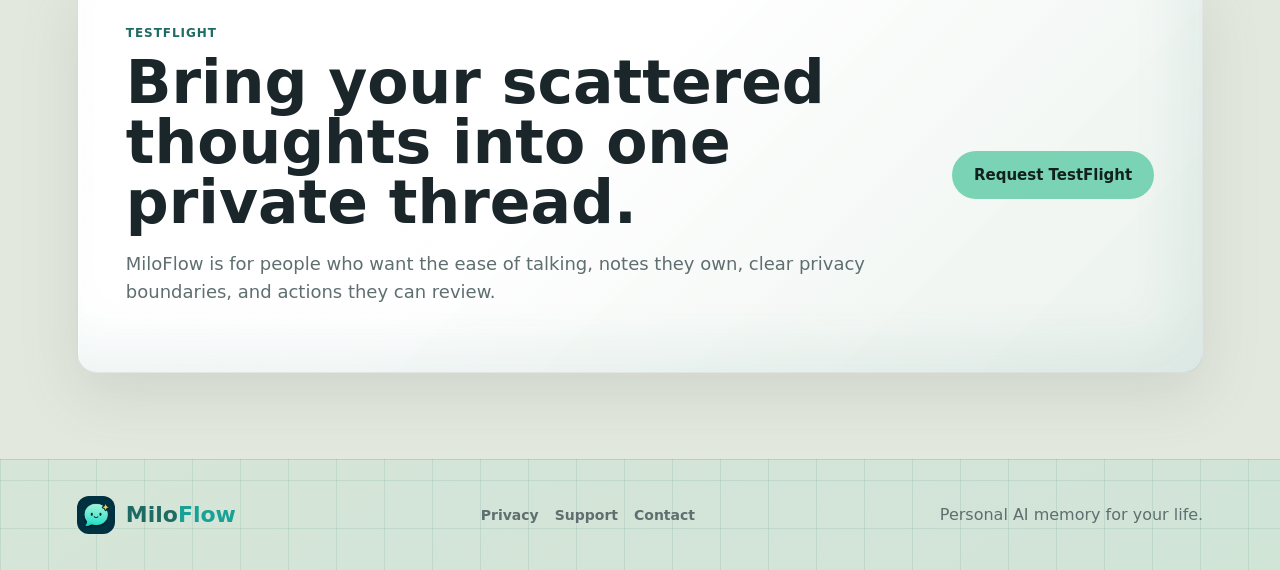
==== commit 2cae7368: "Improve site UI, copy, and page weight - Keep TestFlight CTA and signal chips on mobile, icon-only t" ====
--- a/index.html
+++ b/index.html
@@ -6,7 +6,7 @@
     <title>MiloFlow - Personal AI Memory for iPhone</title>
     <meta
       name="description"
-      content="MiloFlow is a personal AI memory workspace for iPhone. Talk to a private agent that remembers over time, searches your own vault, and turns conversations into reminders, notes, and action items."
+      content="MiloFlow is a personal AI memory workspace for iPhone. Talk to a private assistant that remembers over time, searches your own vault, and turns conversations into reminders, notes, and action items."
     />
     <meta name="theme-color" content="#e3e8de" media="(prefers-color-scheme: light)" />
     <meta name="theme-color" content="#1c1f21" media="(prefers-color-scheme: dark)" />
@@ -19,7 +19,6 @@
     <meta property="og:image:height" content="630" />
     <meta name="twitter:card" content="summary_large_image" />
     <link rel="canonical" href="https://miloflow.ai/" />
-    <link rel="icon" type="image/svg+xml" href="assets/brand/miloflow-app-icon.svg" />
     <link rel="icon" sizes="32x32" href="assets/brand/favicon-32.png" />
     <link rel="apple-touch-icon" href="assets/brand/apple-touch-icon.png" />
     <script>
@@ -37,12 +36,12 @@
         }
       })();
     </script>
-    <link rel="stylesheet" href="styles.css?v=20260605r" />
+    <link rel="stylesheet" href="styles.css?v=20260609a" />
   </head>
   <body>
     <header class="site-header" aria-label="Primary navigation">
       <a class="brand" href="#top" aria-label="MiloFlow home">
-        <img src="assets/brand/miloflow-app-icon.svg" alt="" />
+        <img src="assets/brand/miloflow-app-icon-128.png" alt="" width="38" height="38" />
         <span><span class="brand-milo">Milo</span><span class="brand-flow">Flow</span></span>
       </a>
       <div class="header-actions">
@@ -53,7 +52,7 @@
           <a href="#privacy">Privacy</a>
           <a href="#pricing">Pricing</a>
         </nav>
-        <a class="header-cta" href="mailto:admin@miloflow.ai?subject=MiloFlow%20TestFlight">Request TestFlight</a>
+        <a class="header-cta" href="mailto:admin@miloflow.ai?subject=MiloFlow%20TestFlight"><span class="header-cta-full">Request TestFlight</span><span class="header-cta-short">TestFlight</span></a>
         <button class="theme-toggle" type="button" aria-label="Theme mode: System" aria-pressed="mixed">
           <span class="theme-icon" aria-hidden="true"></span>
           <span class="theme-label">System</span>
@@ -78,7 +77,7 @@
             <span class="hero-title-sub">for your life.</span>
           </h1>
           <p class="hero-subtitle">
-            Talk to a private agent that remembers over time, searches your own vault, and turns conversations into reminders, notes, and action items.
+            Talk to a private assistant that remembers over time, searches your own vault, and turns conversations into reminders, notes, and action items.
           </p>
           <div class="hero-actions">
             <a class="primary-action" href="mailto:admin@miloflow.ai?subject=MiloFlow%20TestFlight">Request TestFlight</a>
@@ -106,6 +105,8 @@
               data-light-src="assets/hero/miloflow-dynamic-bar-hero-light.webp?v=20260605r"
               data-dark-src="assets/hero/miloflow-dynamic-bar-hero-dark.webp?v=20260605r"
               alt=""
+              width="693"
+              height="1023"
               decoding="async"
               fetchpriority="high"
             />
@@ -119,7 +120,7 @@
             <p class="eyebrow">How it works</p>
             <h2 id="workflow-title">Talk. Capture. Act. Remember.</h2>
             <p>
-              A short loop for moving from spoken thought to useful record without managing another system.
+              A short loop that turns spoken thoughts into useful records, with no extra system to manage.
             </p>
           </div>
           <ol class="workflow-steps" aria-label="MiloFlow workflow">
@@ -131,12 +132,12 @@
             <li>
               <span>02</span>
               <strong>Capture</strong>
-              <p>Notes, summaries, and receipts stay attached.</p>
+              <p>Notes, summaries, and receipts stay with the conversation.</p>
             </li>
             <li>
               <span>03</span>
               <strong>Act</strong>
-              <p>Review reminders and action items.</p>
+              <p>Turn talk into reminders and action items.</p>
             </li>
             <li>
               <span>04</span>
@@ -164,7 +165,7 @@
               </svg>
             </span>
             <h3>Ask Milo</h3>
-            <p>Use chat, voice, web requests, vault search, or Incognito when you want a private thought partner.</p>
+            <p>Chat by voice or text, search the web or your vault, and go Incognito when you want nothing saved.</p>
           </article>
           <article>
             <span class="feature-icon capture" aria-hidden="true">
@@ -185,7 +186,7 @@
               </svg>
             </span>
             <h3>Follow through</h3>
-            <p>Create reminders, review action items, and keep every tool receipt next to the conversation that caused it.</p>
+            <p>Create reminders, review action items, and keep a receipt for every action next to the conversation that caused it.</p>
           </article>
         </div>
       </section>
@@ -195,7 +196,7 @@
           <p class="eyebrow">Voice and AI options</p>
           <h2 id="providers-title">Choose how Milo thinks and talks.</h2>
           <p>
-            Start local when privacy or offline access matters. Use Gemini when you want cloud voice, stronger reasoning, or hosted setup through Max.
+            Start local when privacy or offline access matters. Use Gemini when you want cloud voice, stronger reasoning, or a ready-to-go hosted setup on Max.
           </p>
         </div>
         <div class="provider-cards" aria-label="MiloFlow provider comparison">
@@ -211,7 +212,7 @@
               </div>
               <div>
                 <dt>Experience</dt>
-                <dd>Runs on device when local assets are ready</dd>
+                <dd>Runs entirely on your iPhone after a one-time download</dd>
               </div>
               <div>
                 <dt>Cost</dt>
@@ -227,11 +228,11 @@
             <dl>
               <div>
                 <dt>Best for</dt>
-                <dd>Everyday cloud chat with typed or spoken turns</dd>
+                <dd>Everyday chat when you want stronger reasoning</dd>
               </div>
               <div>
                 <dt>Experience</dt>
-                <dd>Apple transcript in, Gemini text out, local voice back</dd>
+                <dd>Talk or type, and Milo replies in text and voice</dd>
               </div>
               <div>
                 <dt>Cost</dt>
@@ -247,11 +248,11 @@
             <dl>
               <div>
                 <dt>Best for</dt>
-                <dd>Fast voice, interruptions, watch remote, and richer tools</dd>
+                <dd>Hands-free voice sessions, on iPhone or Apple Watch</dd>
               </div>
               <div>
                 <dt>Experience</dt>
-                <dd>Provider realtime audio with visible transcripts and receipts</dd>
+                <dd>Fast, natural conversation you can interrupt, with visible transcripts and receipts</dd>
               </div>
               <div>
                 <dt>Access</dt>
@@ -267,7 +268,7 @@
           <p class="eyebrow">Memory and privacy</p>
           <h2 id="privacy-title">Your knowledge base belongs to you.</h2>
           <p>
-            Unlike a generic chat session, Milo can build continuity around your own notes and preferences. The source of truth is your local app data and optional Markdown vault.
+            Unlike a generic chat session, Milo can build continuity around your own notes and preferences. Everything lives on your iPhone, in app data and an optional Markdown vault.
           </p>
         </div>
         <div class="feature-grid three">
@@ -290,7 +291,7 @@
               </svg>
             </span>
             <h3>Memory over time</h3>
-            <p>Milo can remember stable preferences and past work so future conversations start with context.</p>
+            <p>Milo remembers your preferences and past work so future conversations start with context.</p>
           </article>
           <article>
             <span class="feature-icon control" aria-hidden="true">
@@ -301,7 +302,7 @@
               </svg>
             </span>
             <h3>Your controls</h3>
-            <p>Refresh notes, delete the index, forget the folder, use Incognito, or export a SQLite backup.</p>
+            <p>Refresh your notes, unlink your vault, go Incognito, or export a full backup anytime.</p>
           </article>
         </div>
       </section>
@@ -311,7 +312,7 @@
           <p class="eyebrow">Simple plans</p>
           <h2 id="pricing-title">Milo is free. Workspaces are Pro. Hosted Gemini is Max.</h2>
           <p>
-            Choose bring-your-own-key Pro, or Max when you want MiloFlow to host Gemini usage for you.
+            Pro uses your own Gemini key. Max hosts Gemini for you, with no key setup.
           </p>
         </div>
         <div class="price-grid">
@@ -322,7 +323,7 @@
             <a class="plan-action" href="mailto:admin@miloflow.ai?subject=MiloFlow%20TestFlight">Request TestFlight</a>
             <ul>
               <li>Regular Milo and Incognito Milo</li>
-              <li>Local Gemma when assets are installed</li>
+              <li>Local Gemma with a one-time download</li>
               <li>Gemini Cloud with your own API key</li>
               <li>Local vault memory search</li>
               <li>Milo reminders and Apple Reminders linking</li>
@@ -335,12 +336,12 @@
             <p class="price-option">$59.99 yearly option available</p>
             <a class="plan-action" href="mailto:admin@miloflow.ai?subject=MiloFlow%20Pro%20TestFlight">Try Pro</a>
             <ul>
-              <li>Project, Journal, and Discussion</li>
+              <li>Project, Journal, and Discussion workspaces</li>
               <li>Gemini Live realtime voice with your own key</li>
               <li>Talk to Milo from your Apple Watch</li>
               <li>Workspace summaries and action items</li>
               <li>Workspace export</li>
-              <li>Advanced live memory and tools using your key</li>
+              <li>Memory and actions in Live voice, using your key</li>
             </ul>
           </article>
           <article class="highlight">
@@ -353,7 +354,7 @@
               <li>Everything in Pro</li>
               <li>Hosted Gemini without API-key setup</li>
               <li>150 hosted Live minutes per month</li>
-              <li>1,000 hosted text and tool actions per month</li>
+              <li>1,000 hosted messages and actions per month</li>
               <li>100 hosted web-search answers per month</li>
               <li>Bring your own key anytime as a fallback</li>
             </ul>
@@ -368,7 +369,7 @@
             <p class="eyebrow">TestFlight</p>
             <h2 id="final-cta-title">Bring your scattered thoughts into one private thread.</h2>
             <p>
-              MiloFlow is for people who want the ease of talking and the control of owned notes, clear privacy boundaries, and reviewable actions.
+              MiloFlow is for people who want the ease of talking, notes they own, clear privacy boundaries, and actions they can review.
             </p>
           </div>
           <a class="primary-action" href="mailto:admin@miloflow.ai?subject=MiloFlow%20TestFlight">Request TestFlight</a>
@@ -378,7 +379,7 @@
 
     <footer>
       <a class="footer-brand" href="#top" aria-label="MiloFlow home">
-        <img src="assets/brand/miloflow-app-icon.svg" alt="" />
+        <img src="assets/brand/miloflow-app-icon-128.png" alt="" width="38" height="38" />
         <span><span class="brand-milo">Milo</span><span class="brand-flow">Flow</span></span>
       </a>
       <div class="footer-links">
@@ -386,7 +387,7 @@
         <a href="support.html">Support</a>
         <a href="mailto:admin@miloflow.ai">Contact</a>
       </div>
-      <p>Personal AI memory and work in motion.</p>
+      <p>Personal AI memory for your life.</p>
     </footer>
     <script>
       (function () {
--- a/styles.css
+++ b/styles.css
@@ -286,8 +286,10 @@
   box-sizing: border-box;
 }
 
-html {
-  scroll-behavior: smooth;
+@media (prefers-reduced-motion: no-preference) {
+  html {
+    scroll-behavior: smooth;
+  }
 }
 
 section[id] {
@@ -385,6 +387,20 @@
 
 .header-cta:hover {
   background: rgba(123, 211, 182, 0.28);
+}
+
+.header-cta-short {
+  display: none;
+}
+
+nav a,
+.header-cta,
+.theme-toggle,
+.primary-action,
+.secondary-action,
+.plan-action,
+.footer-links a {
+  transition: background-color 0.18s ease, border-color 0.18s ease, color 0.18s ease;
 }
 
 .theme-toggle {
@@ -1028,7 +1044,7 @@
   align-content: start;
   background: var(--card-bg);
   border: 1px solid var(--line);
-  border-radius: 8px;
+  border-radius: 16px;
   box-shadow: var(--card-shadow);
   display: grid;
   gap: 8px;
@@ -1071,7 +1087,7 @@
 }
 
 .workflow-steps span {
-  color: var(--flow);
+  color: var(--eyebrow);
   font-size: 12px;
   font-weight: 950;
   letter-spacing: 0.12em;
@@ -1121,7 +1137,7 @@
   backdrop-filter: blur(24px) saturate(1.25);
   background: var(--liquid-heading-bg);
   border: 1px solid var(--liquid-heading-border);
-  border-radius: 8px;
+  border-radius: 20px;
   box-shadow: var(--liquid-heading-shadow);
   max-width: none;
   padding: 34px clamp(24px, 5vw, 46px);
@@ -1138,7 +1154,7 @@
   backdrop-filter: blur(28px) saturate(1.35);
   background: var(--liquid-card-bg);
   border-color: var(--liquid-card-border);
-  border-radius: 8px;
+  border-radius: 16px;
   box-shadow: var(--liquid-card-shadow);
   min-height: 0;
   padding: 26px;
@@ -1150,7 +1166,7 @@
     radial-gradient(circle at 32% 25%, rgba(255, 255, 255, 0.42), transparent 32%),
     linear-gradient(135deg, rgba(203, 247, 239, 0.32), rgba(26, 161, 150, 0.22));
   border: 1px solid rgba(255, 255, 255, 0.16);
-  border-radius: 8px;
+  border-radius: 14px;
   box-shadow:
     inset 0 1px 0 rgba(255, 255, 255, 0.22),
     0 16px 36px rgba(0, 0, 0, 0.22);
@@ -1208,7 +1224,7 @@
 article {
   background: var(--card-bg);
   border: 1px solid var(--line);
-  border-radius: 8px;
+  border-radius: 16px;
   box-shadow: var(--card-shadow);
   padding: 26px;
 }
@@ -1228,7 +1244,7 @@
 .feature-icon {
   align-items: center;
   background: rgba(123, 211, 182, 0.16);
-  border-radius: 8px;
+  border-radius: 14px;
   color: var(--mint);
   display: inline-flex;
   font-weight: 900;
@@ -1306,7 +1322,7 @@
 .provider-card {
   background: var(--provider-bg);
   border: 1px solid var(--line);
-  border-radius: 8px;
+  border-radius: 16px;
   box-shadow: var(--card-shadow);
   display: grid;
   gap: 22px;
@@ -1365,7 +1381,7 @@
 }
 
 .provider-card dt {
-  color: var(--flow);
+  color: var(--eyebrow);
   font-size: 11px;
   font-weight: 850;
   letter-spacing: 0.07em;
@@ -1439,7 +1455,7 @@
   margin: 0 0 22px;
   min-height: 44px;
   padding: 0 18px;
-  width: fit-content;
+  width: 100%;
 }
 
 .plan-action.primary {
@@ -1461,7 +1477,7 @@
   align-items: center;
   background: var(--card-bg);
   border: 1px solid var(--line);
-  border-radius: 8px;
+  border-radius: 20px;
   box-shadow: var(--card-shadow);
   display: flex;
   gap: 34px;
@@ -1511,7 +1527,7 @@
 }
 
 .legal-grid a {
-  color: var(--flow);
+  color: var(--eyebrow);
   font-weight: 800;
 }
 
@@ -1715,9 +1731,28 @@
 }
 
 @media (max-width: 860px) {
-  nav,
-  .header-cta {
+  nav {
     display: none;
+  }
+
+  .header-actions {
+    gap: 12px;
+  }
+
+  .header-cta-full {
+    display: none;
+  }
+
+  .header-cta-short {
+    display: inline;
+  }
+
+  .theme-label {
+    display: none;
+  }
+
+  .theme-toggle {
+    padding: 0 10px;
   }
 
   .hero {
@@ -1791,12 +1826,10 @@
   }
 
   .liquid-milo .section-heading {
-    border-radius: 8px;
     padding: 28px 24px;
   }
 
   .provider-card {
-    border-radius: 8px;
     padding: 22px;
   }
 
@@ -1854,6 +1887,11 @@
 
 @media (max-width: 700px) {
   .signal-strip {
-    display: none;
-  }
-}
+    gap: 8px;
+  }
+
+  .signal-strip span {
+    font-size: 12px;
+    padding: 8px 11px;
+  }
+}
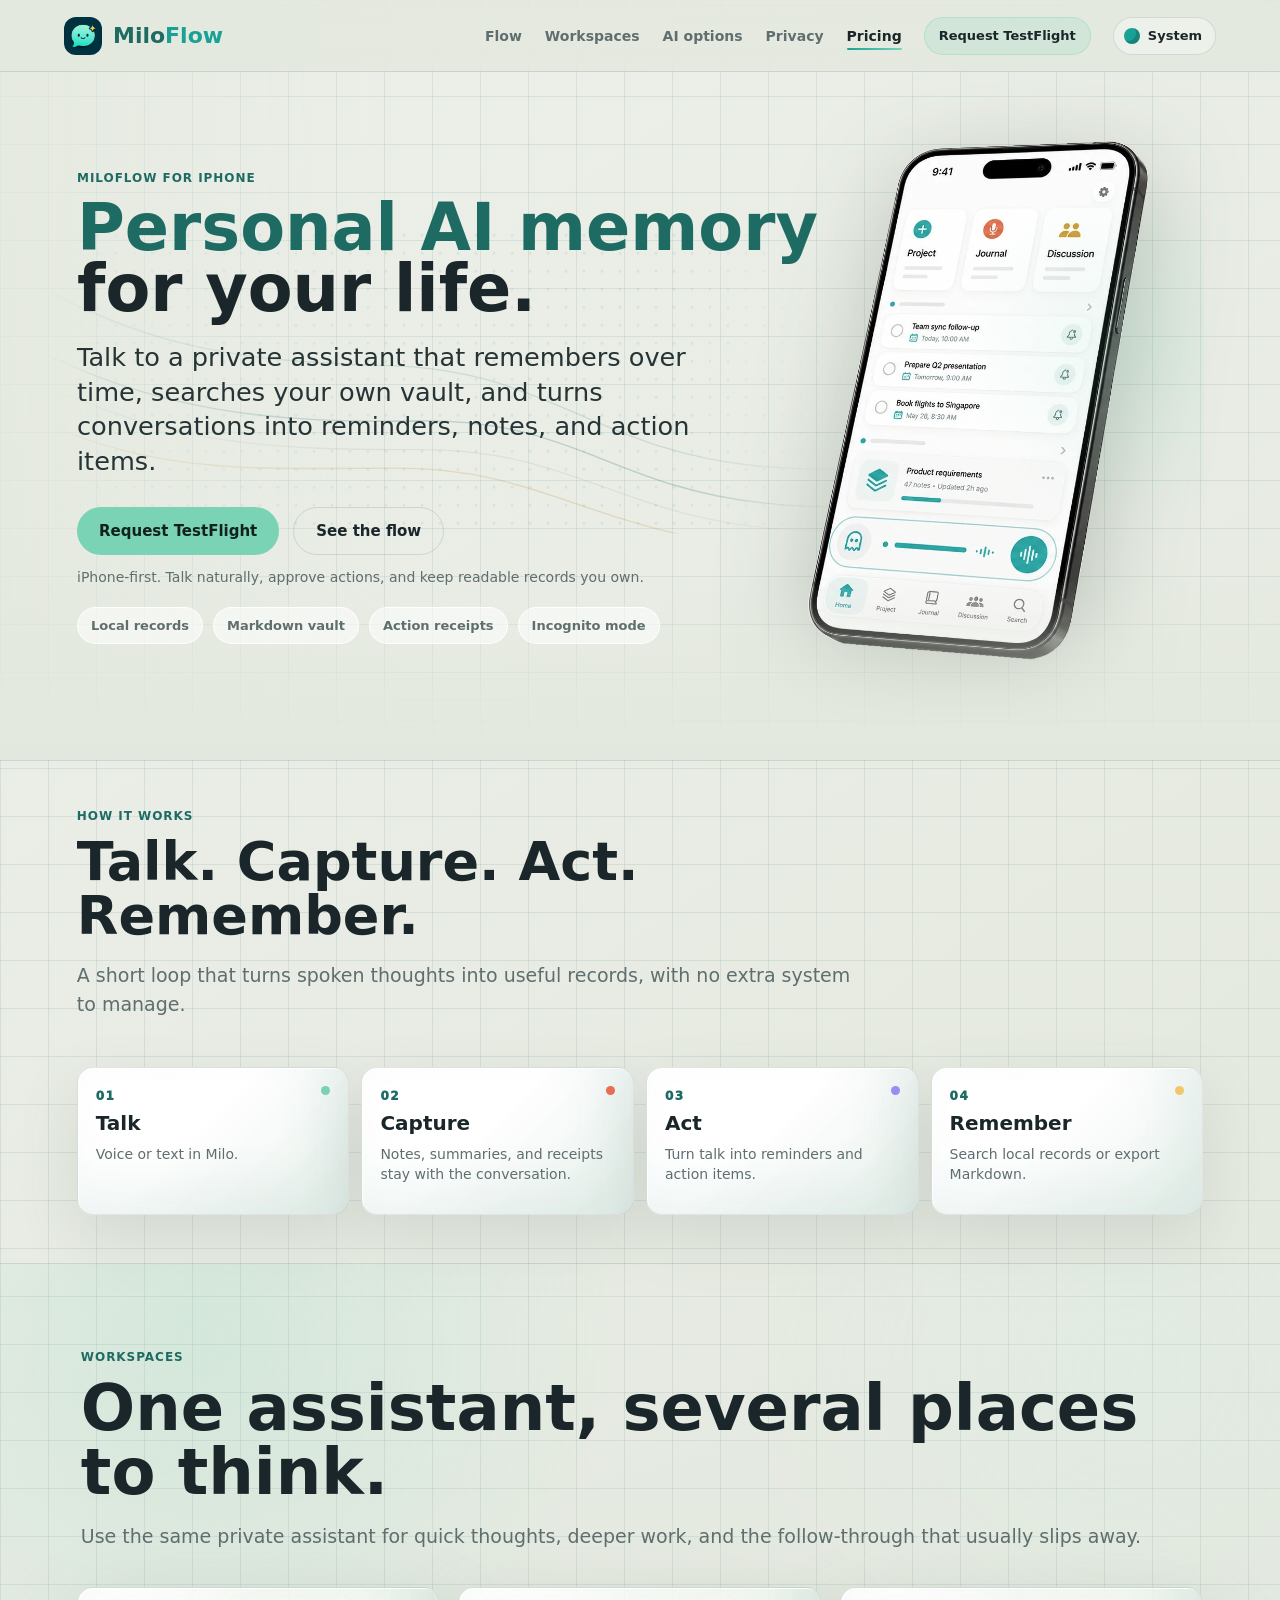
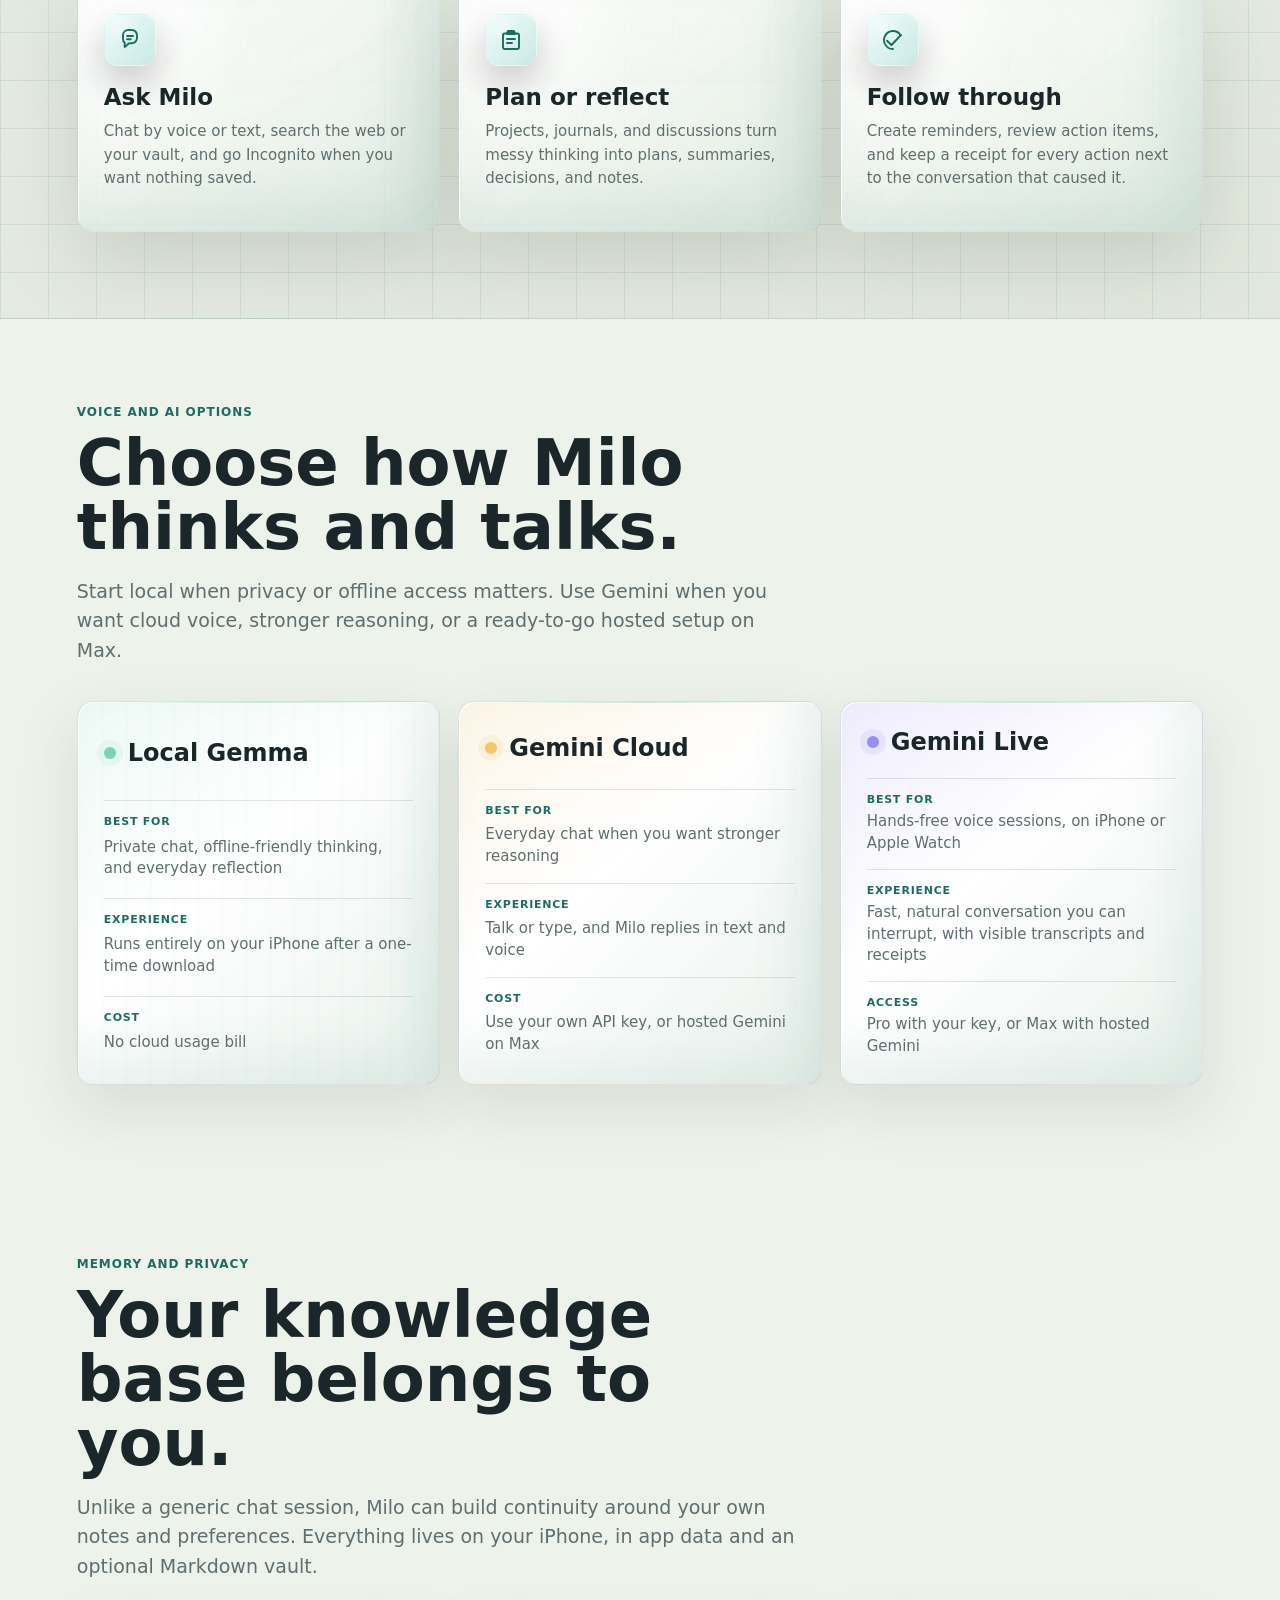
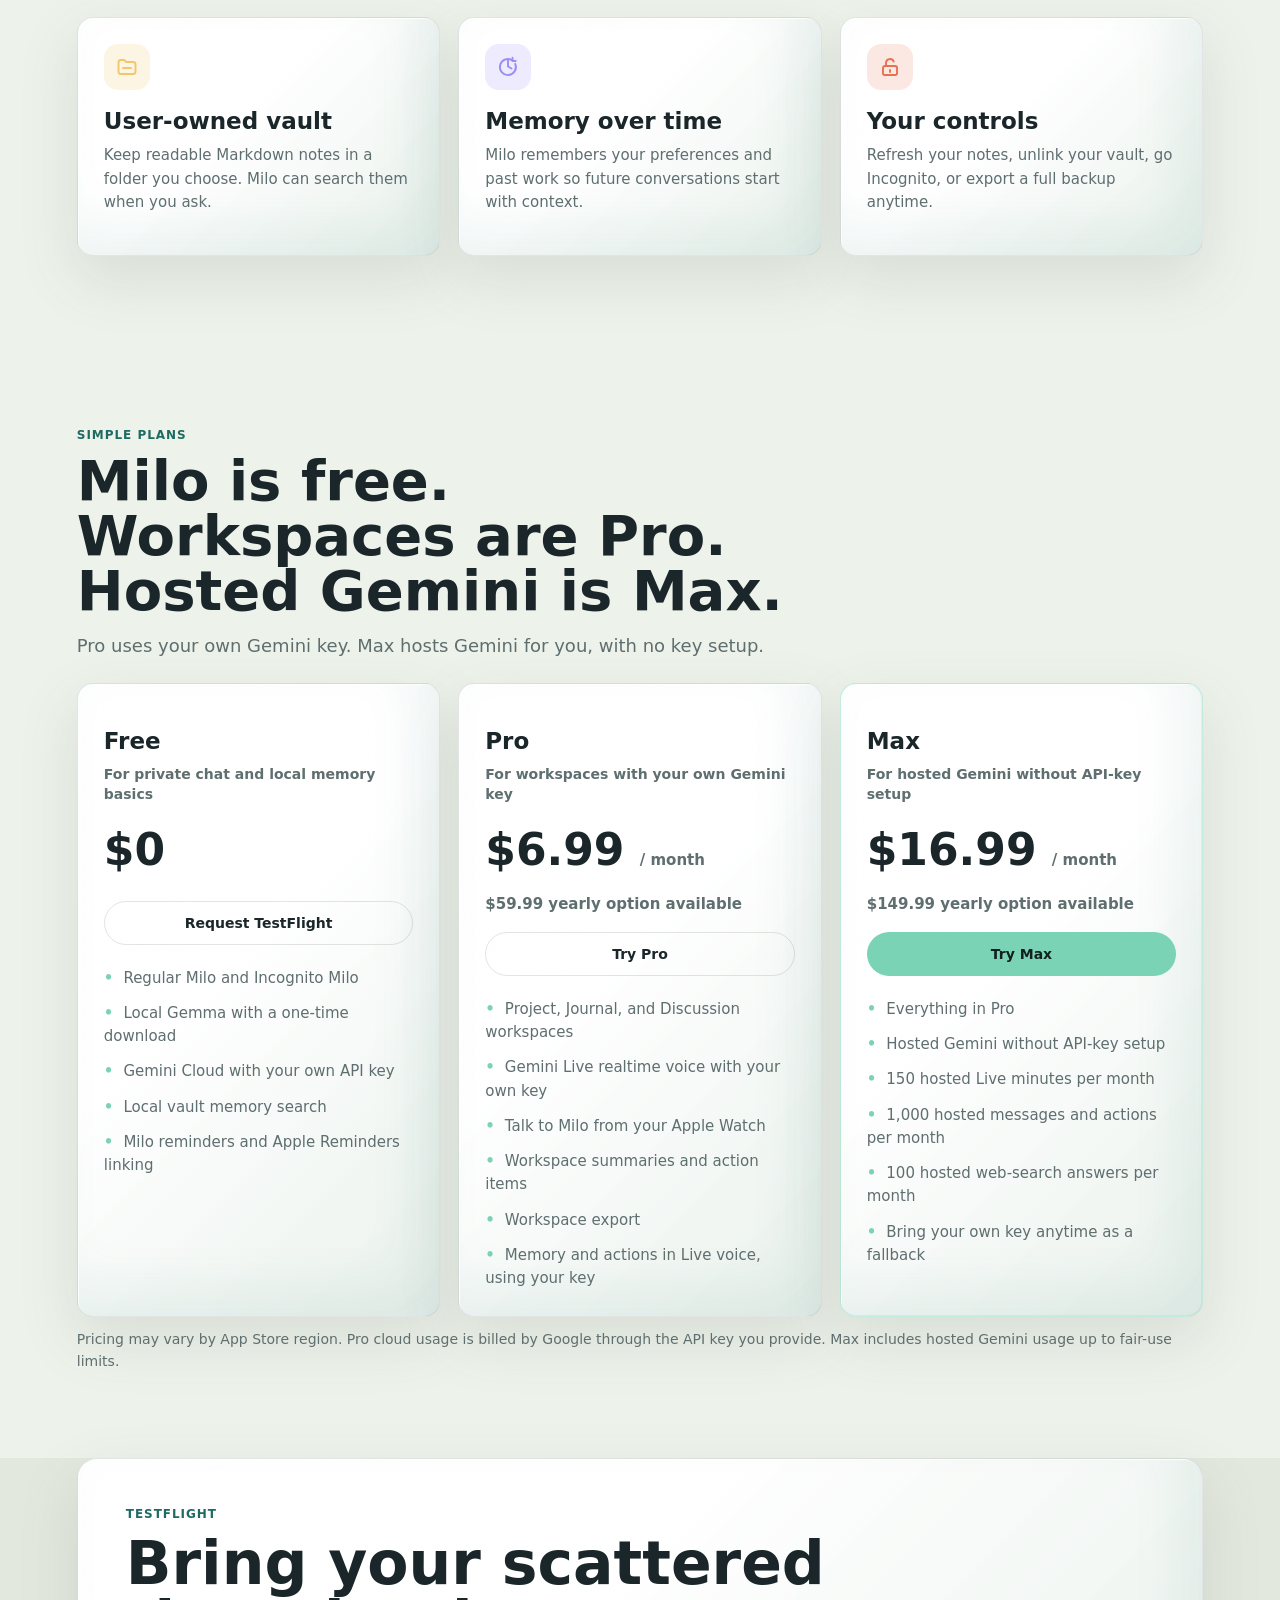
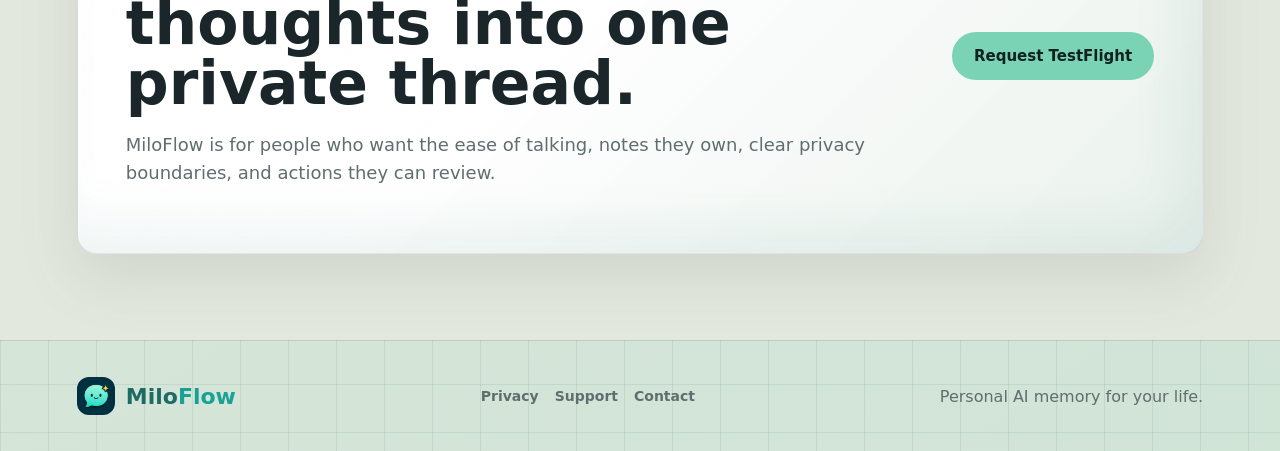
==== commit 6f92bf2e: "Add scroll-reveal, header shadow, scroll-spy, and mobile menu Borrow four interaction mechanics (sty" ====
--- a/index.html
+++ b/index.html
@@ -45,7 +45,7 @@
         <span><span class="brand-milo">Milo</span><span class="brand-flow">Flow</span></span>
       </a>
       <div class="header-actions">
-        <nav>
+        <nav id="primary-nav">
           <a href="#workflow">Flow</a>
           <a href="#use-cases">Workspaces</a>
           <a href="#models">AI options</a>
@@ -56,6 +56,9 @@
         <button class="theme-toggle" type="button" aria-label="Theme mode: System" aria-pressed="mixed">
           <span class="theme-icon" aria-hidden="true"></span>
           <span class="theme-label">System</span>
+        </button>
+        <button class="nav-toggle" type="button" id="navToggle" aria-label="Open menu" aria-expanded="false" aria-controls="primary-nav">
+          <span></span><span></span><span></span>
         </button>
       </div>
     </header>
@@ -491,5 +494,80 @@
         updateButton();
       })();
     </script>
+    <script>
+      // Header shadow on scroll, scroll-reveal, mobile menu, and scroll-spy.
+      (function () {
+        var header = document.querySelector(".site-header");
+        var nav = document.getElementById("primary-nav");
+        var toggle = document.getElementById("navToggle");
+        var reduceMotion = window.matchMedia
+          ? window.matchMedia("(prefers-reduced-motion: reduce)").matches
+          : false;
+
+        // 1. Header shadow once scrolled past the top.
+        if (header) {
+          var onScroll = function () {
+            if (window.scrollY > 8) header.classList.add("scrolled");
+            else header.classList.remove("scrolled");
+          };
+          window.addEventListener("scroll", onScroll, { passive: true });
+          onScroll();
+        }
+
+        // 2. Mobile hamburger menu.
+        if (toggle && nav) {
+          toggle.addEventListener("click", function () {
+            var open = nav.classList.toggle("open");
+            toggle.setAttribute("aria-expanded", open ? "true" : "false");
+            toggle.setAttribute("aria-label", open ? "Close menu" : "Open menu");
+          });
+          nav.addEventListener("click", function (event) {
+            if (event.target.tagName === "A") {
+              nav.classList.remove("open");
+              toggle.setAttribute("aria-expanded", "false");
+              toggle.setAttribute("aria-label", "Open menu");
+            }
+          });
+        }
+
+        // 3. Scroll-reveal on section bands.
+        var revealTargets = document.querySelectorAll(".band, .hero-copy, .hero-scene");
+        if (!reduceMotion && "IntersectionObserver" in window) {
+          revealTargets.forEach(function (el) { el.classList.add("reveal"); });
+          var revealObserver = new IntersectionObserver(function (entries) {
+            entries.forEach(function (entry) {
+              if (entry.isIntersecting) {
+                entry.target.classList.add("in");
+                revealObserver.unobserve(entry.target);
+              }
+            });
+          }, { threshold: 0.12, rootMargin: "0px 0px -40px 0px" });
+          revealTargets.forEach(function (el) { revealObserver.observe(el); });
+        }
+
+        // 4. Scroll-spy: highlight the nav link for the section in view.
+        var navAnchors = {};
+        if (nav) {
+          nav.querySelectorAll("a[href^='#']").forEach(function (a) {
+            navAnchors[a.getAttribute("href").slice(1)] = a;
+          });
+        }
+        var spyTargets = Object.keys(navAnchors)
+          .map(function (id) { return document.getElementById(id); })
+          .filter(Boolean);
+        if (spyTargets.length && "IntersectionObserver" in window) {
+          var spy = new IntersectionObserver(function (entries) {
+            entries.forEach(function (entry) {
+              if (entry.isIntersecting) {
+                Object.keys(navAnchors).forEach(function (k) { navAnchors[k].classList.remove("active"); });
+                var a = navAnchors[entry.target.id];
+                if (a) a.classList.add("active");
+              }
+            });
+          }, { rootMargin: "-45% 0px -50% 0px" });
+          spyTargets.forEach(function (s) { spy.observe(s); });
+        }
+      })();
+    </script>
   </body>
 </html>
--- a/styles.css
+++ b/styles.css
@@ -50,11 +50,10 @@
   --liquid-haze: linear-gradient(120deg, rgba(255, 255, 255, 0.64), transparent 28%),
     linear-gradient(300deg, rgba(123, 211, 182, 0.22), transparent 44%);
   --liquid-haze-border: rgba(26, 38, 41, 0.10);
-  --liquid-heading-bg: linear-gradient(135deg, rgba(255, 255, 255, 0.78), rgba(255, 255, 255, 0.34));
-  --liquid-heading-border: rgba(255, 255, 255, 0.72);
-  --liquid-heading-shadow: inset 0 1px 0 rgba(255, 255, 255, 0.88),
-    inset 0 -26px 54px rgba(30, 107, 99, 0.055),
-    0 30px 90px rgba(92, 108, 100, 0.22);
+  --liquid-heading-bg: linear-gradient(135deg, rgba(255, 255, 255, 0.46), rgba(255, 255, 255, 0.16));
+  --liquid-heading-border: rgba(255, 255, 255, 0.55);
+  --liquid-heading-shadow: inset 0 1px 0 rgba(255, 255, 255, 0.72),
+    0 12px 36px rgba(92, 108, 100, 0.10);
   --liquid-card-bg:
     radial-gradient(circle at 12% 10%, rgba(255, 255, 255, 0.98), transparent 34%),
     linear-gradient(145deg, rgba(255, 255, 255, 0.76) 0%, rgba(255, 255, 255, 0.34) 45%, rgba(206, 225, 214, 0.42) 100%),
@@ -141,10 +140,10 @@
     --liquid-haze: linear-gradient(120deg, rgba(255, 255, 255, 0.12), transparent 28%),
       linear-gradient(300deg, rgba(123, 211, 182, 0.10), transparent 44%);
     --liquid-haze-border: rgba(255, 255, 255, 0.10);
-    --liquid-heading-bg: linear-gradient(135deg, rgba(255, 255, 255, 0.105), rgba(255, 255, 255, 0.035));
-    --liquid-heading-border: rgba(255, 255, 255, 0.13);
-    --liquid-heading-shadow: inset 0 1px 0 rgba(255, 255, 255, 0.18),
-      0 28px 80px rgba(0, 0, 0, 0.22);
+    --liquid-heading-bg: linear-gradient(135deg, rgba(255, 255, 255, 0.055), rgba(255, 255, 255, 0.018));
+    --liquid-heading-border: rgba(255, 255, 255, 0.09);
+    --liquid-heading-shadow: inset 0 1px 0 rgba(255, 255, 255, 0.12),
+      0 12px 34px rgba(0, 0, 0, 0.16);
     --liquid-card-bg: linear-gradient(145deg, rgba(255, 255, 255, 0.115), rgba(255, 255, 255, 0.035)),
       rgba(32, 38, 35, 0.58);
     --liquid-card-border: rgba(255, 255, 255, 0.14);
@@ -403,6 +402,76 @@
   transition: background-color 0.18s ease, border-color 0.18s ease, color 0.18s ease;
 }
 
+/* ---------- Header: shadow once scrolled (borrowed from NDSplat) ---------- */
+.site-header {
+  transition: box-shadow 0.25s ease, border-color 0.25s ease, background-color 0.25s ease;
+}
+.site-header.scrolled {
+  box-shadow: 0 6px 24px rgba(26, 38, 41, 0.10);
+}
+@media (prefers-color-scheme: dark) {
+  :root:not([data-theme]) .site-header.scrolled { box-shadow: 0 6px 24px rgba(0, 0, 0, 0.34); }
+}
+[data-theme="dark"] .site-header.scrolled { box-shadow: 0 6px 24px rgba(0, 0, 0, 0.34); }
+
+/* active section highlight in nav (scroll-spy) */
+nav a.active {
+  color: var(--ink);
+  position: relative;
+}
+nav a.active::after {
+  content: "";
+  position: absolute;
+  left: 0;
+  right: 0;
+  bottom: -6px;
+  height: 2px;
+  border-radius: 2px;
+  background: linear-gradient(90deg, var(--flow), var(--mint));
+}
+
+/* ---------- Mobile hamburger menu ---------- */
+.nav-toggle {
+  display: none;
+  flex-direction: column;
+  gap: 5px;
+  align-items: center;
+  justify-content: center;
+  width: 40px;
+  height: 38px;
+  padding: 0;
+  background: rgba(123, 211, 182, 0.12);
+  border: 1px solid var(--line);
+  border-radius: 11px;
+  cursor: pointer;
+}
+.nav-toggle span {
+  display: block;
+  width: 18px;
+  height: 2px;
+  border-radius: 2px;
+  background: var(--ink);
+  transition: transform 0.22s ease, opacity 0.22s ease;
+}
+.nav-toggle[aria-expanded="true"] span:nth-child(1) { transform: translateY(7px) rotate(45deg); }
+.nav-toggle[aria-expanded="true"] span:nth-child(2) { opacity: 0; }
+.nav-toggle[aria-expanded="true"] span:nth-child(3) { transform: translateY(-7px) rotate(-45deg); }
+
+/* ---------- Scroll-reveal (borrowed from NDSplat) ---------- */
+.reveal {
+  opacity: 0;
+  transform: translateY(22px);
+  transition: opacity 0.7s ease, transform 0.7s ease;
+  will-change: opacity, transform;
+}
+.reveal.in {
+  opacity: 1;
+  transform: none;
+}
+@media (prefers-reduced-motion: reduce) {
+  .reveal { opacity: 1; transform: none; transition: none; }
+}
+
 .theme-toggle {
   align-items: center;
   background: rgba(255, 255, 255, 0.34);
@@ -1119,28 +1188,17 @@
   position: relative;
 }
 
-.liquid-milo::before {
-  background: var(--liquid-haze);
-  border: 1px solid var(--liquid-haze-border);
-  border-radius: 999px;
-  content: "";
-  filter: blur(0.2px);
-  height: 118px;
-  left: clamp(22px, 6vw, 84px);
-  pointer-events: none;
-  position: absolute;
-  right: clamp(22px, 6vw, 84px);
-  top: 52px;
-}
+/* heading is plain text on the band — no nested frame/pill */
+.liquid-milo::before { content: none; }
 
 .liquid-milo .section-heading {
-  backdrop-filter: blur(24px) saturate(1.25);
-  background: var(--liquid-heading-bg);
-  border: 1px solid var(--liquid-heading-border);
-  border-radius: 20px;
-  box-shadow: var(--liquid-heading-shadow);
+  background: none;
+  border: 0;
+  border-radius: 0;
+  box-shadow: none;
+  backdrop-filter: none;
   max-width: none;
-  padding: 34px clamp(24px, 5vw, 46px);
+  padding: 0 4px;
   position: relative;
   z-index: 1;
 }
@@ -1731,7 +1789,40 @@
 }
 
 @media (max-width: 860px) {
+  .nav-toggle {
+    display: flex;
+  }
+
   nav {
+    display: none;
+    position: absolute;
+    top: 72px;
+    left: 0;
+    right: 0;
+    flex-direction: column;
+    gap: 2px;
+    padding: 12px clamp(18px, 5vw, 64px) 16px;
+    background: var(--page);
+    backdrop-filter: blur(20px) saturate(1.4);
+    border-bottom: 1px solid var(--line);
+    box-shadow: 0 12px 30px rgba(26, 38, 41, 0.18);
+  }
+
+  nav.open {
+    display: flex;
+  }
+
+  nav a {
+    padding: 12px 4px;
+    font-size: 16px;
+    border-bottom: 1px solid var(--line);
+  }
+
+  nav a:last-child {
+    border-bottom: 0;
+  }
+
+  nav a.active::after {
     display: none;
   }
 
@@ -1820,13 +1911,8 @@
     grid-template-columns: 1fr;
   }
 
-  .liquid-milo::before {
-    height: 96px;
-    top: 44px;
-  }
-
   .liquid-milo .section-heading {
-    padding: 28px 24px;
+    padding: 0 4px;
   }
 
   .provider-card {
